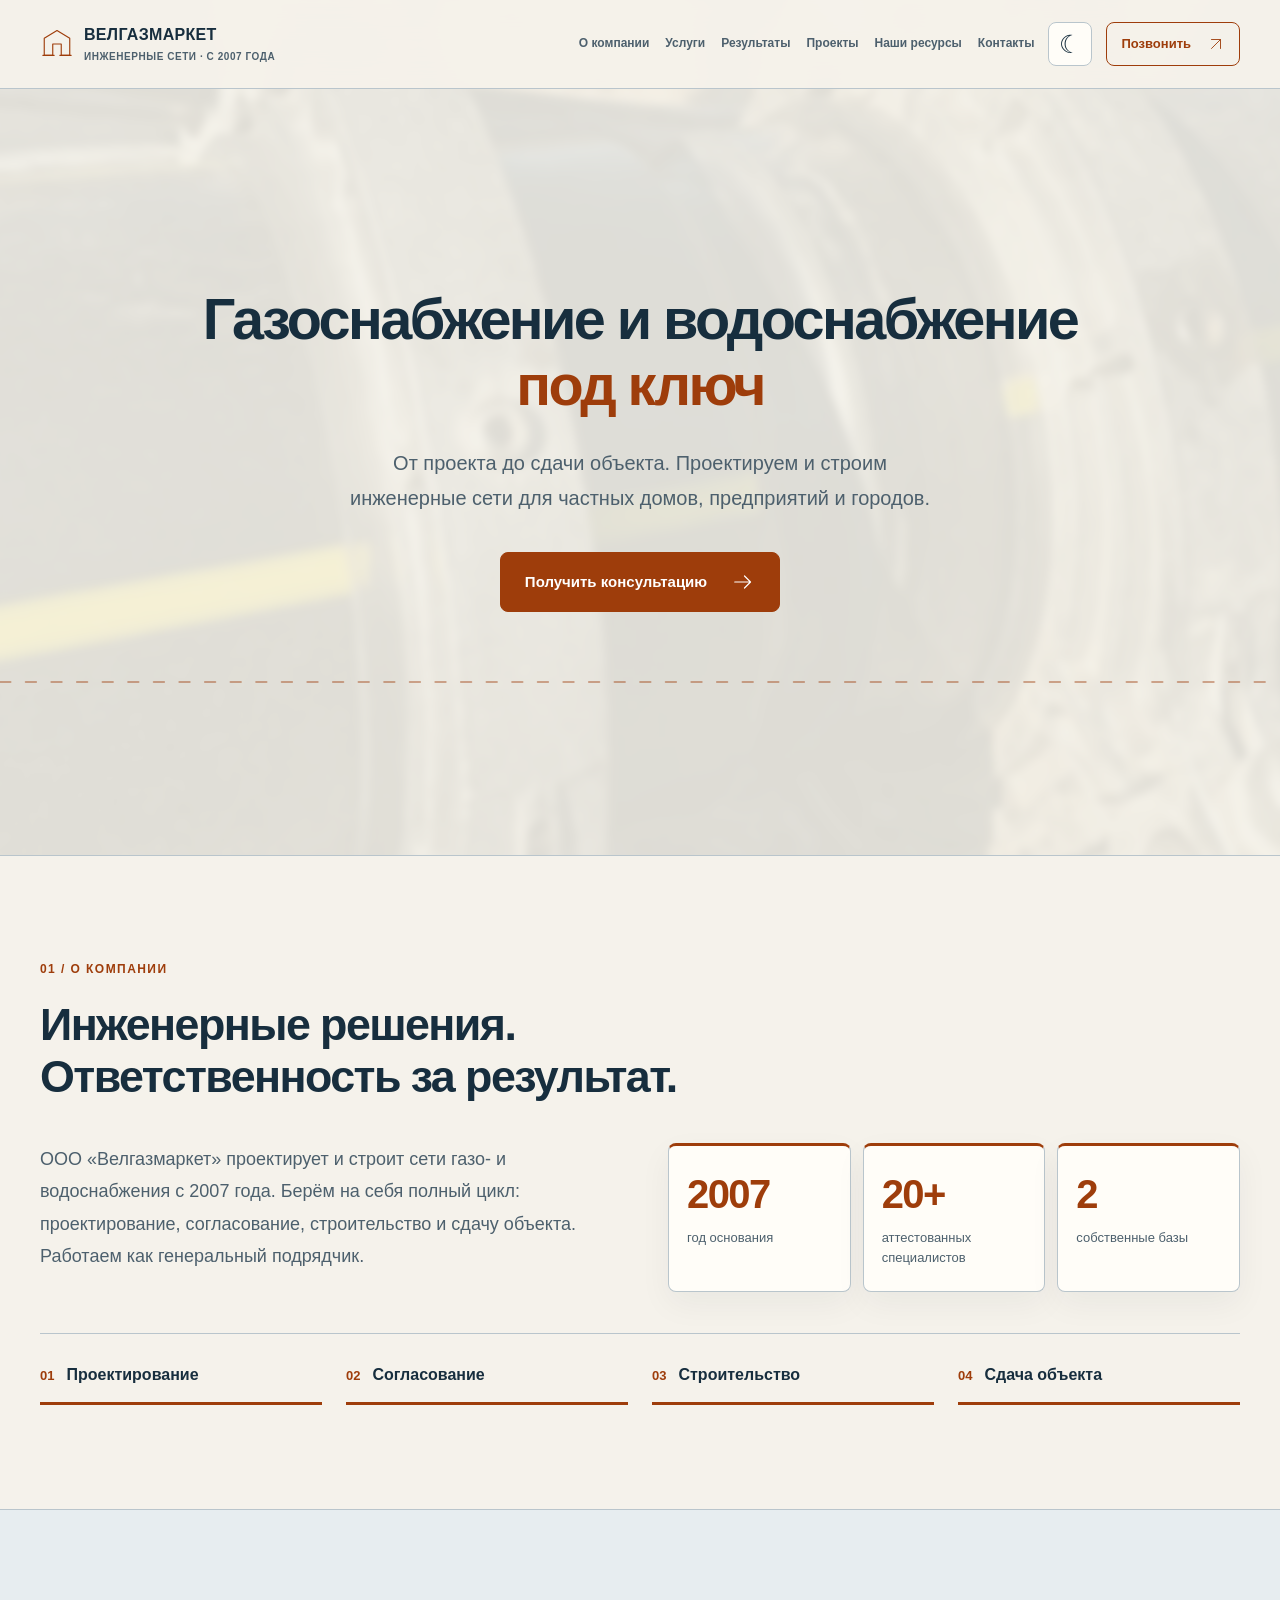
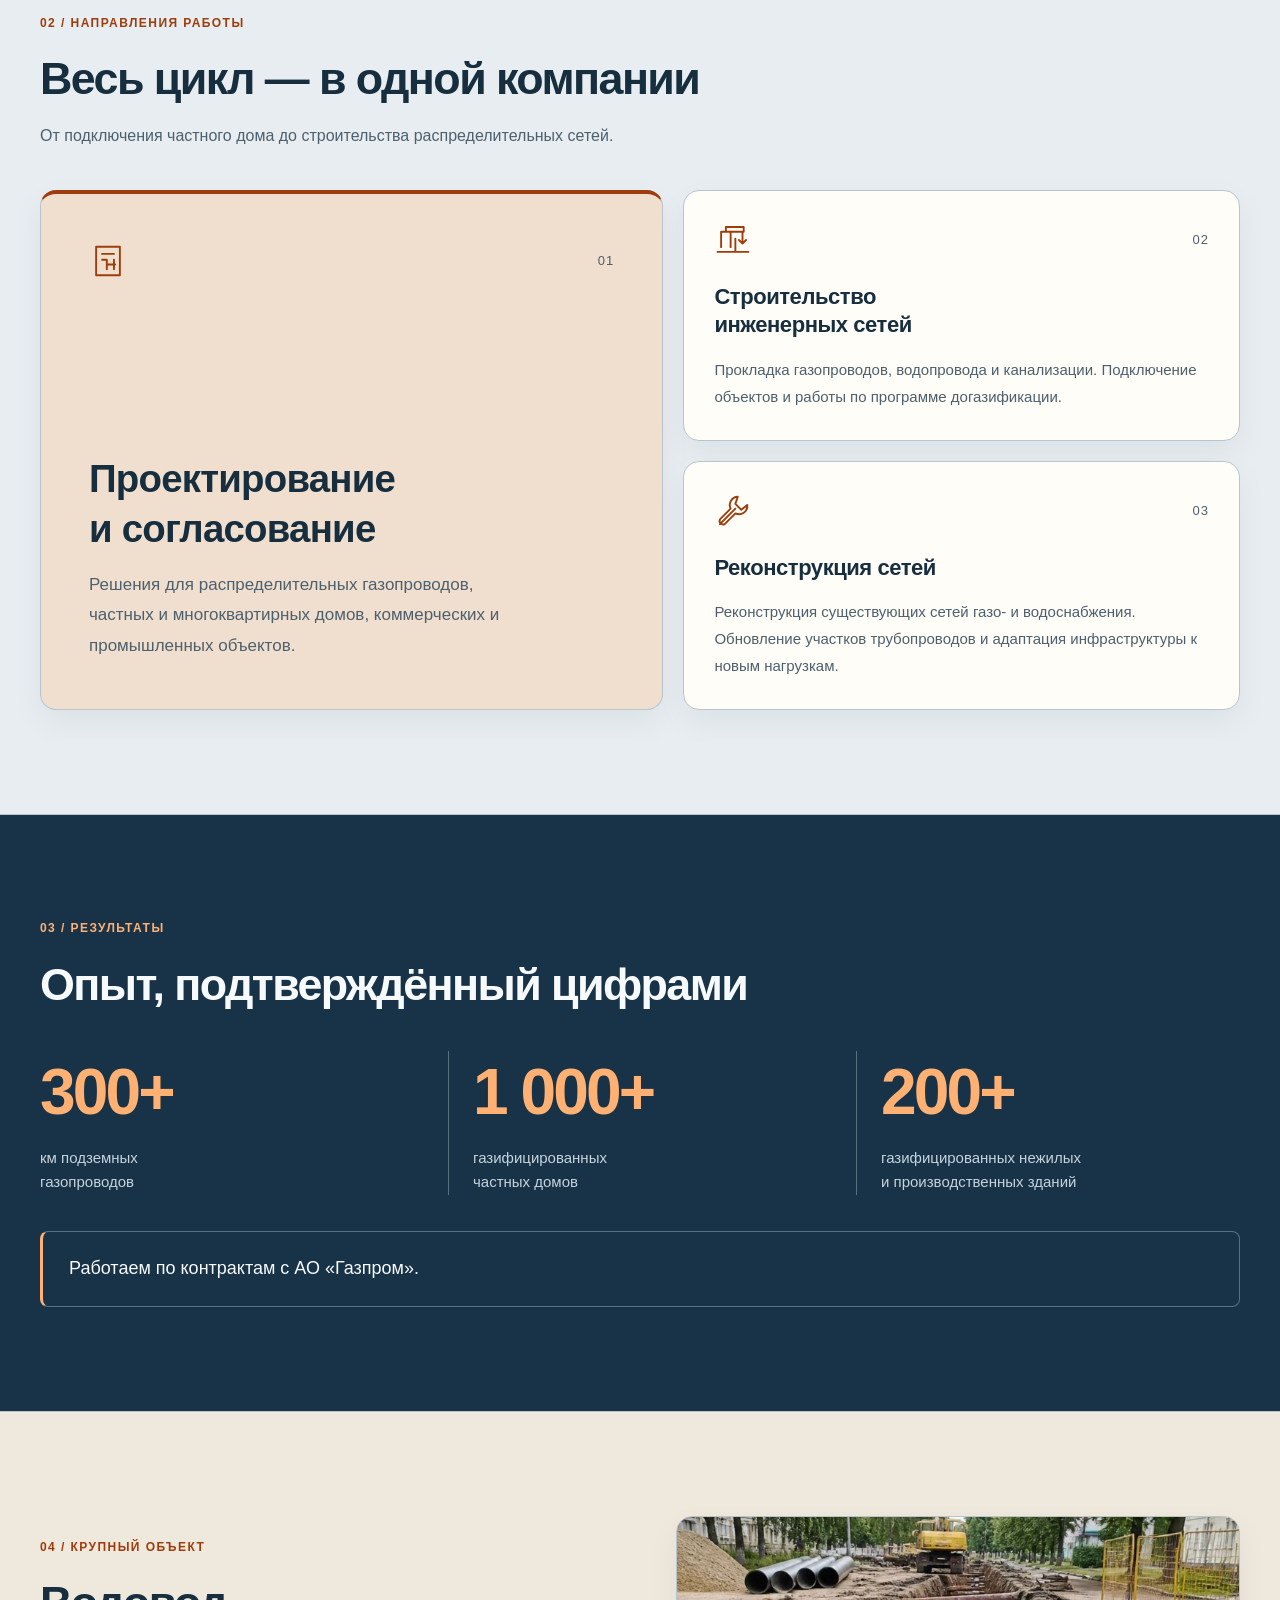
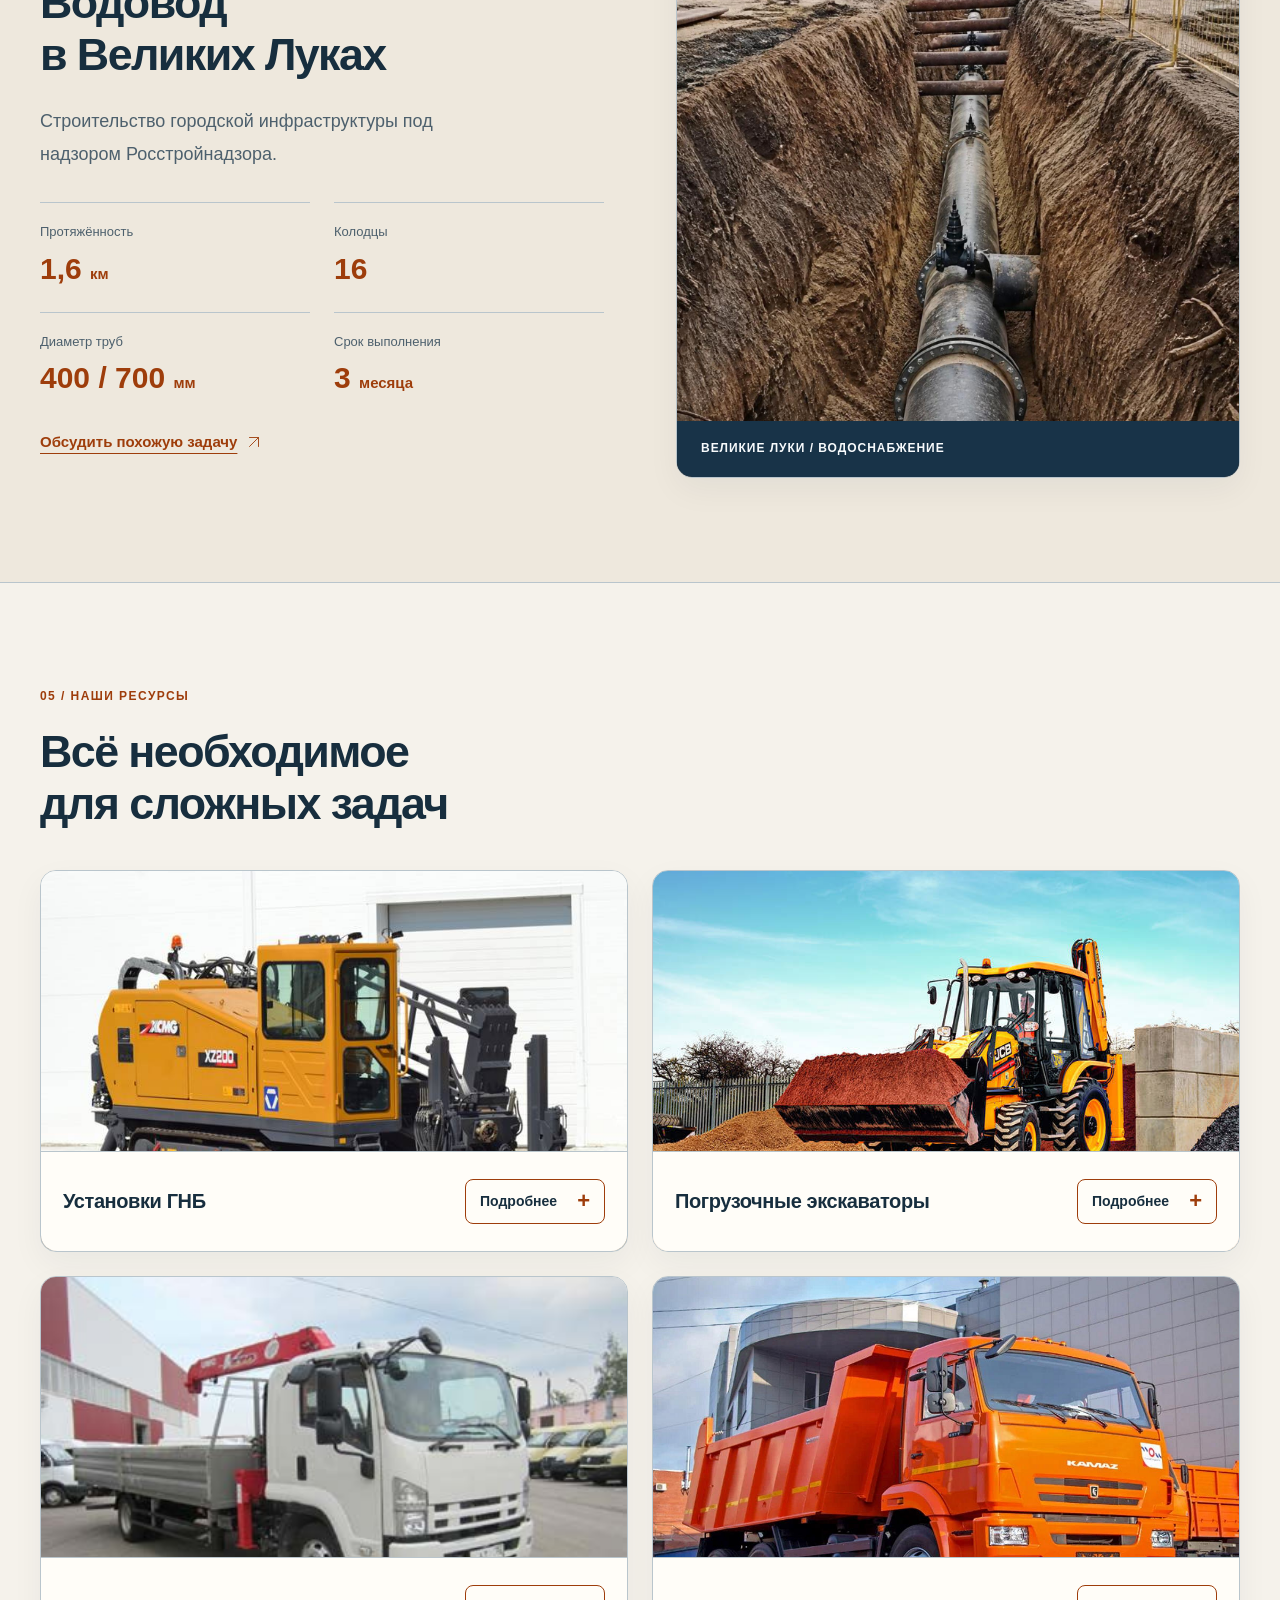
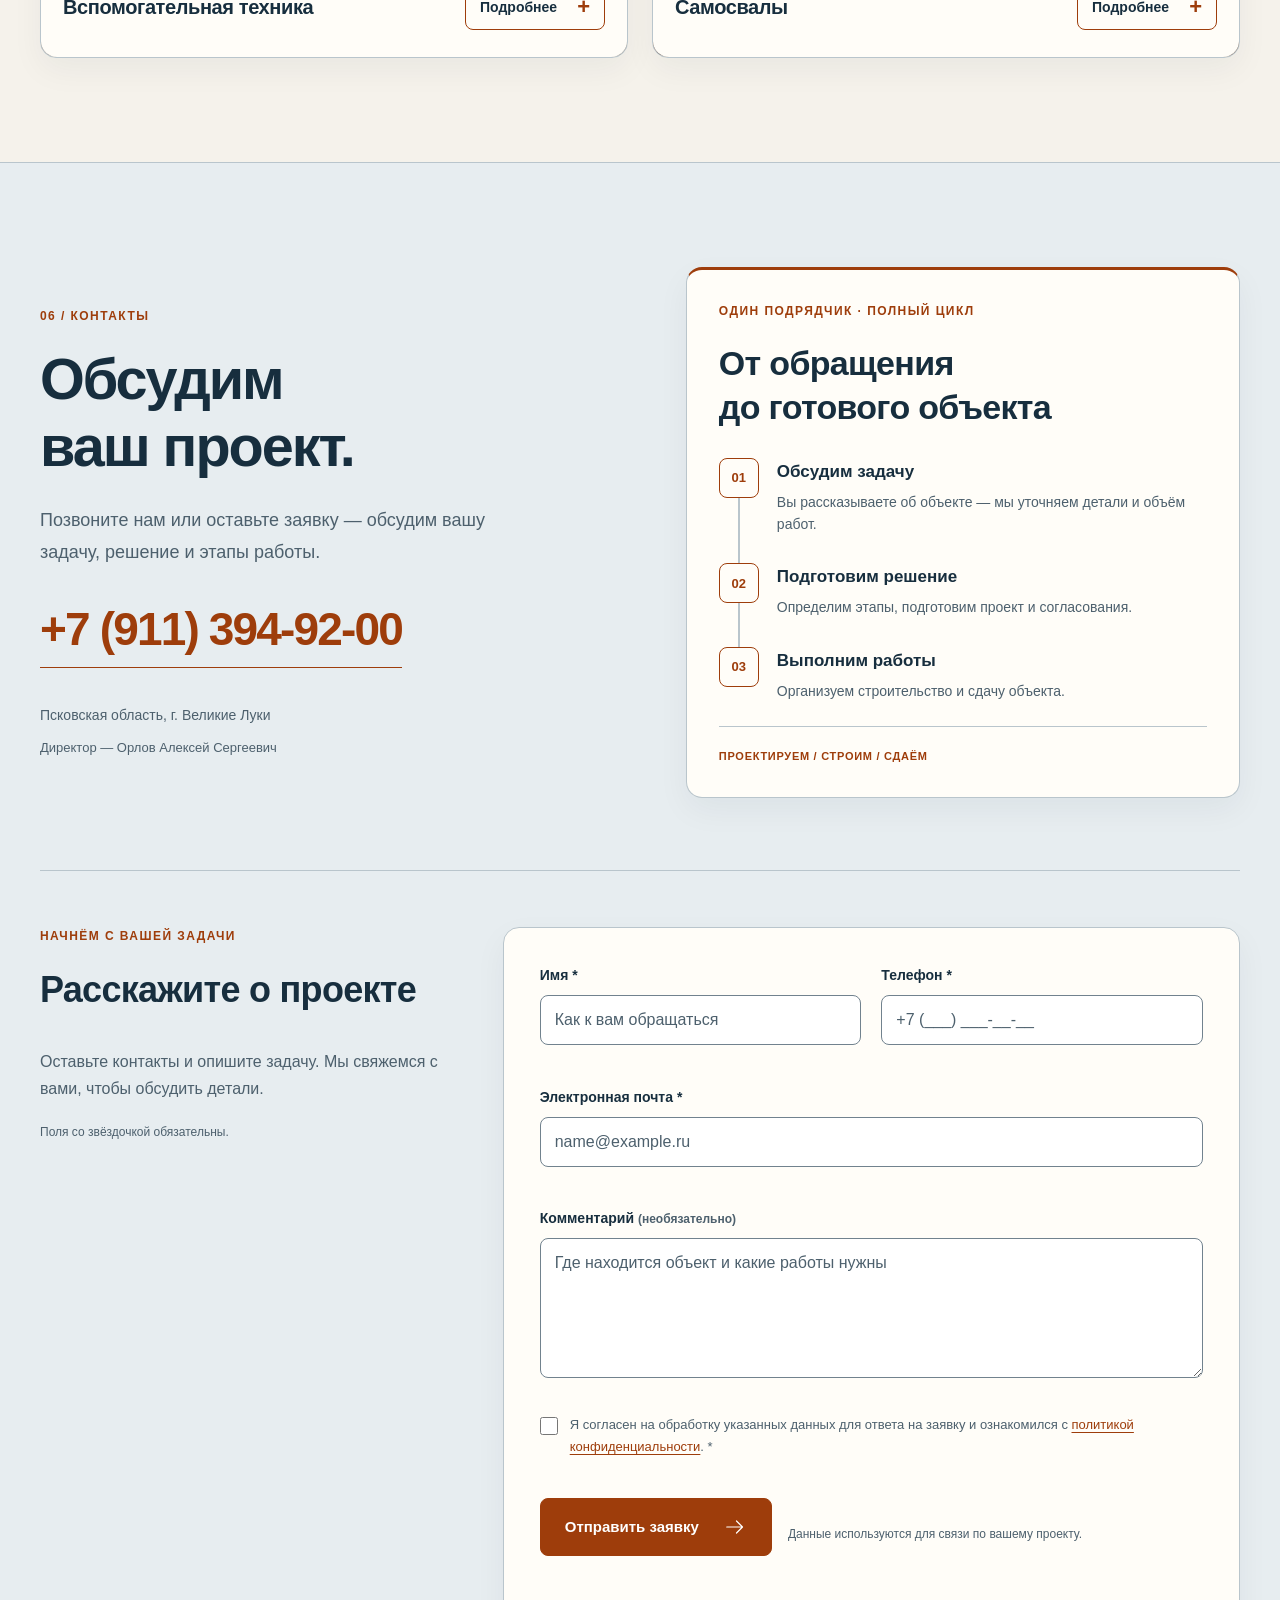
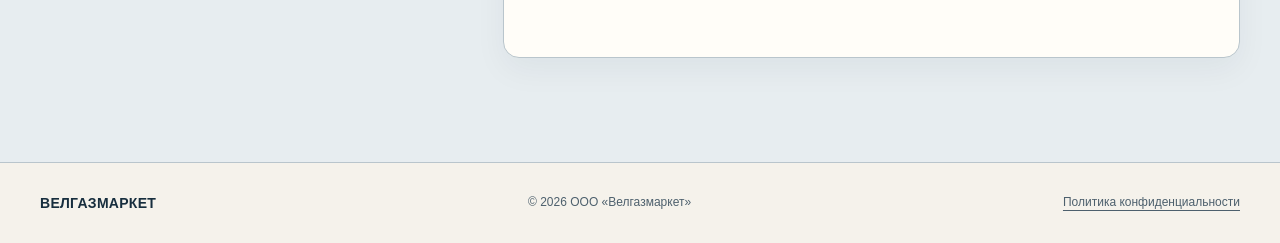
==== index.html @ ab724a36 "Add updated Velgazmarket static site" ====
<!doctype html>
<html lang="ru">
<head><meta charset="UTF-8"><meta name="viewport" content="width=device-width,initial-scale=1"><meta name="theme-color" content="#f5f2eb"><meta name="description" content="ООО «Велгазмаркет»: проектирование и строительство сетей газо- и водоснабжения в Великих Луках. Работаем с 2007 года."><title>Велгазмаркет — газоснабжение и водоснабжение под ключ</title><link rel="icon" href="assets/favicon.svg" type="image/svg+xml"><script src="theme.js"></script><link rel="stylesheet" href="style.css"><script src="script.js" defer></script></head>
<body>
<div class="scroll-progress" aria-hidden="true"></div>
<a class="skip" href="#main">Перейти к содержанию</a>
<svg class="svg-library" xmlns="http://www.w3.org/2000/svg" aria-hidden="true"><defs>
<symbol id="pipe" viewBox="0 0 48 48"><path d="M6 40V16L24 5l18 11v24H30V24H18v16z"/><path d="M4 40h16m8 0h16"/></symbol>
<symbol id="plan" viewBox="0 0 32 32"><path d="M6 4h20v24H6zM11 10h10M11 15h4v8m0-4h7M21 15v8"/></symbol>
<symbol id="build" viewBox="0 0 32 32"><path d="M3 26h26M6 22V9h8v13M10 9V5h15v4H10m14 0v10m-3-3 3 3 3-3M18 26V15"/></symbol>
<symbol id="repair" viewBox="0 0 32 32"><path d="m5 27 13-13M20 4a7 7 0 0 0-6 10l-9 9a3 3 0 0 0 4 4l9-9a7 7 0 0 0 10-7l-5 4-5-5z"/></symbol>
<symbol id="base" viewBox="0 0 32 32"><path d="M3 27V12L16 4l13 8v15zM11 27V16h10v11M3 12h26"/></symbol>
<symbol id="arrow" viewBox="0 0 32 32"><path d="M5 16h21M18 8l8 8-8 8"/></symbol>
</defs></svg>
<header class="header" id="header"><div class="container header-inner"><a class="brand" href="#home" aria-label="Велгазмаркет — на главную"><svg aria-hidden="true"><use href="#pipe"/></svg><span>ВЕЛГАЗМАРКЕТ<small>ИНЖЕНЕРНЫЕ СЕТИ · С 2007 ГОДА</small></span></a><button class="theme-toggle" type="button" aria-label="Включить светлую тему" title="Включить светлую тему"><span aria-hidden="true">☀</span></button><button class="menu-toggle" type="button" aria-expanded="false" aria-controls="navigation" aria-label="Открыть меню"><span></span><span></span></button><nav id="navigation" aria-label="Главная навигация"><a href="#about">О компании</a><a href="#services">Услуги</a><a href="#results">Результаты</a><a href="#project">Проекты</a><a href="#advantages">Наши ресурсы</a><a href="#contacts">Контакты</a><a class="nav-phone" href="tel:+79113949200">Позвонить: +7 (911) 394-92-00</a></nav><a class="header-call" href="tel:+79113949200">Позвонить <svg class="link-arrow" viewBox="0 0 32 32" aria-hidden="true"><path d="M8 24 24 8M8 8h16v16"/></svg></a></div></header>
<main id="main">
<section class="hero" id="home"><img class="hero-image" src="assets/hero.jpg" alt="Монтаж трубопровода при строительстве газопровода" fetchpriority="high"><div class="container hero-content"><h1>Газоснабжение и водоснабжение<br><em>под ключ</em></h1><p class="hero-description">От проекта до сдачи объекта. Проектируем и строим <br class="hero-description-break">инженерные сети для частных домов, предприятий и городов.</p><a class="button hero-consult" href="#contacts">Получить консультацию <svg aria-hidden="true"><use href="#arrow"/></svg></a></div><svg class="hero-flow" viewBox="0 0 1200 12" preserveAspectRatio="none" aria-hidden="true"><path d="M0 6H1200"/></svg></section>
<section class="section" id="about"><div class="container"><div class="section-heading reveal"><p class="eyebrow">01 / О КОМПАНИИ</p><h2>Инженерные решения.<br>Ответственность за результат.</h2></div><div class="about-grid"><p class="lead reveal">ООО «Велгазмаркет» проектирует и строит сети газо- и водоснабжения с 2007 года. Берём на себя полный цикл: проектирование, согласование, строительство и сдачу объекта. Работаем как генеральный подрядчик.</p><div class="about-stats reveal"><div><strong>2007</strong><span>год основания</span></div><div><strong>20+</strong><span>аттестованных специалистов</span></div><div><strong>2</strong><span>собственные базы</span></div></div></div><ol class="steps reveal"><li><span>01</span>Проектирование<span class="step-bar" aria-hidden="true"><i></i></span></li><li><span>02</span>Согласование<span class="step-bar" aria-hidden="true"><i></i></span></li><li><span>03</span>Строительство<span class="step-bar" aria-hidden="true"><i></i></span></li><li><span>04</span>Сдача объекта<span class="step-bar" aria-hidden="true"><i></i></span></li></ol></div></section>
<section class="section services" id="services"><div class="container"><div class="section-heading reveal"><p class="eyebrow">02 / НАПРАВЛЕНИЯ РАБОТЫ</p><h2>Весь цикл — в одной компании</h2><p>От подключения частного дома до строительства распределительных сетей.</p></div><div class="service-grid">
<article class="service-card reveal"><div class="card-top"><svg aria-hidden="true"><use href="#plan"/></svg><span>01</span></div><h3>Проектирование<br>и согласование</h3><p>Решения для распределительных газопроводов, частных и многоквартирных домов, коммерческих и промышленных объектов.</p></article>
<article class="service-card reveal"><div class="card-top"><svg aria-hidden="true"><use href="#build"/></svg><span>02</span></div><h3>Строительство<br>инженерных сетей</h3><p>Прокладка газопроводов, водопровода и канализации. Подключение объектов и работы по программе догазификации.</p></article>
<article class="service-card reveal"><div class="card-top"><svg aria-hidden="true"><use href="#repair"/></svg><span>03</span></div><h3>Реконструкция сетей</h3><p>Реконструкция существующих сетей газо- и водоснабжения. Обновление участков трубопроводов и адаптация инфраструктуры к новым нагрузкам.</p></article>
</div></div></section>
<section class="section results" id="results"><div class="container"><div class="section-heading reveal"><p class="eyebrow">03 / РЕЗУЛЬТАТЫ</p><h2>Опыт, подтверждённый цифрами</h2></div><div class="results-grid"><div><strong><span data-count="300">300</span>+</strong><p>км подземных<br>газопроводов</p></div><div><strong><span data-count="1000">1 000</span>+</strong><p>газифицированных<br>частных домов</p></div><div><strong><span data-count="200">200</span>+</strong><p>газифицированных нежилых<br>и производственных зданий</p></div></div><p class="contract reveal">Работаем по контрактам с АО «Газпром».</p></div></section>
<section class="section project" id="project"><div class="container project-grid"><div class="project-copy reveal"><p class="eyebrow">04 / КРУПНЫЙ ОБЪЕКТ</p><h2>Водовод<br>в Великих Луках</h2><p class="lead">Строительство городской инфраструктуры под надзором Росстройнадзора.</p><dl class="project-specs"><div><dt>Протяжённость</dt><dd>1,6 <small>км</small></dd></div><div><dt>Колодцы</dt><dd>16</dd></div><div><dt>Диаметр труб</dt><dd>400 / 700 <small>мм</small></dd></div><div><dt>Срок выполнения</dt><dd>3 <small>месяца</small></dd></div></dl><a class="text-link" href="tel:+79113949200">Обсудить похожую задачу <svg class="link-arrow" viewBox="0 0 32 32" aria-hidden="true"><path d="M8 24 24 8M8 8h16v16"/></svg></a></div><figure class="project-photo reveal"><img src="assets/project.jpg" alt="Монтаж трубопровода городского водовода" loading="lazy" width="900" height="1200"><figcaption>ВЕЛИКИЕ ЛУКИ / ВОДОСНАБЖЕНИЕ</figcaption></figure></div></section>
<section class="section" id="advantages"><div class="container"><div class="section-heading reveal"><p class="eyebrow">05 / НАШИ РЕСУРСЫ</p><h2>Всё необходимое<br>для сложных задач</h2></div><div class="advantages-grid"><div class="equipment-catalog">
<article class="machine-card reveal"><img src="assets/drilling.jpg" alt="Установка горизонтально-направленного бурения (ГНБ)" loading="lazy" width="900" height="650"><div class="machine-heading"><h3>Установки ГНБ</h3><button class="machine-toggle" type="button" aria-expanded="false" aria-controls="drilling-details">Подробнее <span aria-hidden="true">+</span></button></div><div class="machine-details" id="drilling-details" inert><div class="machine-overflow"><div class="machine-copy"><p class="eyebrow">ТЕХНИКА В ПАРКЕ КОМПАНИИ</p><ul><li>Установка горизонтально-направленного бурения (ГНБ) — 3 ед.</li></ul><p>Установки горизонтально-направленного бурения для прокладки инженерных сетей.</p></div></div></div></article>
<article class="machine-card reveal"><img src="assets/equipment.jpg" alt="Погрузочные экскаваторы: экскаватор-погрузчик" loading="lazy" width="900" height="650"><div class="machine-heading"><h3>Погрузочные экскаваторы</h3><button class="machine-toggle" type="button" aria-expanded="false" aria-controls="excavator-details">Подробнее <span aria-hidden="true">+</span></button></div><div class="machine-details" id="excavator-details" inert><div class="machine-overflow"><div class="machine-copy"><p class="eyebrow">ТЕХНИКА В ПАРКЕ КОМПАНИИ</p><ul><li>Экскаватор-погрузчик — 4 ед.</li><li>Мини-экскаватор — 1 ед.</li></ul><p>Погрузочные экскаваторы для земляных и погрузочных работ при строительстве и реконструкции сетей.</p></div></div></div></article>
<article class="machine-card reveal"><img src="assets/isuzu.jpg" alt="Кран-манипулятор на шасси" loading="lazy" width="900" height="650"><div class="machine-heading"><h3>Вспомогательная техника</h3><button class="machine-toggle" type="button" aria-expanded="false" aria-controls="transport-details">Подробнее <span aria-hidden="true">+</span></button></div><div class="machine-details" id="transport-details" inert><div class="machine-overflow"><div class="machine-copy"><p class="eyebrow">ТЕХНИКА В ПАРКЕ КОМПАНИИ</p><ul><li>Кран-манипулятор на шасси</li><li>Илосос</li><li>Фургон</li><li>Трал</li></ul><p>Транспорт и спецтехника для доставки оборудования и обеспечения строительных работ.</p></div></div></div></article><article class="machine-card reveal"><img src="assets/kamaz.jpg" alt="Самосвал для перевозки строительных материалов" loading="lazy" width="900" height="650"><div class="machine-heading"><h3>Самосвалы</h3><button class="machine-toggle" type="button" aria-expanded="false" aria-controls="truck-details">Подробнее <span aria-hidden="true">+</span></button></div><div class="machine-details" id="truck-details" inert><div class="machine-overflow"><div class="machine-copy"><p class="eyebrow">ТЕХНИКА В ПАРКЕ КОМПАНИИ</p><ul><li>Самосвал</li></ul><p>Грузовая техника для перевозки материалов и обеспечения строительных работ.</p></div></div></div></article></div></div></div></section>
<section class="section contacts" id="contacts"><div class="container contact-phone-only"><div class="reveal"><p class="eyebrow">06 / КОНТАКТЫ</p><h2>Обсудим<br>ваш проект.</h2><p class="lead">Позвоните нам или оставьте заявку — обсудим вашу задачу, решение и этапы работы.</p><a class="contact-phone" href="tel:+79113949200">+7 (911) 394-92-00</a><address>Псковская область, г. Великие Луки<br><span>Директор — Орлов Алексей Сергеевич</span></address></div><aside class="contact-route reveal" aria-labelledby="route-title"><p class="eyebrow">ОДИН ПОДРЯДЧИК · ПОЛНЫЙ ЦИКЛ</p><h3 id="route-title">От обращения<br>до готового объекта</h3><ol><li><span class="route-number" aria-hidden="true">01</span><div><strong>Обсудим задачу</strong><p>Вы рассказываете об объекте — мы уточняем детали и объём работ.</p></div></li><li><span class="route-number" aria-hidden="true">02</span><div><strong>Подготовим решение</strong><p>Определим этапы, подготовим проект и согласования.</p></div></li><li><span class="route-number" aria-hidden="true">03</span><div><strong>Выполним работы</strong><p>Организуем строительство и сдачу объекта.</p></div></li></ol><p class="route-footer">ПРОЕКТИРУЕМ / СТРОИМ / СДАЁМ</p></aside></div>
<div class="container contact-form-layout">
  <div class="contact-form-intro reveal">
    <p class="eyebrow">НАЧНЁМ С ВАШЕЙ ЗАДАЧИ</p>
    <h3 id="contact-form-title">Расскажите о проекте</h3>
    <p id="contact-form-description">Оставьте контакты и опишите задачу. Мы свяжемся с вами, чтобы обсудить детали.</p>
    <p class="form-note">Поля со звёздочкой обязательны.</p>
  </div>
  <form id="contact-form" class="contact-form reveal" method="post" data-state="idle" aria-labelledby="contact-form-title" aria-describedby="contact-form-description">
    <div class="form-grid">
      <div class="form-field">
        <label for="contact-name">Имя <span aria-hidden="true">*</span></label>
        <input id="contact-name" name="name" type="text" autocomplete="name" maxlength="100" required aria-describedby="name-error" placeholder="Как к вам обращаться">
        <small id="name-error" class="field-error"></small>
      </div>
      <div class="form-field">
        <label for="contact-phone">Телефон <span aria-hidden="true">*</span></label>
        <input id="contact-phone" name="phone" type="tel" autocomplete="tel" inputmode="tel" maxlength="40" required aria-describedby="phone-error" placeholder="+7 (___) ___-__-__">
        <small id="phone-error" class="field-error"></small>
      </div>
      <div class="form-field form-field--full">
        <label for="contact-email">Электронная почта <span aria-hidden="true">*</span></label>
        <input id="contact-email" name="email" type="email" autocomplete="email" maxlength="254" required aria-describedby="email-error" placeholder="name@example.ru">
        <small id="email-error" class="field-error"></small>
      </div>
      <div class="form-field form-field--full">
        <label for="contact-comment">Комментарий <span class="form-note">(необязательно)</span></label>
        <textarea id="contact-comment" name="message" rows="4" maxlength="3000" aria-describedby="comment-error" placeholder="Где находится объект и какие работы нужны"></textarea>
        <small id="comment-error" class="field-error"></small>
      </div>
    </div>
    <div class="form-honeypot" aria-hidden="true">
      <label for="contact-website">Оставьте это поле пустым</label>
      <input id="contact-website" name="_gotcha" type="text" autocomplete="off" tabindex="-1">
    </div>
    <div class="form-consent">
      <input id="contact-consent" name="consent" type="checkbox" required aria-describedby="consent-error">
      <label for="contact-consent">Я согласен на обработку указанных данных для ответа на заявку и ознакомился с <a href="privacy.html">политикой конфиденциальности</a>. <span aria-hidden="true">*</span></label>
    </div>
    <small id="consent-error" class="field-error"></small>
    <div class="form-actions">
      <button class="button form-submit" type="submit" disabled><span class="submit-label">Отправить заявку</span><svg aria-hidden="true"><use href="#arrow"/></svg></button>
      <p class="form-note">Данные используются для связи по вашему проекту.</p>
    </div>
    <p id="form-status" class="form-status" role="status" aria-live="polite" aria-atomic="true"></p>
    <noscript><p>Для отправки формы включите JavaScript или позвоните: <a href="tel:+79113949200">+7 (911) 394-92-00</a>.</p></noscript>
  </form>
</div>
</section>
</main><footer><div class="container footer-inner"><a class="brand" href="#home">ВЕЛГАЗМАРКЕТ</a><span>© <span id="year">2026</span> ООО «Велгазмаркет»</span><a href="privacy.html">Политика конфиденциальности</a></div></footer><button class="back-top" type="button" aria-label="Наверх" hidden>↑</button>
</body></html>
---- style.css ----
/* Shared design tokens. Light is the fallback before theme.js selects a preference. */
:root {
  color-scheme: light;
  --bg: #f5f2eb;
  --card: #fffdf8;
  --surface: #e7edf0;
  --surface-soft: #eee8dd;
  --feature: #f0dfcf;
  --text: #172e3e;
  --muted: #4d606d;
  --accent: #9e3d0b;
  --accent-hover: #7e2f07;
  --button-text: #ffffff;
  --line: #b9c5cc;
  --field-line: #71828e;
  --input-bg: #ffffff;
  --header-bg: #f5f2ebf5;
  --hero-overlay: #f5f2ebe8;
  --strong-bg: #183348;
  --strong-text: #f7fafc;
  --strong-muted: #c5d3dd;
  --strong-accent: #ffb174;
  --strong-line: #577082;
  --error: #ac2424;
  --success: #17633c;
  --shadow: 0 12px 32px #172e3e0d;
  --shadow-raised: 0 18px 42px #172e3e1f;
  --radius: 16px;
  --radius-small: 8px;
  --max: 1200px;
  --ease: cubic-bezier(.22, .61, .36, 1);
}
[data-theme="dark"] {
  color-scheme: dark;
  --bg: #101c2b;
  --card: #1c2c3e;
  --surface: #152437;
  --surface-soft: #192b3e;
  --feature: #2b3543;
  --text: #f4f7fa;
  --muted: #bac8d4;
  --accent: #ffb174;
  --accent-hover: #ffc998;
  --button-text: #142536;
  --line: #465b6e;
  --field-line: #8396a7;
  --input-bg: #142336;
  --header-bg: #101c2bf5;
  --hero-overlay: #101c2be8;
  --strong-bg: #142b40;
  --strong-text: #f7fafc;
  --strong-muted: #c5d3dd;
  --strong-accent: #ffb174;
  --strong-line: #577082;
  --error: #ffabab;
  --success: #8ed9ab;
  --shadow: 0 12px 32px #0000001f;
  --shadow-raised: 0 18px 42px #00000040;
}
* { box-sizing: border-box; }
html { scroll-behavior: smooth; scroll-padding-top: 110px; }
body { margin: 0; background: var(--bg); color: var(--text); font-family: Inter, Arial, Helvetica, sans-serif; line-height: 1.65; }
a { color: inherit; text-decoration: none; }
button, input, textarea { font: inherit; }
button { cursor: pointer; }
button, a, input, textarea { -webkit-tap-highlight-color: transparent; }
:where(a, button, input, textarea):focus-visible { outline: 3px solid var(--accent); outline-offset: 4px; }
:where(button, input, textarea):disabled { cursor: not-allowed; }
button:disabled { opacity: .65; }
[hidden] { display: none !important; }
img { display: block; width: auto; max-width: 100%; object-fit: cover; }
svg { width: 32px; height: 32px; fill: none; stroke: currentColor; stroke-width: 1.6; stroke-linecap: round; stroke-linejoin: round; flex-shrink: 0; }
.svg-library { position: absolute; width: 0; height: 0; overflow: hidden; }
.container { width: min(var(--max), calc(100% - 48px)); margin-inline: auto; }
h1, h2, h3, p { margin-top: 0; }
h1, h2, h3 { text-wrap: balance; }
h1 { font-size: clamp(32px, 4.5vw, 64px); font-weight: 750; line-height: 1.13; letter-spacing: -.045em; }
h2 { margin-bottom: 24px; font-size: clamp(29px, 3.5vw, 46px); line-height: 1.16; letter-spacing: -.035em; }
h3 { font-size: 22px; line-height: 1.3; letter-spacing: -.02em; }
p { margin-bottom: 20px; }
.section { padding: 88px 0; border-top: 1px solid var(--line); }
section[id] { scroll-margin-top: 16px; }
.section-heading { max-width: 840px; margin-bottom: 40px; }
.section-heading h2 { margin-bottom: 18px; }
.section-heading > p:last-child:not(.eyebrow), .lead { color: var(--muted); }
.lead { font-size: 18px; line-height: 1.8; }
.eyebrow { margin: 0 0 20px; color: var(--accent); font-size: 12px; font-weight: 800; line-height: 1.6; letter-spacing: .12em; }
.skip { position: fixed; top: 12px; left: 16px; z-index: 100; transform: translateY(-180%); background: var(--accent); color: var(--button-text); padding: 12px 18px; border-radius: var(--radius-small); }
.skip:focus { transform: none; }
.scroll-progress { position: fixed; inset: 0 0 auto; z-index: 50; height: 3px; background: var(--accent); transform: scaleX(0); transform-origin: left; pointer-events: none; }

/* Navigation and shared controls. */
.header { position: fixed; inset: 0 0 auto; z-index: 30; background: var(--header-bg); border-bottom: 1px solid var(--line); backdrop-filter: blur(16px); transition: box-shadow .25s; }
.header.scrolled { box-shadow: var(--shadow); }
.header-inner { display: flex; align-items: center; gap: 16px; min-height: 84px; }
.brand { display: flex; align-items: center; gap: 10px; font-size: 16px; font-weight: 800; line-height: 1.3; letter-spacing: .02em; }
.brand svg { width: 34px; height: 42px; color: var(--accent); }
.brand small { display: block; margin-top: 4px; color: var(--muted); font-size: 10px; letter-spacing: .055em; white-space: nowrap; }
.header nav { display: none; }
.header nav.open { display: flex; position: absolute; top: 100%; left: 0; right: 0; flex-direction: column; max-height: calc(100svh - 84px); overflow-y: auto; padding: 20px 28px; background: var(--card); border-bottom: 1px solid var(--line); box-shadow: var(--shadow-raised); }
nav a { position: relative; padding: 10px 0; color: var(--muted); font-size: 14px; font-weight: 600; transition: color .2s; }
#navigation a::after { content: ""; position: absolute; inset: auto 0 3px; height: 2px; background: var(--accent); transform: scaleX(0); transform-origin: left; transition: transform .25s; }
#navigation a.active { color: var(--accent); }
#navigation a.active::after, #navigation a:focus-visible::after { transform: scaleX(1); }
.nav-phone { margin-top: 10px; border-top: 1px solid var(--line); color: var(--accent); }
.theme-toggle, .menu-toggle { display: grid; place-content: center; flex: 0 0 44px; width: 44px; height: 44px; padding: 0; border: 1px solid var(--line); border-radius: var(--radius-small); background: var(--card); color: var(--text); transition: background .2s, border-color .2s, transform .2s; }
.theme-toggle { margin-left: auto; font-size: 25px; }
.theme-toggle span { display: block; line-height: 1; transition: transform .3s var(--ease); }
.menu-toggle { gap: 6px; border-color: transparent; background: transparent; }
.menu-toggle span { display: block; width: 22px; height: 2px; background: currentColor; transition: transform .2s; }
.menu-toggle[aria-expanded="true"] span:first-child { transform: translateY(4px) rotate(45deg); }
.menu-toggle[aria-expanded="true"] span:last-child { transform: translateY(-4px) rotate(-45deg); }
.header-call { display: inline-flex; align-items: center; gap: 16px; min-height: 44px; padding: 9px 16px; border: 1px solid var(--accent); border-radius: var(--radius-small); color: var(--accent); font-size: 13px; font-weight: 700; white-space: nowrap; transition: color .2s, background .2s; }
.button { display: inline-flex; align-items: center; justify-content: center; gap: 24px; min-height: 56px; padding: 16px 24px; border: 1px solid var(--accent); border-radius: var(--radius-small); background: var(--accent); color: var(--button-text); font-size: 15px; font-weight: 800; line-height: 1.4; transition: background .2s, border-color .2s, transform .25s var(--ease), box-shadow .25s; }
.link-arrow { width: 18px; height: 18px; }
.button svg { width: 24px; height: 24px; transition: transform .25s var(--ease); }
.button:active:not(:disabled), .theme-toggle:active, .menu-toggle:active { transform: scale(.98); }
.text-link { display: inline-flex; align-items: center; gap: 8px; color: var(--accent); font-size: 15px; font-weight: 700; text-decoration: underline; text-underline-offset: 6px; }

/* Quiet photo treatment keeps text contrast predictable in both themes. */
.hero { position: relative; display: flex; flex-direction: column; justify-content: center; min-height: min(860px, 95svh); padding: 160px 0 72px; overflow: hidden; isolation: isolate; }
.hero-image { position: absolute; inset: 0; z-index: -2; width: 100%; height: 100%; filter: blur(4px); transform: scale(1.04); object-position: center; }
.hero::after { content: ""; position: absolute; inset: 0; z-index: -1; background: var(--hero-overlay); }
.hero-content { padding: 32px 0; text-align: center; }
.hero h1 { margin-bottom: 28px; }
.hero h1 em { color: var(--accent); font-style: normal; }
.hero-description { max-width: 900px; margin: 0 auto 36px; color: var(--muted); font-size: clamp(16px, 1.6vw, 20px); line-height: 1.75; text-wrap: balance; }
.hero-consult { min-height: 60px; }
.hero-flow { width: 100%; height: 12px; margin-top: 32px; color: var(--accent); opacity: .55; }
.hero-flow path { stroke-dasharray: 10 14; }

.about-grid { display: grid; align-items: start; gap: 32px; }
.about-stats { display: grid; grid-template-columns: repeat(3, minmax(0, 1fr)); gap: 12px; }
.about-stats > div { min-width: 0; padding: 24px 18px; background: var(--card); border: 1px solid var(--line); border-top: 3px solid var(--accent); border-radius: var(--radius-small); box-shadow: var(--shadow); }
.about-stats strong { display: block; color: var(--accent); font-size: clamp(28px, 3.4vw, 40px); font-weight: 700; line-height: 1.2; letter-spacing: -.04em; }
.about-stats span { display: block; margin-top: 10px; color: var(--muted); font-size: 13px; line-height: 1.5; }
.steps { display: grid; grid-template-columns: repeat(2, minmax(0, 1fr)); gap: 24px; margin: 40px 0 0; padding: 28px 0 0; border-top: 1px solid var(--line); list-style: none; }
.steps li { display: flex; flex-wrap: wrap; align-items: baseline; gap: 8px 12px; font-size: 16px; font-weight: 600; }
.steps li > span { color: var(--accent); font-size: 13px; font-weight: 800; }
.steps .step-bar { display: block; flex-basis: 100%; height: 3px; margin-top: 6px; background: var(--line); overflow: hidden; }
.step-bar i { display: block; width: 100%; height: 100%; background: var(--accent); transform-origin: left; }
.js-motion .step-bar i { transform: scaleX(0); transition: transform 1s var(--ease) var(--stage-delay, 0ms); }
.js-motion .stage-visible .step-bar i { transform: scaleX(1); }

/* One primary offer and two compact supporting offers. */
.services { background: var(--surface); }
.service-grid { display: grid; grid-template-columns: minmax(0, 1fr); gap: 20px; }
.service-card { position: relative; display: flex; flex-direction: column; min-width: 0; padding: 30px; overflow: hidden; background: var(--card); border: 1px solid var(--line); border-radius: var(--radius); box-shadow: var(--shadow); transition: transform .3s var(--ease), border-color .3s, box-shadow .3s; }
.service-card:first-child { padding: clamp(28px, 4vw, 48px); background: var(--feature); border-top: 4px solid var(--accent); }
.service-card:first-child h3 { font-size: clamp(28px, 3vw, 40px); }
.service-card::after { content: ""; position: absolute; inset: auto 0 0; height: 3px; background: var(--accent); transform: scaleX(0); transform-origin: left; transition: transform .3s var(--ease); }
.card-top { display: flex; align-items: center; justify-content: space-between; margin-bottom: 24px; color: var(--accent); }
.card-top svg { width: 38px; height: 38px; transition: transform .3s var(--ease); }
.card-top span { color: var(--muted); font-size: 13px; letter-spacing: .08em; }
.service-card h3 { margin-bottom: 16px; }
.service-card p { margin-bottom: 0; color: var(--muted); font-size: 15px; line-height: 1.8; }
.service-card:first-child p { max-width: 420px; font-size: 17px; }

.results { background: var(--strong-bg); color: var(--strong-text); }
.results .eyebrow, .results-grid strong { color: var(--strong-accent); }
.results-grid { display: grid; grid-template-columns: minmax(0, 1fr); gap: 28px; }
.results-grid > div { min-width: 0; padding-bottom: 26px; border-bottom: 1px solid var(--strong-line); }
.results-grid strong { display: block; min-height: 1.3em; font-size: clamp(44px, 5vw, 66px); font-weight: 650; letter-spacing: -.045em; line-height: 1.3; font-variant-numeric: tabular-nums; }
.results-grid p { margin: 12px 0 0; color: var(--strong-muted); font-size: 15px; }
.contract { margin: 36px 0 0; padding: 22px 26px; color: var(--strong-text); border: 1px solid var(--strong-line); border-left: 3px solid var(--strong-accent); border-radius: var(--radius-small); font-size: 18px; }

.project { background: var(--surface-soft); }
.project-grid { display: grid; gap: 40px; align-items: center; }
.project-copy .lead { max-width: 430px; }
.project-specs { display: grid; grid-template-columns: repeat(2, minmax(0, 1fr)); gap: 24px; margin: 32px 0; }
.project-specs div { padding-top: 18px; border-top: 1px solid var(--line); }
.project-specs dt { color: var(--muted); font-size: 13px; }
.project-specs dd { margin: 6px 0 0; color: var(--accent); font-size: 30px; font-weight: 650; line-height: 1.3; }
.project-specs small { font-size: 15px; }
.project-photo { position: relative; margin: 0; overflow: hidden; border: 1px solid var(--line); border-radius: var(--radius); box-shadow: var(--shadow); }
.project-photo img { width: 100%; height: 500px; object-position: center; }
.project-photo figcaption { position: absolute; inset: auto 0 0; padding: 18px 24px; background: var(--strong-bg); color: var(--strong-text); font-size: 12px; font-weight: 700; letter-spacing: .08em; }

/* Details float over the following row; opening does not change grid geometry. */
.equipment-catalog { position: relative; display: grid; grid-template-columns: minmax(0, 1fr); gap: 24px; align-items: start; isolation: isolate; }
.machine-card { position: relative; z-index: 1; display: grid; grid-template-columns: minmax(0, 1fr); grid-template-rows: 1fr auto; min-width: 0; background: var(--card); border: 1px solid var(--line); border-radius: var(--radius); box-shadow: var(--shadow); transition: transform .3s var(--ease), border-color .3s, box-shadow .3s; }
.machine-card.details-open { z-index: 10; }
.machine-card > img { grid-area: 1 / 1 / 3 / 2; width: 100%; height: 360px; min-height: 100%; border-radius: calc(var(--radius) - 1px); }
.machine-heading { position: relative; display: flex; flex-wrap: wrap; align-items: center; justify-content: space-between; grid-area: 2 / 1; gap: 14px; min-height: 100px; padding: 22px; background: var(--card); border-top: 1px solid var(--line); border-radius: 0 0 var(--radius) var(--radius); }
.machine-heading h3 { flex: 1 1 180px; margin: 0; font-size: 20px; }
.machine-toggle { display: inline-flex; align-items: center; justify-content: space-between; flex-shrink: 0; gap: 20px; min-height: 44px; padding: 10px 14px; background: transparent; color: var(--text); border: 1px solid var(--accent); border-radius: var(--radius-small); font-size: 14px; font-weight: 700; transition: background .2s, transform .25s, box-shadow .25s; }
.machine-toggle span { color: var(--accent); font-size: 22px; line-height: 1; transition: transform .3s var(--ease); }
.machine-toggle[aria-expanded="true"] span { transform: rotate(45deg); }
.machine-toggle:active { transform: scale(.98); }
.machine-details { position: absolute; inset: 100% -1px auto; z-index: 2; visibility: hidden; opacity: 0; transform: translateY(-10px); pointer-events: none; background: var(--card); border: 1px solid var(--line); border-radius: 0 0 var(--radius) var(--radius); box-shadow: var(--shadow-raised); transition: opacity .3s var(--ease), transform .3s var(--ease), visibility 0s linear .3s; }
.machine-details.is-open { visibility: visible; opacity: 1; transform: none; pointer-events: auto; transition-delay: 0s; }
.machine-copy { max-height: min(65svh, 480px); padding: 26px; overflow-y: auto; overscroll-behavior: contain; }
.machine-copy .eyebrow { margin-bottom: 16px; font-size: 12px; }
.machine-copy ul { margin: 0 0 18px; padding-left: 20px; font-size: 16px; font-weight: 650; line-height: 1.65; }
.machine-copy li + li { margin-top: 9px; }
.machine-copy li::marker { color: var(--accent); }
.machine-copy > p:last-child { margin-bottom: 0; color: var(--muted); font-size: 14px; }

.contacts { background: var(--surface); }
.contact-phone-only { display: grid; gap: 40px; align-items: center; }
.contact-phone-only > * { min-width: 0; }
.contact-phone-only h2 { font-size: clamp(38px, 4.5vw, 60px); }
.contact-phone-only .lead { max-width: 500px; }
.contact-phone { display: inline-block; margin: 12px 0; padding-bottom: 7px; color: var(--accent); border-bottom: 1px solid var(--accent); font-size: clamp(27px, 3.6vw, 46px); font-weight: 700; line-height: 1.3; letter-spacing: -.04em; white-space: nowrap; }
address { margin-top: 24px; color: var(--muted); font-size: 14px; font-style: normal; }
address span { display: block; margin-top: 10px; font-size: 13px; }
.contact-route { position: relative; padding: 32px; overflow: hidden; background: var(--card); border: 1px solid var(--line); border-top: 3px solid var(--accent); border-radius: var(--radius); box-shadow: var(--shadow); }
.contact-route h3 { margin-bottom: 28px; font-size: clamp(27px, 3vw, 34px); }
.contact-route ol { margin: 0; padding: 0; list-style: none; }
.contact-route li { position: relative; display: grid; grid-template-columns: 40px minmax(0, 1fr); gap: 18px; padding-bottom: 28px; }
.contact-route li:last-child { padding-bottom: 0; }
.contact-route li:not(:last-child)::before { content: ""; position: absolute; top: 40px; bottom: 0; left: 19px; width: 2px; background: var(--line); transform-origin: top; }
.route-number { position: relative; display: grid; place-items: center; width: 40px; height: 40px; border: 1px solid var(--accent); border-radius: var(--radius-small); background: var(--card); color: var(--accent); font-size: 13px; font-weight: 800; }
.contact-route strong { display: block; margin-bottom: 5px; font-size: 17px; }
.contact-route li p { margin: 0; color: var(--muted); font-size: 14px; line-height: 1.6; }
.route-footer { margin: 24px 0 0; padding-top: 20px; color: var(--accent); border-top: 1px solid var(--line); font-size: 11px; font-weight: 800; letter-spacing: .065em; }

/* Application form: visible labels, reserved feedback space and accessible states. */
.contact-form-layout { display: grid; gap: 32px; align-items: start; margin-top: 72px; padding-top: 56px; border-top: 1px solid var(--line); }
.contact-form-intro h3, .contact-form-intro h2 { font-size: clamp(28px, 3vw, 36px); }
.contact-form-intro p:not(.eyebrow) { color: var(--muted); }
.contact-form { min-width: 0; padding: clamp(22px, 3vw, 36px); background: var(--card); border: 1px solid var(--line); border-radius: var(--radius); box-shadow: var(--shadow); }
.form-grid { display: grid; grid-template-columns: minmax(0, 1fr); gap: 16px 20px; }
.form-field { min-width: 0; }
.form-field label { display: block; margin-bottom: 8px; font-size: 14px; font-weight: 700; }
.form-field input, .form-field textarea { display: block; width: 100%; min-height: 48px; padding: 12px 14px; background: var(--input-bg); color: var(--text); border: 1px solid var(--field-line); border-radius: var(--radius-small); font-size: 16px; line-height: 1.5; transition: border-color .2s, box-shadow .2s, background .2s; }
.form-field textarea { min-height: 140px; resize: vertical; }
.form-field :is(input, textarea)::placeholder { color: var(--muted); opacity: 1; }
.form-field :is(input, textarea):focus { border-color: var(--accent); }
.form-field [aria-invalid="true"] { border-color: var(--error); }
.field-error { display: block; min-height: 1.6em; margin-top: 5px; color: var(--error); font-size: 12px; line-height: 1.6; }
.form-honeypot { position: absolute; width: 1px; height: 1px; padding: 0; overflow: hidden; clip-path: inset(50%); white-space: nowrap; }
.form-consent { display: flex; align-items: flex-start; gap: 12px; margin: 12px 0 20px; color: var(--muted); font-size: 13px; line-height: 1.7; }
.form-consent input { flex: 0 0 18px; width: 18px; height: 18px; margin: 3px 0 0; accent-color: var(--accent); }
.form-consent label { cursor: pointer; }
.form-consent a, .form-note a { color: var(--accent); text-decoration: underline; text-underline-offset: 3px; }
.form-actions { display: flex; flex-wrap: wrap; align-items: center; gap: 16px; }
.form-submit { min-width: 220px; }
.form-status { min-height: 3.4em; margin: 18px 0 0; color: var(--muted); font-size: 14px; line-height: 1.7; }
.contact-form[data-state="success"] .form-status { color: var(--success); }
.contact-form[data-state="error"] .form-status { color: var(--error); }
.contact-form[data-state="loading"] .form-submit svg { animation: sending 1s ease-in-out infinite; }
.form-note { margin: 16px 0 0; color: var(--muted); font-size: 12px; line-height: 1.7; }
@keyframes sending { 0%, 100% { transform: translateX(0); opacity: 1; } 50% { transform: translateX(5px); opacity: .5; } }

footer { padding: 30px 0; border-top: 1px solid var(--line); background: var(--bg); }
.footer-inner { display: flex; flex-wrap: wrap; align-items: center; justify-content: space-between; gap: 20px 28px; color: var(--muted); font-size: 12px; }
.footer-inner .brand { color: var(--text); font-size: 14px; }
.footer-inner a:last-child { text-decoration: underline; text-underline-offset: 4px; }
.back-top { position: fixed; right: 22px; bottom: 22px; z-index: 20; width: 46px; height: 46px; border: 1px solid var(--accent); border-radius: var(--radius-small); background: var(--accent); color: var(--button-text); font-size: 24px; box-shadow: var(--shadow); opacity: 0; visibility: hidden; transform: translateY(12px); pointer-events: none; transition: opacity .3s, transform .3s, visibility .3s, background .2s; }
.back-top.show { opacity: 1; visibility: visible; transform: none; pointer-events: auto; }
.policy { max-width: 820px; min-height: 85svh; padding-top: 140px; padding-bottom: 72px; }
.policy h1 { font-size: clamp(30px, 5vw, 48px); }
.policy h2 { margin-top: 36px; font-size: 26px; }
.policy p, .policy li { color: var(--muted); }
.policy a:not(.button) { color: var(--accent); text-decoration: underline; text-underline-offset: 4px; }
.policy .button { margin-top: 16px; }

/* Reveals progressively enhance visible HTML; no JS means all content stays visible. */
.js-motion .reveal { opacity: 0; transform: translateY(24px); transition: opacity .65s var(--ease), transform .65s var(--ease), border-color .3s, box-shadow .3s; }
.js-motion .reveal.visible { opacity: 1; transform: none; }
.js-motion .reveal.reveal-entering { transition-delay: var(--reveal-delay, 0ms); }
@media (hover: hover) {
  nav a:hover, .text-link:hover, footer a:hover { color: var(--accent); }
  #navigation a:hover::after { transform: scaleX(1); }
  .header-call:hover { background: var(--accent); color: var(--button-text); }
  .theme-toggle:hover, .menu-toggle:hover { border-color: var(--accent); background: var(--surface-soft); }
  .theme-toggle:hover span { transform: rotate(25deg); }
  .button:hover:not(:disabled) { background: var(--accent-hover); border-color: var(--accent-hover); transform: translateY(-2px); box-shadow: var(--shadow-raised); }
  .button:hover:not(:disabled) svg { transform: translateX(4px); }
  .service-card:hover, .js-motion .service-card.visible:hover { transform: translateY(-5px); border-color: var(--accent); box-shadow: var(--shadow-raised); }
  .service-card:hover::after { transform: scaleX(1); }
  .service-card:hover .card-top svg { transform: translateY(-3px) rotate(-4deg); }
  .machine-card:hover, .js-motion .machine-card.visible:hover { transform: translateY(-3px); border-color: var(--accent); box-shadow: var(--shadow-raised); }
  .machine-toggle:hover { background: var(--surface-soft); }
  .machine-toggle:hover span { transform: rotate(90deg); }
  .machine-toggle[aria-expanded="true"]:hover span { transform: rotate(135deg); }
  .form-field :is(input, textarea):hover { border-color: var(--accent); }
  .back-top:hover { background: var(--accent-hover); }
}
.machine-card:focus-within { border-color: var(--accent); }

@media (min-width: 640px) {
  .container { width: min(var(--max), calc(100% - 64px)); }
  .steps { grid-template-columns: repeat(4, minmax(0, 1fr)); }
  .results-grid { grid-template-columns: repeat(3, minmax(0, 1fr)); gap: 24px; }
  .results-grid > div { padding: 0 0 0 24px; border-bottom: 0; border-left: 1px solid var(--strong-line); }
  .results-grid > div:first-child { padding-left: 0; border-left: 0; }
  .results-grid strong { font-size: clamp(36px, 5vw, 66px); }
  .equipment-catalog { grid-template-columns: repeat(2, minmax(0, 1fr)); }
  .form-grid { grid-template-columns: repeat(2, minmax(0, 1fr)); }
  .form-field--full { grid-column: 1 / -1; }
}
@media (min-width: 800px) {
  .service-grid { grid-template-columns: 1.12fr 1fr; }
  .service-card:first-child { grid-row: span 2; }
  .service-card:first-child .card-top { margin-bottom: auto; padding-bottom: 64px; }
  .service-card:first-child h3 { margin-top: 32px; }
  .contact-form-layout { grid-template-columns: .72fr 1.28fr; gap: 48px; }
}
@media (min-width: 1100px) {
  .header-inner { gap: 14px; height: 88px; }
  .header nav { display: flex; gap: 16px; margin-left: auto; }
  nav a { font-size: 12px; }
  .header nav .nav-phone, .menu-toggle { display: none; }
  .theme-toggle { order: 2; margin-left: 0; }
  .header-call { order: 3; padding-inline: 14px; }
  .section { padding: 104px 0; }
  .about-grid { grid-template-columns: 1fr 1fr; gap: 56px; }
  .project-grid { grid-template-columns: 1fr 1fr; gap: 72px; }
  .project-photo img { height: 560px; }
  .machine-card > img { height: 380px; }
  .contact-phone-only { grid-template-columns: 1.05fr 1fr; gap: 64px; }
}
@media (max-width: 639px) {
  .section { padding: 64px 0; }
  .header-inner { min-height: 76px; gap: 8px; }
  .brand { gap: 8px; font-size: 13px; }
  .brand svg { width: 28px; }
  .brand small { max-width: 180px; font-size: 10px; white-space: normal; }
  .header-call { display: none; }
  .hero { min-height: 85svh; padding: 118px 0 50px; }
  .hero h1 { font-size: clamp(28px, 6.8vw, 42px); }
  .hero-description-break { display: none; }
  .hero-consult { gap: 16px; min-height: 56px; padding: 15px 18px; font-size: 14px; }
  .hero-flow { margin-top: 14px; }
  .about-stats { gap: 8px; }
  .about-stats > div { padding: 18px 10px; }
  .about-stats strong { font-size: 28px; }
  .about-stats span { font-size: 12px; overflow-wrap: anywhere; }
  .steps { gap: 24px 14px; }
  .steps li { font-size: 14px; }
  .service-card { padding: 24px; }
  .project-photo img { height: 400px; }
  .machine-card > img { height: 330px; }
  .machine-heading { padding: 18px; }
  .machine-heading h3 { font-size: 19px; }
  .machine-copy { padding: 22px; }
  .contact-route { padding: 24px; }
  .contact-route li { gap: 14px; }
  .contact-form-layout { margin-top: 48px; padding-top: 40px; }
  .form-submit { width: 100%; min-width: 0; }
  .back-top { right: 14px; bottom: 14px; }
}
@media (max-width: 374px) {
  .container { width: calc(100% - 28px); }
  .header-inner { gap: 6px; }
  .brand { font-size: 12px; }
  .brand svg { width: 24px; }
  .theme-toggle, .menu-toggle { flex-basis: 40px; width: 40px; }
  .contact-phone { font-size: 25px; }
  .about-stats { grid-template-columns: minmax(0, 1fr); }
  .about-stats > div { display: flex; align-items: center; gap: 20px; padding: 16px; }
  .about-stats strong { flex: 0 0 80px; }
  .about-stats span { margin-top: 0; }
}
@media (prefers-reduced-motion: reduce) {
  html { scroll-behavior: auto; }
  *, *::before, *::after { animation: none !important; transition: none !important; }
  .js-motion .reveal, .js-motion .reveal.visible, .js-motion .service-card.visible:hover, .js-motion .machine-card.visible:hover { opacity: 1; transform: none; }
  .js-motion .step-bar i { transform: scaleX(1); }
  .button:hover:not(:disabled), .button:active:not(:disabled), .button:hover:not(:disabled) svg, .theme-toggle:hover span, .theme-toggle:active, .menu-toggle:active, .service-card:hover, .service-card:hover .card-top svg, .machine-card:hover, .machine-toggle:active, .machine-details { transform: none; }
}
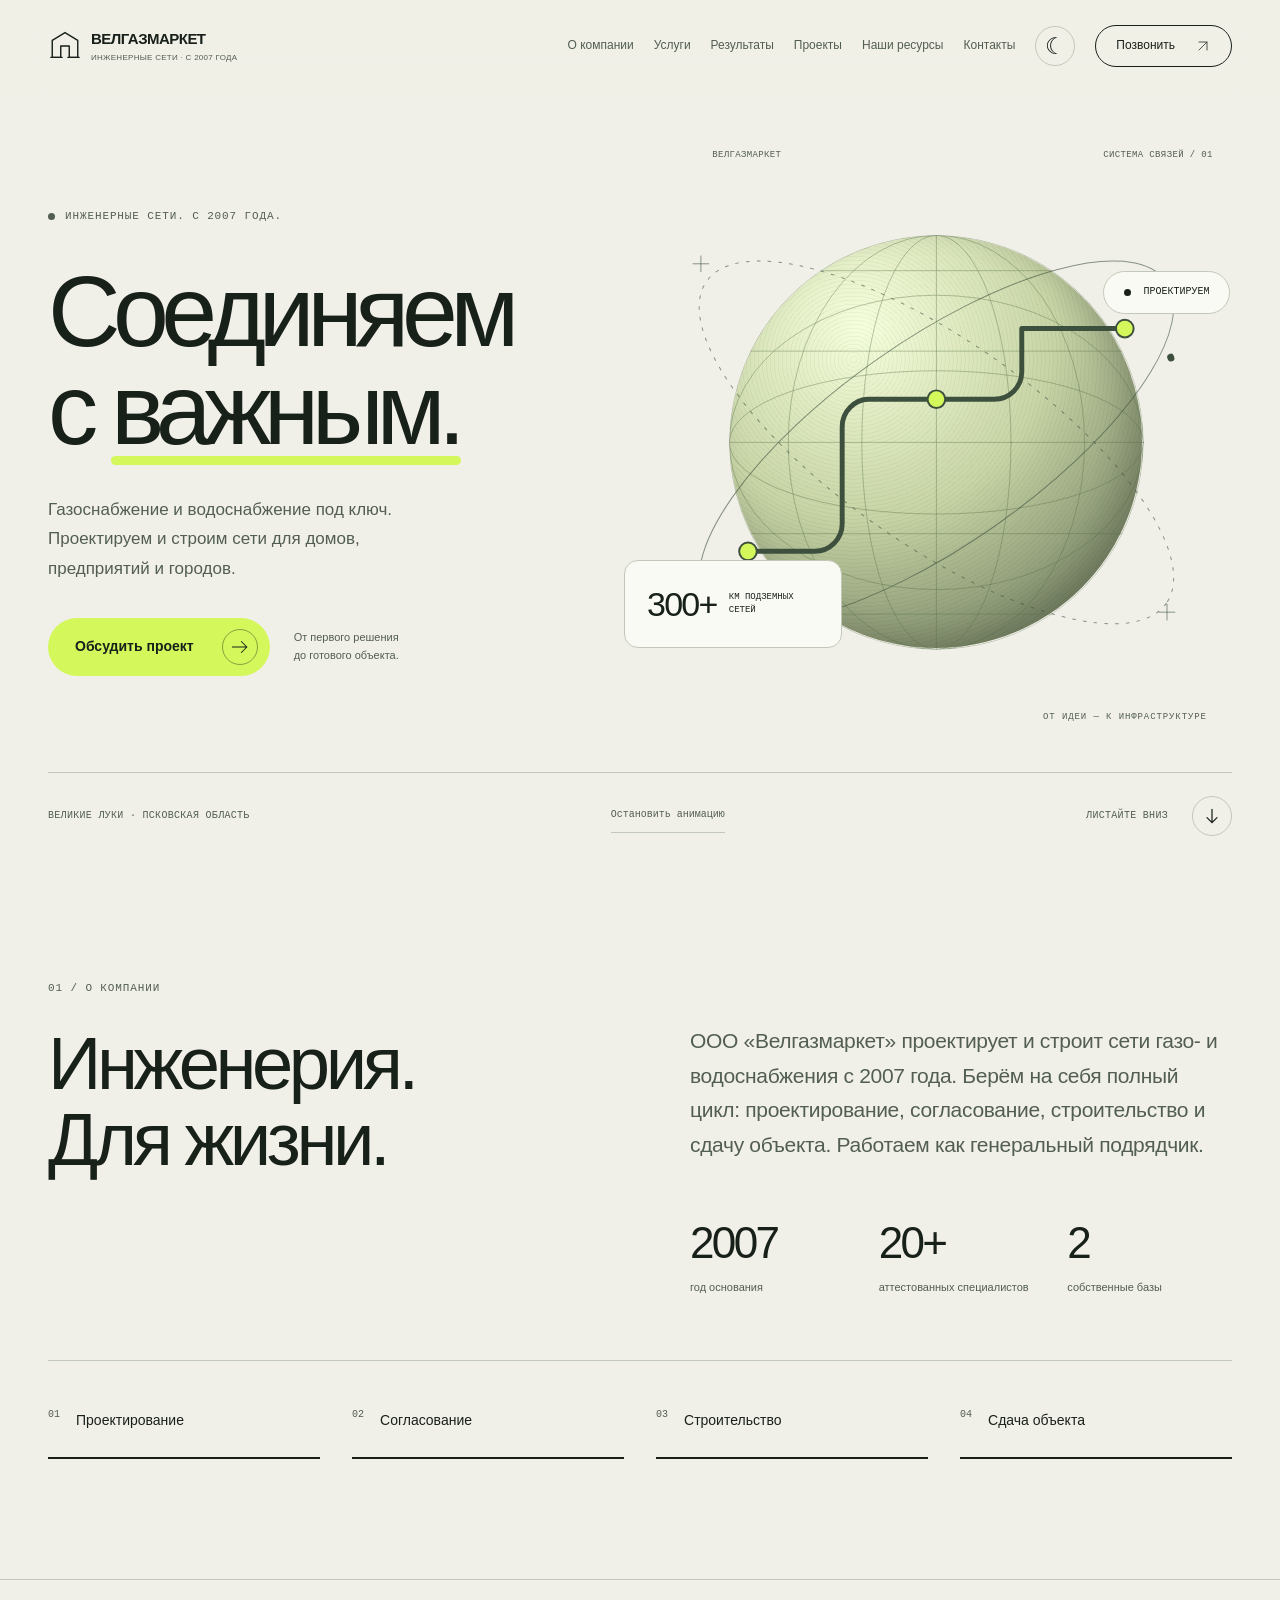
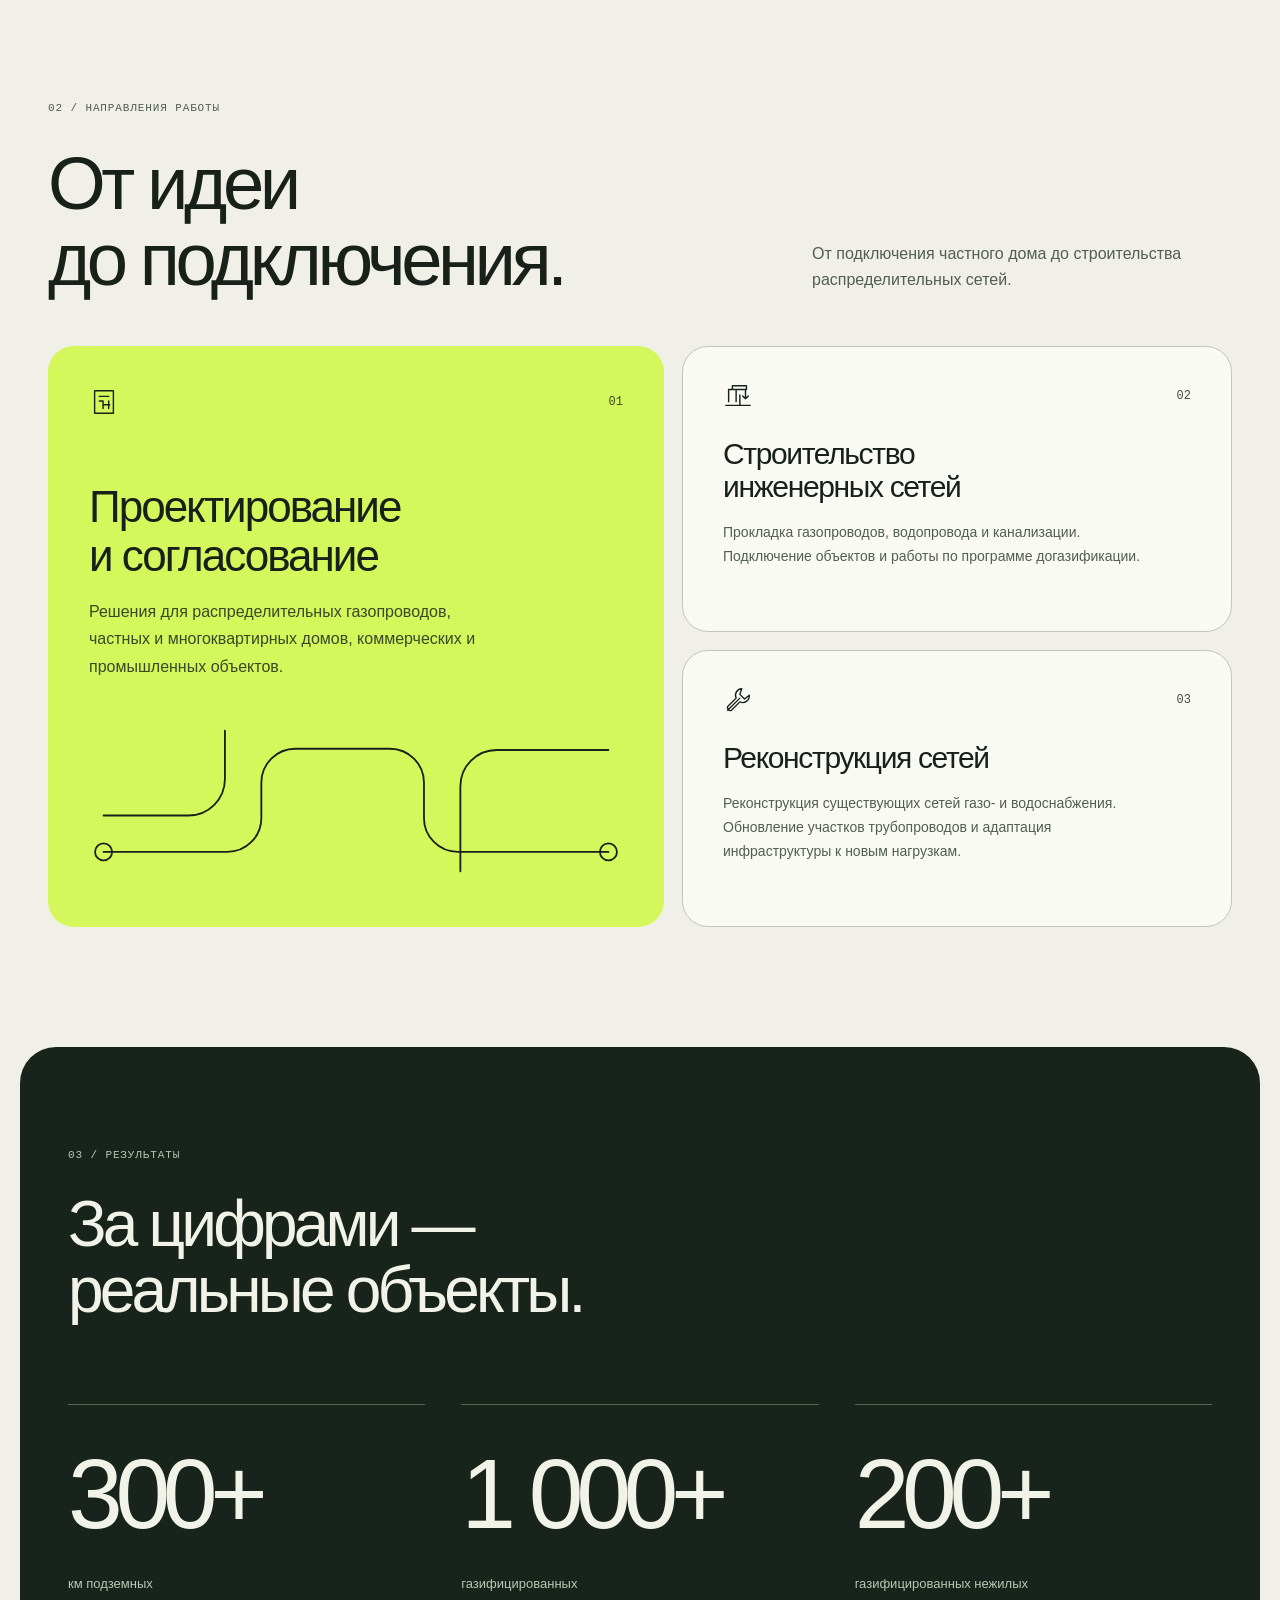
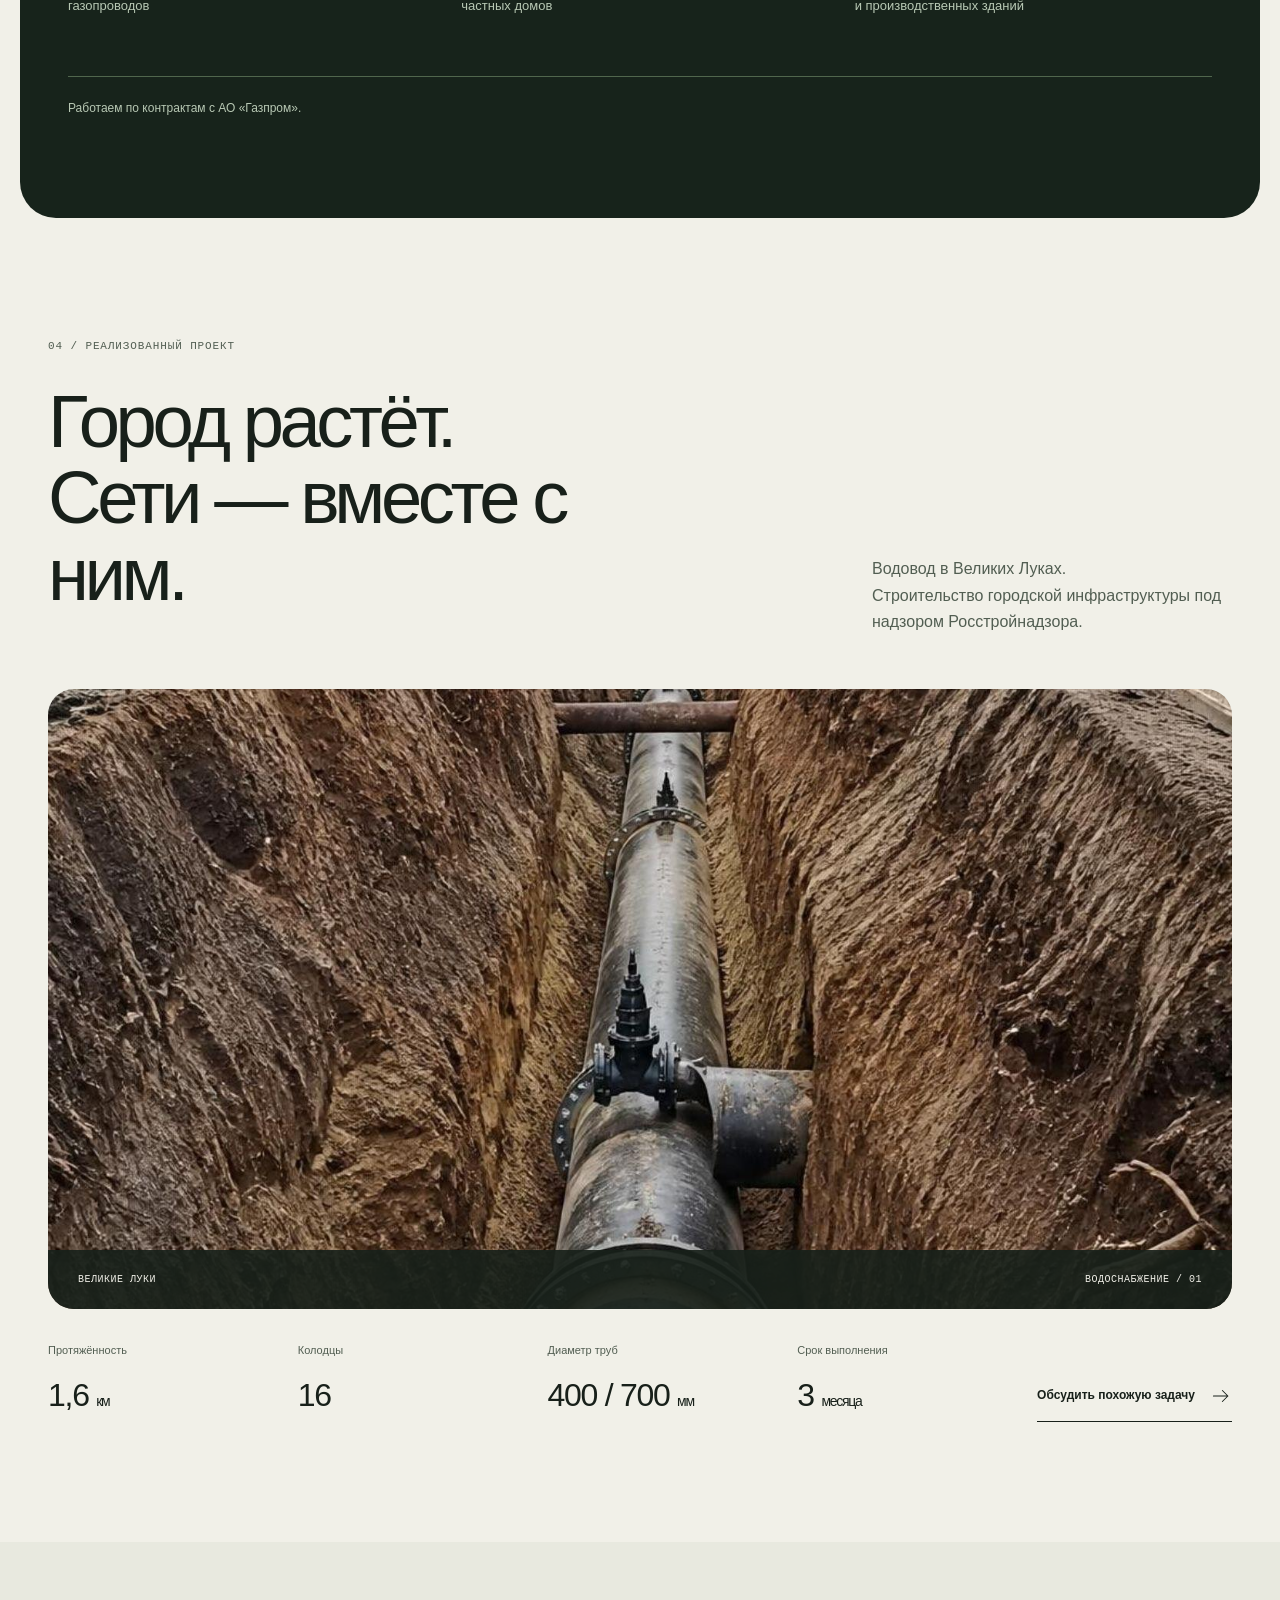
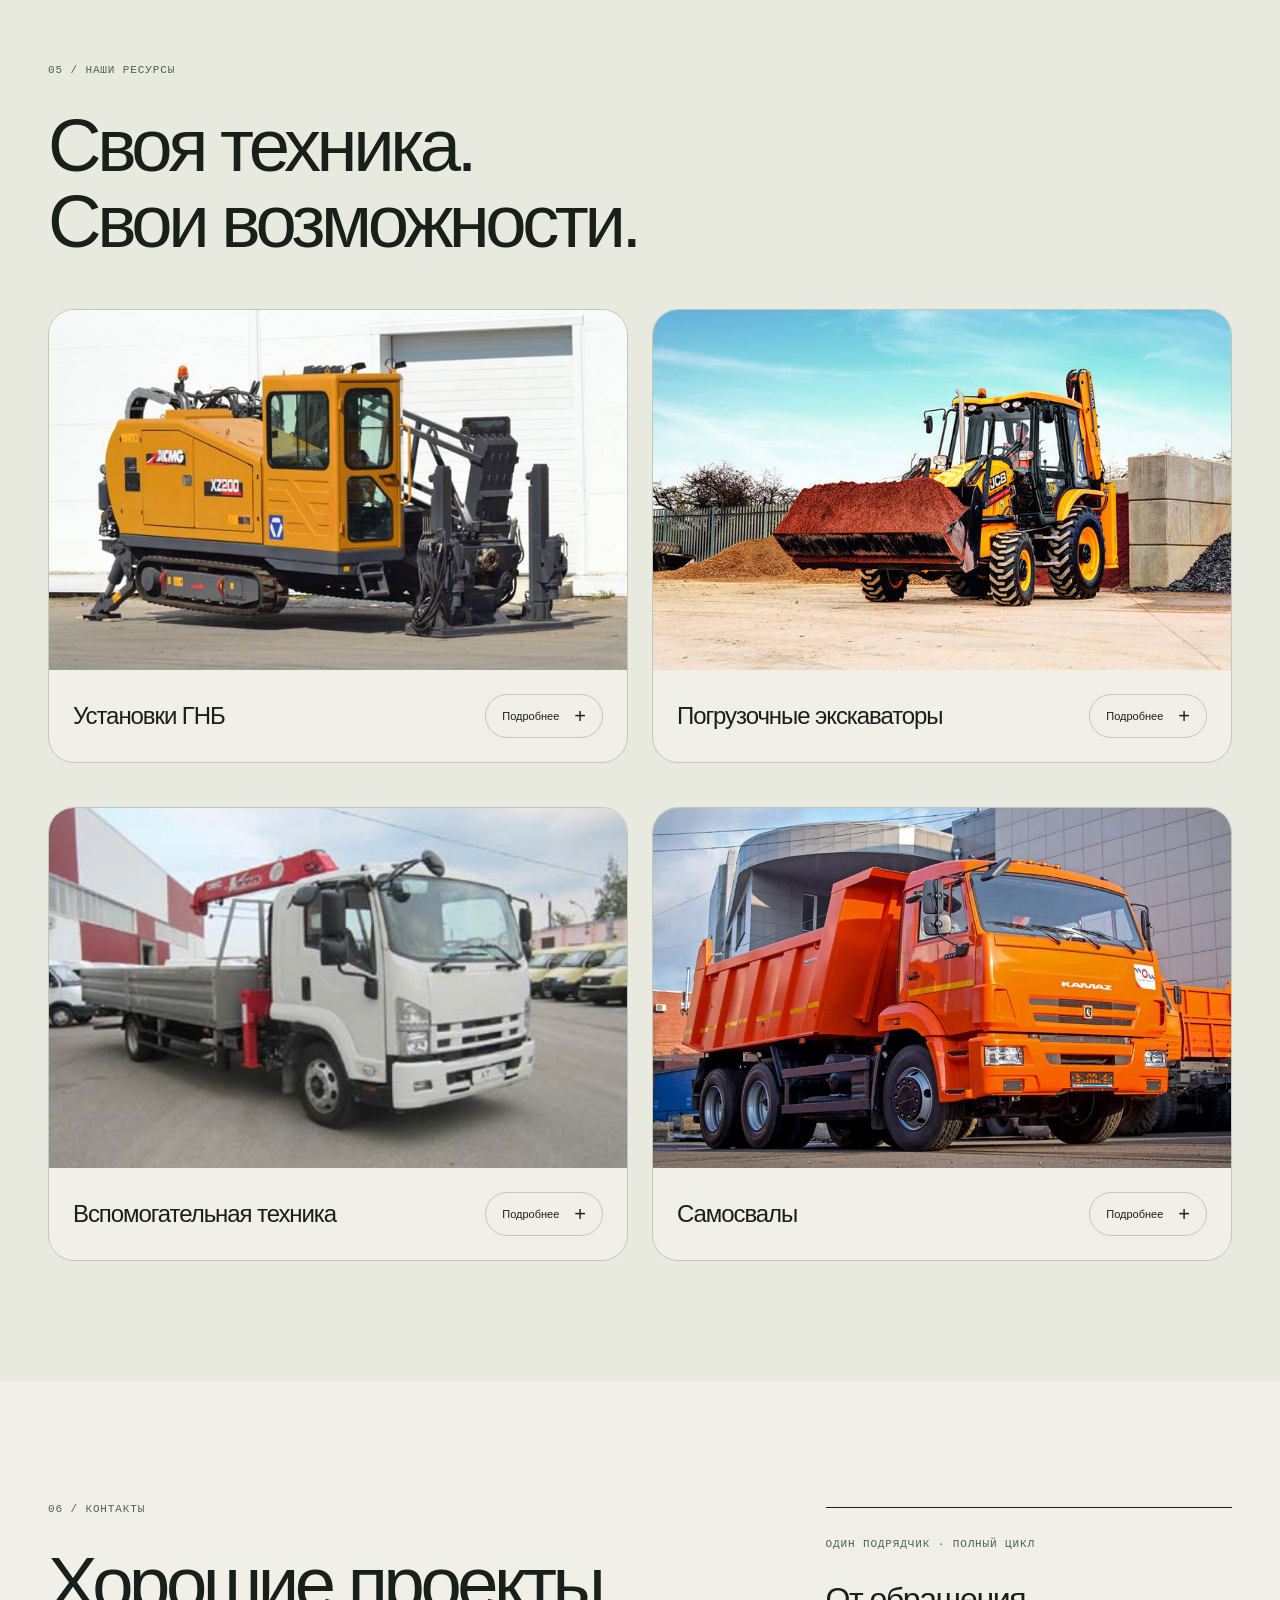
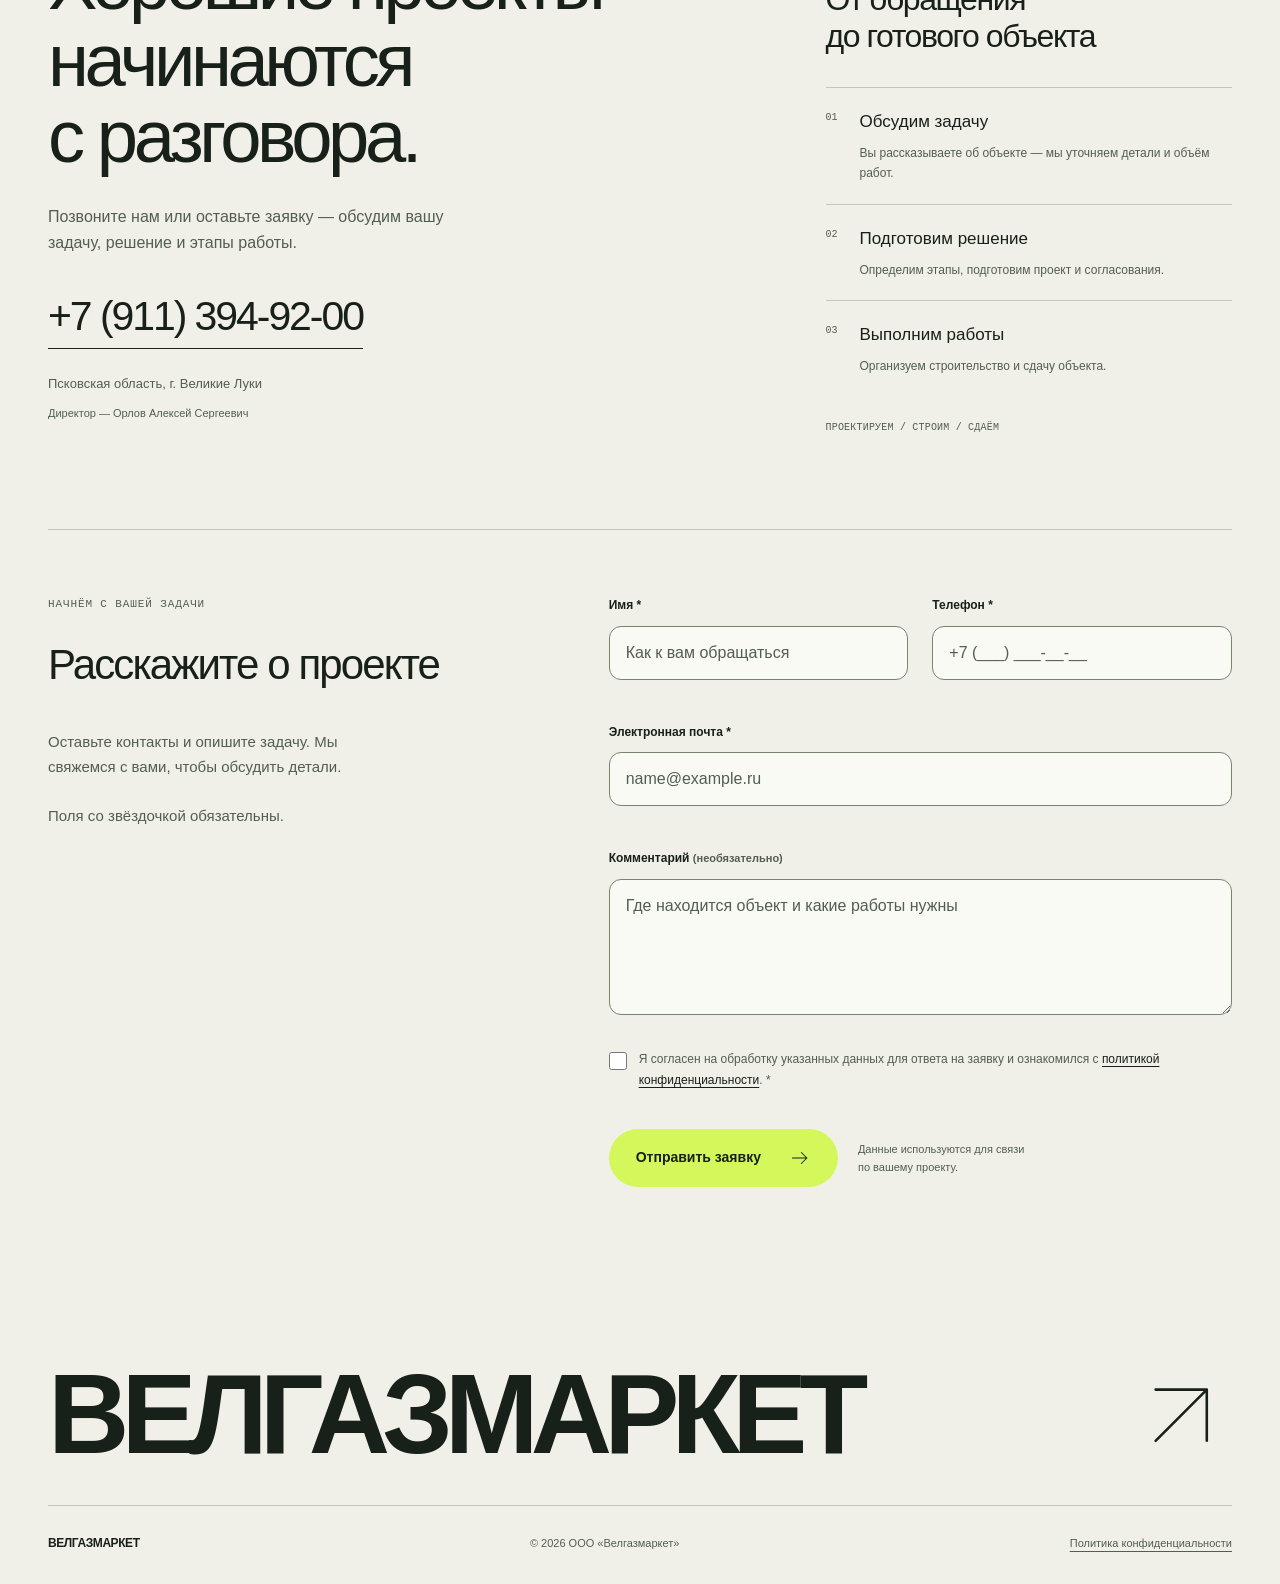
==== commit 0620eb53: "Redesign VGM with editorial layouts and animated network graphics" ====
--- a/index.html
+++ b/index.html
@@ -1,6 +1,6 @@
 <!doctype html>
 <html lang="ru">
-<head><meta charset="UTF-8"><meta name="viewport" content="width=device-width,initial-scale=1"><meta name="theme-color" content="#f5f2eb"><meta name="description" content="ООО «Велгазмаркет»: проектирование и строительство сетей газо- и водоснабжения в Великих Луках. Работаем с 2007 года."><title>Велгазмаркет — газоснабжение и водоснабжение под ключ</title><link rel="icon" href="assets/favicon.svg" type="image/svg+xml"><script src="theme.js"></script><link rel="stylesheet" href="style.css"><script src="script.js" defer></script></head>
+<head><meta charset="UTF-8"><meta name="viewport" content="width=device-width,initial-scale=1"><meta name="theme-color" content="#f1f0e8"><meta name="description" content="ООО «Велгазмаркет»: проектирование и строительство сетей газо- и водоснабжения в Великих Луках. Работаем с 2007 года."><title>Велгазмаркет — газоснабжение и водоснабжение под ключ</title><link rel="icon" href="assets/favicon.svg" type="image/svg+xml"><script src="theme.js"></script><link rel="stylesheet" href="style.css"><script src="script.js" defer></script></head>
 <body>
 <div class="scroll-progress" aria-hidden="true"></div>
 <a class="skip" href="#main">Перейти к содержанию</a>
@@ -14,20 +14,54 @@
 </defs></svg>
 <header class="header" id="header"><div class="container header-inner"><a class="brand" href="#home" aria-label="Велгазмаркет — на главную"><svg aria-hidden="true"><use href="#pipe"/></svg><span>ВЕЛГАЗМАРКЕТ<small>ИНЖЕНЕРНЫЕ СЕТИ · С 2007 ГОДА</small></span></a><button class="theme-toggle" type="button" aria-label="Включить светлую тему" title="Включить светлую тему"><span aria-hidden="true">☀</span></button><button class="menu-toggle" type="button" aria-expanded="false" aria-controls="navigation" aria-label="Открыть меню"><span></span><span></span></button><nav id="navigation" aria-label="Главная навигация"><a href="#about">О компании</a><a href="#services">Услуги</a><a href="#results">Результаты</a><a href="#project">Проекты</a><a href="#advantages">Наши ресурсы</a><a href="#contacts">Контакты</a><a class="nav-phone" href="tel:+79113949200">Позвонить: +7 (911) 394-92-00</a></nav><a class="header-call" href="tel:+79113949200">Позвонить <svg class="link-arrow" viewBox="0 0 32 32" aria-hidden="true"><path d="M8 24 24 8M8 8h16v16"/></svg></a></div></header>
 <main id="main">
-<section class="hero" id="home"><img class="hero-image" src="assets/hero.jpg" alt="Монтаж трубопровода при строительстве газопровода" fetchpriority="high"><div class="container hero-content"><h1>Газоснабжение и водоснабжение<br><em>под ключ</em></h1><p class="hero-description">От проекта до сдачи объекта. Проектируем и строим <br class="hero-description-break">инженерные сети для частных домов, предприятий и городов.</p><a class="button hero-consult" href="#contacts">Получить консультацию <svg aria-hidden="true"><use href="#arrow"/></svg></a></div><svg class="hero-flow" viewBox="0 0 1200 12" preserveAspectRatio="none" aria-hidden="true"><path d="M0 6H1200"/></svg></section>
-<section class="section" id="about"><div class="container"><div class="section-heading reveal"><p class="eyebrow">01 / О КОМПАНИИ</p><h2>Инженерные решения.<br>Ответственность за результат.</h2></div><div class="about-grid"><p class="lead reveal">ООО «Велгазмаркет» проектирует и строит сети газо- и водоснабжения с 2007 года. Берём на себя полный цикл: проектирование, согласование, строительство и сдачу объекта. Работаем как генеральный подрядчик.</p><div class="about-stats reveal"><div><strong>2007</strong><span>год основания</span></div><div><strong>20+</strong><span>аттестованных специалистов</span></div><div><strong>2</strong><span>собственные базы</span></div></div></div><ol class="steps reveal"><li><span>01</span>Проектирование<span class="step-bar" aria-hidden="true"><i></i></span></li><li><span>02</span>Согласование<span class="step-bar" aria-hidden="true"><i></i></span></li><li><span>03</span>Строительство<span class="step-bar" aria-hidden="true"><i></i></span></li><li><span>04</span>Сдача объекта<span class="step-bar" aria-hidden="true"><i></i></span></li></ol></div></section>
-<section class="section services" id="services"><div class="container"><div class="section-heading reveal"><p class="eyebrow">02 / НАПРАВЛЕНИЯ РАБОТЫ</p><h2>Весь цикл — в одной компании</h2><p>От подключения частного дома до строительства распределительных сетей.</p></div><div class="service-grid">
-<article class="service-card reveal"><div class="card-top"><svg aria-hidden="true"><use href="#plan"/></svg><span>01</span></div><h3>Проектирование<br>и согласование</h3><p>Решения для распределительных газопроводов, частных и многоквартирных домов, коммерческих и промышленных объектов.</p></article>
+<section class="hero" id="home">
+  <div class="container hero-layout">
+    <div class="hero-copy">
+      <p class="eyebrow reveal"><span class="status-dot" aria-hidden="true"></span> ИНЖЕНЕРНЫЕ СЕТИ. С 2007 ГОДА.</p>
+      <h1 class="reveal">Соединяем<br>с <em>важным.</em></h1>
+      <p class="hero-description reveal">Газоснабжение и водоснабжение под ключ.<br>Проектируем и строим сети для домов,<br class="desktop-break"> предприятий и городов.</p>
+      <div class="hero-actions reveal"><a class="button hero-consult" href="#contacts">Обсудить проект <span class="button-icon"><svg aria-hidden="true"><use href="#arrow"/></svg></span></a><span class="hero-note">От первого решения<br>до готового объекта.</span></div>
+    </div>
+    <div class="hero-art" aria-hidden="true">
+      <div class="orbit-caption"><span>ВЕЛГАЗМАРКЕТ</span><span>СИСТЕМА СВЯЗЕЙ / 01</span></div>
+      <div class="orb"><div class="orb-shade"></div></div>
+      <svg class="hero-schematic" viewBox="0 0 600 600" fill="none">
+        <defs><clipPath id="globe-clip"><circle cx="300" cy="300" r="211"/></clipPath></defs>
+        <g class="orb-grid" clip-path="url(#globe-clip)">
+          <circle cx="300" cy="300" r="211"/><ellipse cx="300" cy="300" rx="76" ry="211"/><ellipse cx="300" cy="300" rx="151" ry="211"/>
+          <ellipse cx="300" cy="300" rx="211" ry="73"/><ellipse cx="300" cy="300" rx="211" ry="150"/>
+          <path d="M89 300h422M300 89v422M111 207h378M111 393h378M180 125h240M180 475h240"/>
+        </g>
+        <g class="orbit-track"><ellipse cx="300" cy="300" rx="286" ry="104" transform="rotate(-35 300 300)"/><ellipse class="orbit-dash" cx="300" cy="300" rx="286" ry="104" transform="rotate(35 300 300)"/></g>
+        <g class="network-line"><path d="M108 411h68a28 28 0 0 0 28-28v-99a28 28 0 0 1 28-28h127a28 28 0 0 0 28-28v-44h105"/></g>
+        <g class="network-nodes"><circle cx="108" cy="411" r="9"/><circle cx="300" cy="256" r="9"/><circle cx="492" cy="184" r="9"/></g>
+        <circle class="orbit-satellite" cx="300" cy="300" r="254"/>
+        <g class="orbit-cross"><path d="M52 118h16m-8-8v16M527 473h16m-8-8v16"/></g>
+      </svg>
+      <div class="orbit-label orbit-label-top"><span class="status-dot"></span> ПРОЕКТИРУЕМ</div>
+      <div class="orbit-label orbit-label-bottom"><span>300+</span><small>КМ ПОДЗЕМНЫХ СЕТЕЙ</small></div>
+      <div class="orbit-footnote">ОТ ИДЕИ — К ИНФРАСТРУКТУРЕ</div>
+    </div>
+    <div class="hero-bottom"><span>ВЕЛИКИЕ ЛУКИ · ПСКОВСКАЯ ОБЛАСТЬ</span><button class="motion-toggle" type="button" aria-pressed="false" hidden>Остановить анимацию</button><a class="scroll-cue" href="#about" aria-label="Перейти к разделу о компании"><span>ЛИСТАЙТЕ ВНИЗ</span><svg viewBox="0 0 24 24" aria-hidden="true"><path d="M12 4v16m-6-6 6 6 6-6"/></svg></a></div>
+  </div>
+</section>
+<section class="section" id="about"><div class="container"><div class="section-heading reveal"><p class="eyebrow">01 / О КОМПАНИИ</p><h2>Инженерия.<br>Для жизни.</h2></div><div class="about-grid"><p class="lead reveal">ООО «Велгазмаркет» проектирует и строит сети газо- и водоснабжения с 2007 года. Берём на себя полный цикл: проектирование, согласование, строительство и сдачу объекта. Работаем как генеральный подрядчик.</p><div class="about-stats reveal"><div><strong>2007</strong><span>год основания</span></div><div><strong>20+</strong><span>аттестованных специалистов</span></div><div><strong>2</strong><span>собственные базы</span></div></div></div><ol class="steps reveal"><li><span>01</span>Проектирование<span class="step-bar" aria-hidden="true"><i></i></span></li><li><span>02</span>Согласование<span class="step-bar" aria-hidden="true"><i></i></span></li><li><span>03</span>Строительство<span class="step-bar" aria-hidden="true"><i></i></span></li><li><span>04</span>Сдача объекта<span class="step-bar" aria-hidden="true"><i></i></span></li></ol></div></section>
+<section class="section services" id="services"><div class="container"><div class="section-heading reveal"><p class="eyebrow">02 / НАПРАВЛЕНИЯ РАБОТЫ</p><h2>От идеи<br>до подключения.</h2><p>От подключения частного дома до строительства распределительных сетей.</p></div><div class="service-grid">
+<article class="service-card reveal"><div class="card-top"><svg aria-hidden="true"><use href="#plan"/></svg><span>01</span></div><h3>Проектирование<br>и согласование</h3><p>Решения для распределительных газопроводов, частных и многоквартирных домов, коммерческих и промышленных объектов.</p><svg class="service-diagram" viewBox="0 0 440 140" aria-hidden="true"><path d="M12 112h102a28 28 0 0 0 28-28V55a28 28 0 0 1 28-28h78a28 28 0 0 1 28 28v29a28 28 0 0 0 28 28h124"/><path d="M12 82h70a30 30 0 0 0 30-30V12m194 116V58a30 30 0 0 1 30-30h92"/><circle cx="12" cy="112" r="7"/><circle cx="428" cy="112" r="7"/></svg></article>
 <article class="service-card reveal"><div class="card-top"><svg aria-hidden="true"><use href="#build"/></svg><span>02</span></div><h3>Строительство<br>инженерных сетей</h3><p>Прокладка газопроводов, водопровода и канализации. Подключение объектов и работы по программе догазификации.</p></article>
 <article class="service-card reveal"><div class="card-top"><svg aria-hidden="true"><use href="#repair"/></svg><span>03</span></div><h3>Реконструкция сетей</h3><p>Реконструкция существующих сетей газо- и водоснабжения. Обновление участков трубопроводов и адаптация инфраструктуры к новым нагрузкам.</p></article>
 </div></div></section>
-<section class="section results" id="results"><div class="container"><div class="section-heading reveal"><p class="eyebrow">03 / РЕЗУЛЬТАТЫ</p><h2>Опыт, подтверждённый цифрами</h2></div><div class="results-grid"><div><strong><span data-count="300">300</span>+</strong><p>км подземных<br>газопроводов</p></div><div><strong><span data-count="1000">1 000</span>+</strong><p>газифицированных<br>частных домов</p></div><div><strong><span data-count="200">200</span>+</strong><p>газифицированных нежилых<br>и производственных зданий</p></div></div><p class="contract reveal">Работаем по контрактам с АО «Газпром».</p></div></section>
-<section class="section project" id="project"><div class="container project-grid"><div class="project-copy reveal"><p class="eyebrow">04 / КРУПНЫЙ ОБЪЕКТ</p><h2>Водовод<br>в Великих Луках</h2><p class="lead">Строительство городской инфраструктуры под надзором Росстройнадзора.</p><dl class="project-specs"><div><dt>Протяжённость</dt><dd>1,6 <small>км</small></dd></div><div><dt>Колодцы</dt><dd>16</dd></div><div><dt>Диаметр труб</dt><dd>400 / 700 <small>мм</small></dd></div><div><dt>Срок выполнения</dt><dd>3 <small>месяца</small></dd></div></dl><a class="text-link" href="tel:+79113949200">Обсудить похожую задачу <svg class="link-arrow" viewBox="0 0 32 32" aria-hidden="true"><path d="M8 24 24 8M8 8h16v16"/></svg></a></div><figure class="project-photo reveal"><img src="assets/project.jpg" alt="Монтаж трубопровода городского водовода" loading="lazy" width="900" height="1200"><figcaption>ВЕЛИКИЕ ЛУКИ / ВОДОСНАБЖЕНИЕ</figcaption></figure></div></section>
-<section class="section" id="advantages"><div class="container"><div class="section-heading reveal"><p class="eyebrow">05 / НАШИ РЕСУРСЫ</p><h2>Всё необходимое<br>для сложных задач</h2></div><div class="advantages-grid"><div class="equipment-catalog">
+<section class="section results" id="results"><div class="container"><div class="section-heading reveal"><p class="eyebrow">03 / РЕЗУЛЬТАТЫ</p><h2>За цифрами —<br>реальные объекты.</h2></div><div class="results-grid"><div class="reveal"><strong><span data-count="300">300</span>+</strong><p>км подземных<br>газопроводов</p></div><div class="reveal"><strong><span data-count="1000">1 000</span>+</strong><p>газифицированных<br>частных домов</p></div><div class="reveal"><strong><span data-count="200">200</span>+</strong><p>газифицированных нежилых<br>и производственных зданий</p></div></div><p class="contract reveal">Работаем по контрактам с АО «Газпром».</p></div></section>
+<section class="section project" id="project"><div class="container">
+  <div class="project-heading"><div class="section-heading reveal"><p class="eyebrow">04 / РЕАЛИЗОВАННЫЙ ПРОЕКТ</p><h2>Город растёт.<br>Сети — вместе с ним.</h2></div><p class="lead reveal">Водовод в Великих Луках.<br>Строительство городской инфраструктуры под надзором Росстройнадзора.</p></div>
+  <figure class="project-photo reveal"><img src="assets/project.jpg" alt="Монтаж трубопровода городского водовода" loading="lazy" width="900" height="1200"><figcaption><span>ВЕЛИКИЕ ЛУКИ</span><span>ВОДОСНАБЖЕНИЕ / 01</span></figcaption></figure>
+  <div class="project-bottom reveal"><dl class="project-specs"><div><dt>Протяжённость</dt><dd>1,6 <small>км</small></dd></div><div><dt>Колодцы</dt><dd>16</dd></div><div><dt>Диаметр труб</dt><dd>400 / 700 <small>мм</small></dd></div><div><dt>Срок выполнения</dt><dd>3 <small>месяца</small></dd></div></dl><a class="text-link" href="#contacts">Обсудить похожую задачу <svg aria-hidden="true"><use href="#arrow"/></svg></a></div>
+</div></section>
+<section class="section" id="advantages"><div class="container"><div class="section-heading reveal"><p class="eyebrow">05 / НАШИ РЕСУРСЫ</p><h2>Своя техника.<br>Свои возможности.</h2></div><div class="advantages-grid"><div class="equipment-catalog">
 <article class="machine-card reveal"><img src="assets/drilling.jpg" alt="Установка горизонтально-направленного бурения (ГНБ)" loading="lazy" width="900" height="650"><div class="machine-heading"><h3>Установки ГНБ</h3><button class="machine-toggle" type="button" aria-expanded="false" aria-controls="drilling-details">Подробнее <span aria-hidden="true">+</span></button></div><div class="machine-details" id="drilling-details" inert><div class="machine-overflow"><div class="machine-copy"><p class="eyebrow">ТЕХНИКА В ПАРКЕ КОМПАНИИ</p><ul><li>Установка горизонтально-направленного бурения (ГНБ) — 3 ед.</li></ul><p>Установки горизонтально-направленного бурения для прокладки инженерных сетей.</p></div></div></div></article>
 <article class="machine-card reveal"><img src="assets/equipment.jpg" alt="Погрузочные экскаваторы: экскаватор-погрузчик" loading="lazy" width="900" height="650"><div class="machine-heading"><h3>Погрузочные экскаваторы</h3><button class="machine-toggle" type="button" aria-expanded="false" aria-controls="excavator-details">Подробнее <span aria-hidden="true">+</span></button></div><div class="machine-details" id="excavator-details" inert><div class="machine-overflow"><div class="machine-copy"><p class="eyebrow">ТЕХНИКА В ПАРКЕ КОМПАНИИ</p><ul><li>Экскаватор-погрузчик — 4 ед.</li><li>Мини-экскаватор — 1 ед.</li></ul><p>Погрузочные экскаваторы для земляных и погрузочных работ при строительстве и реконструкции сетей.</p></div></div></div></article>
 <article class="machine-card reveal"><img src="assets/isuzu.jpg" alt="Кран-манипулятор на шасси" loading="lazy" width="900" height="650"><div class="machine-heading"><h3>Вспомогательная техника</h3><button class="machine-toggle" type="button" aria-expanded="false" aria-controls="transport-details">Подробнее <span aria-hidden="true">+</span></button></div><div class="machine-details" id="transport-details" inert><div class="machine-overflow"><div class="machine-copy"><p class="eyebrow">ТЕХНИКА В ПАРКЕ КОМПАНИИ</p><ul><li>Кран-манипулятор на шасси</li><li>Илосос</li><li>Фургон</li><li>Трал</li></ul><p>Транспорт и спецтехника для доставки оборудования и обеспечения строительных работ.</p></div></div></div></article><article class="machine-card reveal"><img src="assets/kamaz.jpg" alt="Самосвал для перевозки строительных материалов" loading="lazy" width="900" height="650"><div class="machine-heading"><h3>Самосвалы</h3><button class="machine-toggle" type="button" aria-expanded="false" aria-controls="truck-details">Подробнее <span aria-hidden="true">+</span></button></div><div class="machine-details" id="truck-details" inert><div class="machine-overflow"><div class="machine-copy"><p class="eyebrow">ТЕХНИКА В ПАРКЕ КОМПАНИИ</p><ul><li>Самосвал</li></ul><p>Грузовая техника для перевозки материалов и обеспечения строительных работ.</p></div></div></div></article></div></div></div></section>
-<section class="section contacts" id="contacts"><div class="container contact-phone-only"><div class="reveal"><p class="eyebrow">06 / КОНТАКТЫ</p><h2>Обсудим<br>ваш проект.</h2><p class="lead">Позвоните нам или оставьте заявку — обсудим вашу задачу, решение и этапы работы.</p><a class="contact-phone" href="tel:+79113949200">+7 (911) 394-92-00</a><address>Псковская область, г. Великие Луки<br><span>Директор — Орлов Алексей Сергеевич</span></address></div><aside class="contact-route reveal" aria-labelledby="route-title"><p class="eyebrow">ОДИН ПОДРЯДЧИК · ПОЛНЫЙ ЦИКЛ</p><h3 id="route-title">От обращения<br>до готового объекта</h3><ol><li><span class="route-number" aria-hidden="true">01</span><div><strong>Обсудим задачу</strong><p>Вы рассказываете об объекте — мы уточняем детали и объём работ.</p></div></li><li><span class="route-number" aria-hidden="true">02</span><div><strong>Подготовим решение</strong><p>Определим этапы, подготовим проект и согласования.</p></div></li><li><span class="route-number" aria-hidden="true">03</span><div><strong>Выполним работы</strong><p>Организуем строительство и сдачу объекта.</p></div></li></ol><p class="route-footer">ПРОЕКТИРУЕМ / СТРОИМ / СДАЁМ</p></aside></div>
+<section class="section contacts" id="contacts"><div class="container contact-phone-only"><div class="reveal"><p class="eyebrow">06 / КОНТАКТЫ</p><h2>Хорошие проекты<br>начинаются<br>с разговора.</h2><p class="lead">Позвоните нам или оставьте заявку — обсудим вашу задачу, решение и этапы работы.</p><a class="contact-phone" href="tel:+79113949200">+7 (911) 394-92-00</a><address>Псковская область, г. Великие Луки<br><span>Директор — Орлов Алексей Сергеевич</span></address></div><aside class="contact-route reveal" aria-labelledby="route-title"><p class="eyebrow">ОДИН ПОДРЯДЧИК · ПОЛНЫЙ ЦИКЛ</p><h3 id="route-title">От обращения<br>до готового объекта</h3><ol><li><span class="route-number" aria-hidden="true">01</span><div><strong>Обсудим задачу</strong><p>Вы рассказываете об объекте — мы уточняем детали и объём работ.</p></div></li><li><span class="route-number" aria-hidden="true">02</span><div><strong>Подготовим решение</strong><p>Определим этапы, подготовим проект и согласования.</p></div></li><li><span class="route-number" aria-hidden="true">03</span><div><strong>Выполним работы</strong><p>Организуем строительство и сдачу объекта.</p></div></li></ol><p class="route-footer">ПРОЕКТИРУЕМ / СТРОИМ / СДАЁМ</p></aside></div>
 <div class="container contact-form-layout">
   <div class="contact-form-intro reveal">
     <p class="eyebrow">НАЧНЁМ С ВАШЕЙ ЗАДАЧИ</p>
@@ -76,5 +110,5 @@
   </form>
 </div>
 </section>
-</main><footer><div class="container footer-inner"><a class="brand" href="#home">ВЕЛГАЗМАРКЕТ</a><span>© <span id="year">2026</span> ООО «Велгазмаркет»</span><a href="privacy.html">Политика конфиденциальности</a></div></footer><button class="back-top" type="button" aria-label="Наверх" hidden>↑</button>
+</main><footer><div class="container footer-wordmark" aria-hidden="true">ВЕЛГАЗМАРКЕТ<svg viewBox="0 0 32 32" aria-hidden="true"><path d="M8 24 24 8M8 8h16v16"/></svg></div><div class="container footer-inner"><a class="brand" href="#home">ВЕЛГАЗМАРКЕТ</a><span>© <span id="year">2026</span> ООО «Велгазмаркет»</span><a href="privacy.html">Политика конфиденциальности</a></div></footer><button class="back-top" type="button" aria-label="Наверх" hidden>↑</button>
 </body></html>
--- a/style.css
+++ b/style.css
@@ -1,363 +1,116 @@
-/* Shared design tokens. Light is the fallback before theme.js selects a preference. */
+/* VGM / infrastructure in motion. All colour roles live in these two palettes. */
 :root {
   color-scheme: light;
-  --bg: #f5f2eb;
-  --card: #fffdf8;
-  --surface: #e7edf0;
-  --surface-soft: #eee8dd;
-  --feature: #f0dfcf;
-  --text: #172e3e;
-  --muted: #4d606d;
-  --accent: #9e3d0b;
-  --accent-hover: #7e2f07;
-  --button-text: #ffffff;
-  --line: #b9c5cc;
-  --field-line: #71828e;
-  --input-bg: #ffffff;
-  --header-bg: #f5f2ebf5;
-  --hero-overlay: #f5f2ebe8;
-  --strong-bg: #183348;
-  --strong-text: #f7fafc;
-  --strong-muted: #c5d3dd;
-  --strong-accent: #ffb174;
-  --strong-line: #577082;
-  --error: #ac2424;
-  --success: #17633c;
-  --shadow: 0 12px 32px #172e3e0d;
-  --shadow-raised: 0 18px 42px #172e3e1f;
-  --radius: 16px;
-  --radius-small: 8px;
-  --max: 1200px;
-  --ease: cubic-bezier(.22, .61, .36, 1);
+  --bg:#f1f0e8; --card:#fafaf5; --surface:#e8e9df; --text:#18201a;
+  --muted:#525e52; --line:#c1c8b9; --accent:#d4f75b; --accent-hover:#e2ff83;
+  --button-text:#18201a; --field:#fafaf5; --field-line:#788371;
+  --header-bg:#f1f0e8f5; --orb:#c7d4a5; --orb-light:#f6ffdc; --orb-dark:#69765a;
+  --art-line:#3d503e; --art-grid:#576d4966; --art-label:#fafaf5;
+  --strong-bg:#17231b; --strong-text:#f1f3e9; --strong-muted:#b8c8b4; --strong-line:#50664d;
+  --error:#a22323; --success:#225f38; --radius:26px; --max:1360px;
+  --ease:cubic-bezier(.22,.68,0,1.01);
 }
 [data-theme="dark"] {
-  color-scheme: dark;
-  --bg: #101c2b;
-  --card: #1c2c3e;
-  --surface: #152437;
-  --surface-soft: #192b3e;
-  --feature: #2b3543;
-  --text: #f4f7fa;
-  --muted: #bac8d4;
-  --accent: #ffb174;
-  --accent-hover: #ffc998;
-  --button-text: #142536;
-  --line: #465b6e;
-  --field-line: #8396a7;
-  --input-bg: #142336;
-  --header-bg: #101c2bf5;
-  --hero-overlay: #101c2be8;
-  --strong-bg: #142b40;
-  --strong-text: #f7fafc;
-  --strong-muted: #c5d3dd;
-  --strong-accent: #ffb174;
-  --strong-line: #577082;
-  --error: #ffabab;
-  --success: #8ed9ab;
-  --shadow: 0 12px 32px #0000001f;
-  --shadow-raised: 0 18px 42px #00000040;
+  color-scheme:dark;
+  --bg:#111613; --card:#1b241d; --surface:#202c21; --text:#f0f2e8;
+  --muted:#b8c2b4; --line:#43503e; --field:#172019; --field-line:#819279;
+  --header-bg:#111613f5; --orb:#6d8750; --orb-light:#c0e98a; --orb-dark:#253e29;
+  --art-line:#d4f75b; --art-grid:#c8e4ae66; --art-label:#1b241d;
+  --strong-bg:#d4f75b; --strong-text:#18201a; --strong-muted:#3f5032; --strong-line:#8fa83f;
+  --error:#ffaaaa; --success:#a4e6b7;
 }
-* { box-sizing: border-box; }
-html { scroll-behavior: smooth; scroll-padding-top: 110px; }
-body { margin: 0; background: var(--bg); color: var(--text); font-family: Inter, Arial, Helvetica, sans-serif; line-height: 1.65; }
-a { color: inherit; text-decoration: none; }
-button, input, textarea { font: inherit; }
-button { cursor: pointer; }
-button, a, input, textarea { -webkit-tap-highlight-color: transparent; }
-:where(a, button, input, textarea):focus-visible { outline: 3px solid var(--accent); outline-offset: 4px; }
-:where(button, input, textarea):disabled { cursor: not-allowed; }
-button:disabled { opacity: .65; }
-[hidden] { display: none !important; }
-img { display: block; width: auto; max-width: 100%; object-fit: cover; }
-svg { width: 32px; height: 32px; fill: none; stroke: currentColor; stroke-width: 1.6; stroke-linecap: round; stroke-linejoin: round; flex-shrink: 0; }
-.svg-library { position: absolute; width: 0; height: 0; overflow: hidden; }
-.container { width: min(var(--max), calc(100% - 48px)); margin-inline: auto; }
-h1, h2, h3, p { margin-top: 0; }
-h1, h2, h3 { text-wrap: balance; }
-h1 { font-size: clamp(32px, 4.5vw, 64px); font-weight: 750; line-height: 1.13; letter-spacing: -.045em; }
-h2 { margin-bottom: 24px; font-size: clamp(29px, 3.5vw, 46px); line-height: 1.16; letter-spacing: -.035em; }
-h3 { font-size: 22px; line-height: 1.3; letter-spacing: -.02em; }
-p { margin-bottom: 20px; }
-.section { padding: 88px 0; border-top: 1px solid var(--line); }
-section[id] { scroll-margin-top: 16px; }
-.section-heading { max-width: 840px; margin-bottom: 40px; }
-.section-heading h2 { margin-bottom: 18px; }
-.section-heading > p:last-child:not(.eyebrow), .lead { color: var(--muted); }
-.lead { font-size: 18px; line-height: 1.8; }
-.eyebrow { margin: 0 0 20px; color: var(--accent); font-size: 12px; font-weight: 800; line-height: 1.6; letter-spacing: .12em; }
-.skip { position: fixed; top: 12px; left: 16px; z-index: 100; transform: translateY(-180%); background: var(--accent); color: var(--button-text); padding: 12px 18px; border-radius: var(--radius-small); }
-.skip:focus { transform: none; }
-.scroll-progress { position: fixed; inset: 0 0 auto; z-index: 50; height: 3px; background: var(--accent); transform: scaleX(0); transform-origin: left; pointer-events: none; }
-
-/* Navigation and shared controls. */
-.header { position: fixed; inset: 0 0 auto; z-index: 30; background: var(--header-bg); border-bottom: 1px solid var(--line); backdrop-filter: blur(16px); transition: box-shadow .25s; }
-.header.scrolled { box-shadow: var(--shadow); }
-.header-inner { display: flex; align-items: center; gap: 16px; min-height: 84px; }
-.brand { display: flex; align-items: center; gap: 10px; font-size: 16px; font-weight: 800; line-height: 1.3; letter-spacing: .02em; }
-.brand svg { width: 34px; height: 42px; color: var(--accent); }
-.brand small { display: block; margin-top: 4px; color: var(--muted); font-size: 10px; letter-spacing: .055em; white-space: nowrap; }
-.header nav { display: none; }
-.header nav.open { display: flex; position: absolute; top: 100%; left: 0; right: 0; flex-direction: column; max-height: calc(100svh - 84px); overflow-y: auto; padding: 20px 28px; background: var(--card); border-bottom: 1px solid var(--line); box-shadow: var(--shadow-raised); }
-nav a { position: relative; padding: 10px 0; color: var(--muted); font-size: 14px; font-weight: 600; transition: color .2s; }
-#navigation a::after { content: ""; position: absolute; inset: auto 0 3px; height: 2px; background: var(--accent); transform: scaleX(0); transform-origin: left; transition: transform .25s; }
-#navigation a.active { color: var(--accent); }
-#navigation a.active::after, #navigation a:focus-visible::after { transform: scaleX(1); }
-.nav-phone { margin-top: 10px; border-top: 1px solid var(--line); color: var(--accent); }
-.theme-toggle, .menu-toggle { display: grid; place-content: center; flex: 0 0 44px; width: 44px; height: 44px; padding: 0; border: 1px solid var(--line); border-radius: var(--radius-small); background: var(--card); color: var(--text); transition: background .2s, border-color .2s, transform .2s; }
-.theme-toggle { margin-left: auto; font-size: 25px; }
-.theme-toggle span { display: block; line-height: 1; transition: transform .3s var(--ease); }
-.menu-toggle { gap: 6px; border-color: transparent; background: transparent; }
-.menu-toggle span { display: block; width: 22px; height: 2px; background: currentColor; transition: transform .2s; }
-.menu-toggle[aria-expanded="true"] span:first-child { transform: translateY(4px) rotate(45deg); }
-.menu-toggle[aria-expanded="true"] span:last-child { transform: translateY(-4px) rotate(-45deg); }
-.header-call { display: inline-flex; align-items: center; gap: 16px; min-height: 44px; padding: 9px 16px; border: 1px solid var(--accent); border-radius: var(--radius-small); color: var(--accent); font-size: 13px; font-weight: 700; white-space: nowrap; transition: color .2s, background .2s; }
-.button { display: inline-flex; align-items: center; justify-content: center; gap: 24px; min-height: 56px; padding: 16px 24px; border: 1px solid var(--accent); border-radius: var(--radius-small); background: var(--accent); color: var(--button-text); font-size: 15px; font-weight: 800; line-height: 1.4; transition: background .2s, border-color .2s, transform .25s var(--ease), box-shadow .25s; }
-.link-arrow { width: 18px; height: 18px; }
-.button svg { width: 24px; height: 24px; transition: transform .25s var(--ease); }
-.button:active:not(:disabled), .theme-toggle:active, .menu-toggle:active { transform: scale(.98); }
-.text-link { display: inline-flex; align-items: center; gap: 8px; color: var(--accent); font-size: 15px; font-weight: 700; text-decoration: underline; text-underline-offset: 6px; }
-
-/* Quiet photo treatment keeps text contrast predictable in both themes. */
-.hero { position: relative; display: flex; flex-direction: column; justify-content: center; min-height: min(860px, 95svh); padding: 160px 0 72px; overflow: hidden; isolation: isolate; }
-.hero-image { position: absolute; inset: 0; z-index: -2; width: 100%; height: 100%; filter: blur(4px); transform: scale(1.04); object-position: center; }
-.hero::after { content: ""; position: absolute; inset: 0; z-index: -1; background: var(--hero-overlay); }
-.hero-content { padding: 32px 0; text-align: center; }
-.hero h1 { margin-bottom: 28px; }
-.hero h1 em { color: var(--accent); font-style: normal; }
-.hero-description { max-width: 900px; margin: 0 auto 36px; color: var(--muted); font-size: clamp(16px, 1.6vw, 20px); line-height: 1.75; text-wrap: balance; }
-.hero-consult { min-height: 60px; }
-.hero-flow { width: 100%; height: 12px; margin-top: 32px; color: var(--accent); opacity: .55; }
-.hero-flow path { stroke-dasharray: 10 14; }
-
-.about-grid { display: grid; align-items: start; gap: 32px; }
-.about-stats { display: grid; grid-template-columns: repeat(3, minmax(0, 1fr)); gap: 12px; }
-.about-stats > div { min-width: 0; padding: 24px 18px; background: var(--card); border: 1px solid var(--line); border-top: 3px solid var(--accent); border-radius: var(--radius-small); box-shadow: var(--shadow); }
-.about-stats strong { display: block; color: var(--accent); font-size: clamp(28px, 3.4vw, 40px); font-weight: 700; line-height: 1.2; letter-spacing: -.04em; }
-.about-stats span { display: block; margin-top: 10px; color: var(--muted); font-size: 13px; line-height: 1.5; }
-.steps { display: grid; grid-template-columns: repeat(2, minmax(0, 1fr)); gap: 24px; margin: 40px 0 0; padding: 28px 0 0; border-top: 1px solid var(--line); list-style: none; }
-.steps li { display: flex; flex-wrap: wrap; align-items: baseline; gap: 8px 12px; font-size: 16px; font-weight: 600; }
-.steps li > span { color: var(--accent); font-size: 13px; font-weight: 800; }
-.steps .step-bar { display: block; flex-basis: 100%; height: 3px; margin-top: 6px; background: var(--line); overflow: hidden; }
-.step-bar i { display: block; width: 100%; height: 100%; background: var(--accent); transform-origin: left; }
-.js-motion .step-bar i { transform: scaleX(0); transition: transform 1s var(--ease) var(--stage-delay, 0ms); }
-.js-motion .stage-visible .step-bar i { transform: scaleX(1); }
-
-/* One primary offer and two compact supporting offers. */
-.services { background: var(--surface); }
-.service-grid { display: grid; grid-template-columns: minmax(0, 1fr); gap: 20px; }
-.service-card { position: relative; display: flex; flex-direction: column; min-width: 0; padding: 30px; overflow: hidden; background: var(--card); border: 1px solid var(--line); border-radius: var(--radius); box-shadow: var(--shadow); transition: transform .3s var(--ease), border-color .3s, box-shadow .3s; }
-.service-card:first-child { padding: clamp(28px, 4vw, 48px); background: var(--feature); border-top: 4px solid var(--accent); }
-.service-card:first-child h3 { font-size: clamp(28px, 3vw, 40px); }
-.service-card::after { content: ""; position: absolute; inset: auto 0 0; height: 3px; background: var(--accent); transform: scaleX(0); transform-origin: left; transition: transform .3s var(--ease); }
-.card-top { display: flex; align-items: center; justify-content: space-between; margin-bottom: 24px; color: var(--accent); }
-.card-top svg { width: 38px; height: 38px; transition: transform .3s var(--ease); }
-.card-top span { color: var(--muted); font-size: 13px; letter-spacing: .08em; }
-.service-card h3 { margin-bottom: 16px; }
-.service-card p { margin-bottom: 0; color: var(--muted); font-size: 15px; line-height: 1.8; }
-.service-card:first-child p { max-width: 420px; font-size: 17px; }
-
-.results { background: var(--strong-bg); color: var(--strong-text); }
-.results .eyebrow, .results-grid strong { color: var(--strong-accent); }
-.results-grid { display: grid; grid-template-columns: minmax(0, 1fr); gap: 28px; }
-.results-grid > div { min-width: 0; padding-bottom: 26px; border-bottom: 1px solid var(--strong-line); }
-.results-grid strong { display: block; min-height: 1.3em; font-size: clamp(44px, 5vw, 66px); font-weight: 650; letter-spacing: -.045em; line-height: 1.3; font-variant-numeric: tabular-nums; }
-.results-grid p { margin: 12px 0 0; color: var(--strong-muted); font-size: 15px; }
-.contract { margin: 36px 0 0; padding: 22px 26px; color: var(--strong-text); border: 1px solid var(--strong-line); border-left: 3px solid var(--strong-accent); border-radius: var(--radius-small); font-size: 18px; }
-
-.project { background: var(--surface-soft); }
-.project-grid { display: grid; gap: 40px; align-items: center; }
-.project-copy .lead { max-width: 430px; }
-.project-specs { display: grid; grid-template-columns: repeat(2, minmax(0, 1fr)); gap: 24px; margin: 32px 0; }
-.project-specs div { padding-top: 18px; border-top: 1px solid var(--line); }
-.project-specs dt { color: var(--muted); font-size: 13px; }
-.project-specs dd { margin: 6px 0 0; color: var(--accent); font-size: 30px; font-weight: 650; line-height: 1.3; }
-.project-specs small { font-size: 15px; }
-.project-photo { position: relative; margin: 0; overflow: hidden; border: 1px solid var(--line); border-radius: var(--radius); box-shadow: var(--shadow); }
-.project-photo img { width: 100%; height: 500px; object-position: center; }
-.project-photo figcaption { position: absolute; inset: auto 0 0; padding: 18px 24px; background: var(--strong-bg); color: var(--strong-text); font-size: 12px; font-weight: 700; letter-spacing: .08em; }
-
-/* Details float over the following row; opening does not change grid geometry. */
-.equipment-catalog { position: relative; display: grid; grid-template-columns: minmax(0, 1fr); gap: 24px; align-items: start; isolation: isolate; }
-.machine-card { position: relative; z-index: 1; display: grid; grid-template-columns: minmax(0, 1fr); grid-template-rows: 1fr auto; min-width: 0; background: var(--card); border: 1px solid var(--line); border-radius: var(--radius); box-shadow: var(--shadow); transition: transform .3s var(--ease), border-color .3s, box-shadow .3s; }
-.machine-card.details-open { z-index: 10; }
-.machine-card > img { grid-area: 1 / 1 / 3 / 2; width: 100%; height: 360px; min-height: 100%; border-radius: calc(var(--radius) - 1px); }
-.machine-heading { position: relative; display: flex; flex-wrap: wrap; align-items: center; justify-content: space-between; grid-area: 2 / 1; gap: 14px; min-height: 100px; padding: 22px; background: var(--card); border-top: 1px solid var(--line); border-radius: 0 0 var(--radius) var(--radius); }
-.machine-heading h3 { flex: 1 1 180px; margin: 0; font-size: 20px; }
-.machine-toggle { display: inline-flex; align-items: center; justify-content: space-between; flex-shrink: 0; gap: 20px; min-height: 44px; padding: 10px 14px; background: transparent; color: var(--text); border: 1px solid var(--accent); border-radius: var(--radius-small); font-size: 14px; font-weight: 700; transition: background .2s, transform .25s, box-shadow .25s; }
-.machine-toggle span { color: var(--accent); font-size: 22px; line-height: 1; transition: transform .3s var(--ease); }
-.machine-toggle[aria-expanded="true"] span { transform: rotate(45deg); }
-.machine-toggle:active { transform: scale(.98); }
-.machine-details { position: absolute; inset: 100% -1px auto; z-index: 2; visibility: hidden; opacity: 0; transform: translateY(-10px); pointer-events: none; background: var(--card); border: 1px solid var(--line); border-radius: 0 0 var(--radius) var(--radius); box-shadow: var(--shadow-raised); transition: opacity .3s var(--ease), transform .3s var(--ease), visibility 0s linear .3s; }
-.machine-details.is-open { visibility: visible; opacity: 1; transform: none; pointer-events: auto; transition-delay: 0s; }
-.machine-copy { max-height: min(65svh, 480px); padding: 26px; overflow-y: auto; overscroll-behavior: contain; }
-.machine-copy .eyebrow { margin-bottom: 16px; font-size: 12px; }
-.machine-copy ul { margin: 0 0 18px; padding-left: 20px; font-size: 16px; font-weight: 650; line-height: 1.65; }
-.machine-copy li + li { margin-top: 9px; }
-.machine-copy li::marker { color: var(--accent); }
-.machine-copy > p:last-child { margin-bottom: 0; color: var(--muted); font-size: 14px; }
-
-.contacts { background: var(--surface); }
-.contact-phone-only { display: grid; gap: 40px; align-items: center; }
-.contact-phone-only > * { min-width: 0; }
-.contact-phone-only h2 { font-size: clamp(38px, 4.5vw, 60px); }
-.contact-phone-only .lead { max-width: 500px; }
-.contact-phone { display: inline-block; margin: 12px 0; padding-bottom: 7px; color: var(--accent); border-bottom: 1px solid var(--accent); font-size: clamp(27px, 3.6vw, 46px); font-weight: 700; line-height: 1.3; letter-spacing: -.04em; white-space: nowrap; }
-address { margin-top: 24px; color: var(--muted); font-size: 14px; font-style: normal; }
-address span { display: block; margin-top: 10px; font-size: 13px; }
-.contact-route { position: relative; padding: 32px; overflow: hidden; background: var(--card); border: 1px solid var(--line); border-top: 3px solid var(--accent); border-radius: var(--radius); box-shadow: var(--shadow); }
-.contact-route h3 { margin-bottom: 28px; font-size: clamp(27px, 3vw, 34px); }
-.contact-route ol { margin: 0; padding: 0; list-style: none; }
-.contact-route li { position: relative; display: grid; grid-template-columns: 40px minmax(0, 1fr); gap: 18px; padding-bottom: 28px; }
-.contact-route li:last-child { padding-bottom: 0; }
-.contact-route li:not(:last-child)::before { content: ""; position: absolute; top: 40px; bottom: 0; left: 19px; width: 2px; background: var(--line); transform-origin: top; }
-.route-number { position: relative; display: grid; place-items: center; width: 40px; height: 40px; border: 1px solid var(--accent); border-radius: var(--radius-small); background: var(--card); color: var(--accent); font-size: 13px; font-weight: 800; }
-.contact-route strong { display: block; margin-bottom: 5px; font-size: 17px; }
-.contact-route li p { margin: 0; color: var(--muted); font-size: 14px; line-height: 1.6; }
-.route-footer { margin: 24px 0 0; padding-top: 20px; color: var(--accent); border-top: 1px solid var(--line); font-size: 11px; font-weight: 800; letter-spacing: .065em; }
-
-/* Application form: visible labels, reserved feedback space and accessible states. */
-.contact-form-layout { display: grid; gap: 32px; align-items: start; margin-top: 72px; padding-top: 56px; border-top: 1px solid var(--line); }
-.contact-form-intro h3, .contact-form-intro h2 { font-size: clamp(28px, 3vw, 36px); }
-.contact-form-intro p:not(.eyebrow) { color: var(--muted); }
-.contact-form { min-width: 0; padding: clamp(22px, 3vw, 36px); background: var(--card); border: 1px solid var(--line); border-radius: var(--radius); box-shadow: var(--shadow); }
-.form-grid { display: grid; grid-template-columns: minmax(0, 1fr); gap: 16px 20px; }
-.form-field { min-width: 0; }
-.form-field label { display: block; margin-bottom: 8px; font-size: 14px; font-weight: 700; }
-.form-field input, .form-field textarea { display: block; width: 100%; min-height: 48px; padding: 12px 14px; background: var(--input-bg); color: var(--text); border: 1px solid var(--field-line); border-radius: var(--radius-small); font-size: 16px; line-height: 1.5; transition: border-color .2s, box-shadow .2s, background .2s; }
-.form-field textarea { min-height: 140px; resize: vertical; }
-.form-field :is(input, textarea)::placeholder { color: var(--muted); opacity: 1; }
-.form-field :is(input, textarea):focus { border-color: var(--accent); }
-.form-field [aria-invalid="true"] { border-color: var(--error); }
-.field-error { display: block; min-height: 1.6em; margin-top: 5px; color: var(--error); font-size: 12px; line-height: 1.6; }
-.form-honeypot { position: absolute; width: 1px; height: 1px; padding: 0; overflow: hidden; clip-path: inset(50%); white-space: nowrap; }
-.form-consent { display: flex; align-items: flex-start; gap: 12px; margin: 12px 0 20px; color: var(--muted); font-size: 13px; line-height: 1.7; }
-.form-consent input { flex: 0 0 18px; width: 18px; height: 18px; margin: 3px 0 0; accent-color: var(--accent); }
-.form-consent label { cursor: pointer; }
-.form-consent a, .form-note a { color: var(--accent); text-decoration: underline; text-underline-offset: 3px; }
-.form-actions { display: flex; flex-wrap: wrap; align-items: center; gap: 16px; }
-.form-submit { min-width: 220px; }
-.form-status { min-height: 3.4em; margin: 18px 0 0; color: var(--muted); font-size: 14px; line-height: 1.7; }
-.contact-form[data-state="success"] .form-status { color: var(--success); }
-.contact-form[data-state="error"] .form-status { color: var(--error); }
-.contact-form[data-state="loading"] .form-submit svg { animation: sending 1s ease-in-out infinite; }
-.form-note { margin: 16px 0 0; color: var(--muted); font-size: 12px; line-height: 1.7; }
-@keyframes sending { 0%, 100% { transform: translateX(0); opacity: 1; } 50% { transform: translateX(5px); opacity: .5; } }
-
-footer { padding: 30px 0; border-top: 1px solid var(--line); background: var(--bg); }
-.footer-inner { display: flex; flex-wrap: wrap; align-items: center; justify-content: space-between; gap: 20px 28px; color: var(--muted); font-size: 12px; }
-.footer-inner .brand { color: var(--text); font-size: 14px; }
-.footer-inner a:last-child { text-decoration: underline; text-underline-offset: 4px; }
-.back-top { position: fixed; right: 22px; bottom: 22px; z-index: 20; width: 46px; height: 46px; border: 1px solid var(--accent); border-radius: var(--radius-small); background: var(--accent); color: var(--button-text); font-size: 24px; box-shadow: var(--shadow); opacity: 0; visibility: hidden; transform: translateY(12px); pointer-events: none; transition: opacity .3s, transform .3s, visibility .3s, background .2s; }
-.back-top.show { opacity: 1; visibility: visible; transform: none; pointer-events: auto; }
-.policy { max-width: 820px; min-height: 85svh; padding-top: 140px; padding-bottom: 72px; }
-.policy h1 { font-size: clamp(30px, 5vw, 48px); }
-.policy h2 { margin-top: 36px; font-size: 26px; }
-.policy p, .policy li { color: var(--muted); }
-.policy a:not(.button) { color: var(--accent); text-decoration: underline; text-underline-offset: 4px; }
-.policy .button { margin-top: 16px; }
-
-/* Reveals progressively enhance visible HTML; no JS means all content stays visible. */
-.js-motion .reveal { opacity: 0; transform: translateY(24px); transition: opacity .65s var(--ease), transform .65s var(--ease), border-color .3s, box-shadow .3s; }
-.js-motion .reveal.visible { opacity: 1; transform: none; }
-.js-motion .reveal.reveal-entering { transition-delay: var(--reveal-delay, 0ms); }
-@media (hover: hover) {
-  nav a:hover, .text-link:hover, footer a:hover { color: var(--accent); }
-  #navigation a:hover::after { transform: scaleX(1); }
-  .header-call:hover { background: var(--accent); color: var(--button-text); }
-  .theme-toggle:hover, .menu-toggle:hover { border-color: var(--accent); background: var(--surface-soft); }
-  .theme-toggle:hover span { transform: rotate(25deg); }
-  .button:hover:not(:disabled) { background: var(--accent-hover); border-color: var(--accent-hover); transform: translateY(-2px); box-shadow: var(--shadow-raised); }
-  .button:hover:not(:disabled) svg { transform: translateX(4px); }
-  .service-card:hover, .js-motion .service-card.visible:hover { transform: translateY(-5px); border-color: var(--accent); box-shadow: var(--shadow-raised); }
-  .service-card:hover::after { transform: scaleX(1); }
-  .service-card:hover .card-top svg { transform: translateY(-3px) rotate(-4deg); }
-  .machine-card:hover, .js-motion .machine-card.visible:hover { transform: translateY(-3px); border-color: var(--accent); box-shadow: var(--shadow-raised); }
-  .machine-toggle:hover { background: var(--surface-soft); }
-  .machine-toggle:hover span { transform: rotate(90deg); }
-  .machine-toggle[aria-expanded="true"]:hover span { transform: rotate(135deg); }
-  .form-field :is(input, textarea):hover { border-color: var(--accent); }
-  .back-top:hover { background: var(--accent-hover); }
-}
-.machine-card:focus-within { border-color: var(--accent); }
-
-@media (min-width: 640px) {
-  .container { width: min(var(--max), calc(100% - 64px)); }
-  .steps { grid-template-columns: repeat(4, minmax(0, 1fr)); }
-  .results-grid { grid-template-columns: repeat(3, minmax(0, 1fr)); gap: 24px; }
-  .results-grid > div { padding: 0 0 0 24px; border-bottom: 0; border-left: 1px solid var(--strong-line); }
-  .results-grid > div:first-child { padding-left: 0; border-left: 0; }
-  .results-grid strong { font-size: clamp(36px, 5vw, 66px); }
-  .equipment-catalog { grid-template-columns: repeat(2, minmax(0, 1fr)); }
-  .form-grid { grid-template-columns: repeat(2, minmax(0, 1fr)); }
-  .form-field--full { grid-column: 1 / -1; }
-}
-@media (min-width: 800px) {
-  .service-grid { grid-template-columns: 1.12fr 1fr; }
-  .service-card:first-child { grid-row: span 2; }
-  .service-card:first-child .card-top { margin-bottom: auto; padding-bottom: 64px; }
-  .service-card:first-child h3 { margin-top: 32px; }
-  .contact-form-layout { grid-template-columns: .72fr 1.28fr; gap: 48px; }
-}
-@media (min-width: 1100px) {
-  .header-inner { gap: 14px; height: 88px; }
-  .header nav { display: flex; gap: 16px; margin-left: auto; }
-  nav a { font-size: 12px; }
-  .header nav .nav-phone, .menu-toggle { display: none; }
-  .theme-toggle { order: 2; margin-left: 0; }
-  .header-call { order: 3; padding-inline: 14px; }
-  .section { padding: 104px 0; }
-  .about-grid { grid-template-columns: 1fr 1fr; gap: 56px; }
-  .project-grid { grid-template-columns: 1fr 1fr; gap: 72px; }
-  .project-photo img { height: 560px; }
-  .machine-card > img { height: 380px; }
-  .contact-phone-only { grid-template-columns: 1.05fr 1fr; gap: 64px; }
-}
-@media (max-width: 639px) {
-  .section { padding: 64px 0; }
-  .header-inner { min-height: 76px; gap: 8px; }
-  .brand { gap: 8px; font-size: 13px; }
-  .brand svg { width: 28px; }
-  .brand small { max-width: 180px; font-size: 10px; white-space: normal; }
-  .header-call { display: none; }
-  .hero { min-height: 85svh; padding: 118px 0 50px; }
-  .hero h1 { font-size: clamp(28px, 6.8vw, 42px); }
-  .hero-description-break { display: none; }
-  .hero-consult { gap: 16px; min-height: 56px; padding: 15px 18px; font-size: 14px; }
-  .hero-flow { margin-top: 14px; }
-  .about-stats { gap: 8px; }
-  .about-stats > div { padding: 18px 10px; }
-  .about-stats strong { font-size: 28px; }
-  .about-stats span { font-size: 12px; overflow-wrap: anywhere; }
-  .steps { gap: 24px 14px; }
-  .steps li { font-size: 14px; }
-  .service-card { padding: 24px; }
-  .project-photo img { height: 400px; }
-  .machine-card > img { height: 330px; }
-  .machine-heading { padding: 18px; }
-  .machine-heading h3 { font-size: 19px; }
-  .machine-copy { padding: 22px; }
-  .contact-route { padding: 24px; }
-  .contact-route li { gap: 14px; }
-  .contact-form-layout { margin-top: 48px; padding-top: 40px; }
-  .form-submit { width: 100%; min-width: 0; }
-  .back-top { right: 14px; bottom: 14px; }
-}
-@media (max-width: 374px) {
-  .container { width: calc(100% - 28px); }
-  .header-inner { gap: 6px; }
-  .brand { font-size: 12px; }
-  .brand svg { width: 24px; }
-  .theme-toggle, .menu-toggle { flex-basis: 40px; width: 40px; }
-  .contact-phone { font-size: 25px; }
-  .about-stats { grid-template-columns: minmax(0, 1fr); }
-  .about-stats > div { display: flex; align-items: center; gap: 20px; padding: 16px; }
-  .about-stats strong { flex: 0 0 80px; }
-  .about-stats span { margin-top: 0; }
-}
-@media (prefers-reduced-motion: reduce) {
-  html { scroll-behavior: auto; }
-  *, *::before, *::after { animation: none !important; transition: none !important; }
-  .js-motion .reveal, .js-motion .reveal.visible, .js-motion .service-card.visible:hover, .js-motion .machine-card.visible:hover { opacity: 1; transform: none; }
-  .js-motion .step-bar i { transform: scaleX(1); }
-  .button:hover:not(:disabled), .button:active:not(:disabled), .button:hover:not(:disabled) svg, .theme-toggle:hover span, .theme-toggle:active, .menu-toggle:active, .service-card:hover, .service-card:hover .card-top svg, .machine-card:hover, .machine-toggle:active, .machine-details { transform: none; }
-}
+*{box-sizing:border-box}
+html{scroll-behavior:smooth;scroll-padding-top:108px}
+body{margin:0;background:var(--bg);color:var(--text);font-family:Arial,Helvetica,sans-serif;line-height:1.65;-webkit-font-smoothing:antialiased}
+a{color:inherit;text-decoration:none}button,input,textarea{font:inherit}button{cursor:pointer}
+button:disabled{cursor:not-allowed}button:disabled{opacity:.65}
+[hidden]{display:none!important}
+:where(a,button,input,textarea):focus-visible{outline:3px solid var(--text);outline-offset:5px}
+img{display:block;max-width:100%;object-fit:cover}svg{width:28px;height:28px;fill:none;stroke:currentColor;stroke-width:1.5;stroke-linecap:round;stroke-linejoin:round;flex-shrink:0}
+.svg-library{position:absolute;width:0;height:0;overflow:hidden}
+.container{width:min(var(--max),calc(100% - 96px));margin-inline:auto}
+h1,h2,h3,p{margin-top:0}h1,h2,h3{font-weight:500;line-height:1.03;letter-spacing:-.06em}h1,h2{text-wrap:balance}
+h2{font-size:clamp(42px,5.8vw,82px);margin-bottom:28px}h3{font-size:30px;letter-spacing:-.045em}p{margin-bottom:24px}
+.section{padding:120px 0}.section-heading{margin-bottom:48px}.section-heading>p:last-child:not(.eyebrow){max-width:420px;color:var(--muted)}
+.eyebrow{font-family:monospace;font-size:11px;line-height:1.6;letter-spacing:.08em;font-weight:500;margin-bottom:28px;color:var(--muted)}
+.lead{font-size:19px;line-height:1.65;color:var(--muted)}
+.skip{position:fixed;top:12px;left:12px;z-index:100;transform:translateY(-180%);background:var(--accent);color:var(--button-text);padding:10px 20px;border-radius:30px}.skip:focus{transform:none}
+.scroll-progress{position:fixed;inset:0 0 auto;height:2px;background:var(--text);z-index:60;transform:scaleX(0);transform-origin:left;pointer-events:none}
+.header{position:fixed;inset:0 0 auto;z-index:50;background:var(--header-bg);backdrop-filter:blur(20px);border-bottom:1px solid transparent;transition:border-color .3s}
+.header.scrolled{border-color:var(--line)}.header-inner{min-height:92px;display:flex;align-items:center;gap:22px}
+.brand{display:flex;align-items:center;gap:9px;font-size:15px;font-weight:800;line-height:1.2;letter-spacing:-.035em;white-space:nowrap}
+.brand svg{width:34px;height:38px;stroke-width:2}.brand small{display:block;font-size:8px;font-weight:500;letter-spacing:.035em;color:var(--muted);margin-top:5px}
+.header nav{display:none}nav a{font-size:12px;color:var(--muted);position:relative;padding:10px 0;white-space:nowrap;transition:color .2s}
+nav a:after{content:"";position:absolute;bottom:3px;left:0;right:0;height:1px;background:currentColor;transform:scaleX(0);transform-origin:left;transition:transform .3s}
+nav a.active,nav a:hover{color:var(--text)}nav a.active:after,nav a:hover:after{transform:scaleX(1)}
+.header nav.open{display:flex;position:absolute;top:100%;left:0;right:0;flex-direction:column;padding:25px 32px;background:var(--bg);border-bottom:1px solid var(--line);max-height:calc(100svh - 92px);overflow:auto}
+.header nav.open a{font-size:18px;padding:12px 0}.nav-phone{border-top:1px solid var(--line);margin-top:12px}
+.theme-toggle,.menu-toggle{display:grid;place-content:center;flex:0 0 40px;width:40px;height:40px;padding:0;color:var(--text);border:1px solid var(--line);border-radius:50%;background:none;transition:transform .3s,background .3s}
+.theme-toggle{margin-left:auto;font-size:23px}.theme-toggle span{line-height:1}.menu-toggle{gap:5px;border-color:transparent}.menu-toggle span{width:19px;height:1px;background:currentColor;transition:transform .3s}
+.menu-toggle[aria-expanded=true] span:first-child{transform:translateY(3px) rotate(45deg)}.menu-toggle[aria-expanded=true] span:last-child{transform:translateY(-3px) rotate(-45deg)}
+.header-call{display:flex;align-items:center;justify-content:center;gap:20px;font-size:12px;border:1px solid var(--text);padding:10px 20px;border-radius:30px;min-height:42px;white-space:nowrap;transition:background .25s,color .25s}
+.link-arrow{width:16px;height:16px}.button{display:inline-flex;justify-content:center;align-items:center;gap:28px;min-height:58px;padding:16px 26px;background:var(--accent);color:var(--button-text);border:1px solid transparent;border-radius:40px;font-size:14px;font-weight:600;line-height:1.4;transition:transform .3s var(--ease),background .3s}
+.button svg{width:22px;height:22px;transition:transform .3s}.button-icon{display:grid;place-items:center;border-radius:50%;width:36px;height:36px;border:1px solid #18201a66}.hero-consult{padding:10px 11px 10px 26px}
+.button:active:not(:disabled),.theme-toggle:active,.machine-toggle:active{transform:scale(.97)}
+.text-link{display:inline-flex;align-items:center;gap:30px;padding:14px 0;border-bottom:1px solid currentColor;font-size:14px;font-weight:600}.text-link svg{width:22px;height:22px}
+/* An editorial first screen, with an original vector network rather than a stock banner. */
+.hero{overflow:clip;position:relative;min-height:860px;padding-top:92px}
+.hero-layout{position:relative;min-height:768px;display:grid;grid-template-columns:1fr 1fr;align-items:center;padding-top:42px;padding-bottom:110px}
+.hero-copy{position:relative;z-index:2}.hero-copy .eyebrow{display:flex;gap:10px;align-items:center;margin-bottom:36px}
+.status-dot{display:inline-block;width:7px;height:7px;border-radius:50%;background:currentColor;flex-shrink:0}
+.hero h1{font-size:clamp(70px,7.85vw,118px);line-height:.98;margin-bottom:36px;letter-spacing:-.075em}.hero h1 em{font-style:normal;position:relative;white-space:nowrap}
+.hero h1 em:after{content:"";position:absolute;height:9px;left:0;right:-3px;bottom:0;background:var(--accent);z-index:-1;border-radius:6px}
+.hero-description{max-width:490px;color:var(--muted);font-size:17px;line-height:1.75;margin-bottom:34px}.hero-actions{display:flex;align-items:center;gap:24px}.hero-note{font-size:11px;line-height:1.6;color:var(--muted)}
+.hero-art{position:relative;justify-self:center;width:min(46vw,640px);aspect-ratio:1;transform:translate3d(var(--pointer-x,0px),calc(var(--pointer-y,0px) + var(--scroll-shift,0px)),0);color:var(--art-line)}
+.orb{position:absolute;inset:15%;border-radius:50%;background:radial-gradient(circle at 32% 22%,var(--orb-light),var(--orb) 45%,var(--orb-dark) 90%);box-shadow:inset -14px -10px 30px #00000026;overflow:hidden}
+.orb-shade{position:absolute;inset:0;border-radius:50%;background:repeating-radial-gradient(circle at 30% 30%,transparent 0 3px,#18201a0a 3px 4px);mix-blend-mode:multiply}
+.hero-schematic{position:absolute;inset:0;width:100%;height:100%;overflow:visible;stroke-width:1;stroke:var(--art-line)}
+.orb-grid{stroke:var(--art-grid);stroke-width:1}.orbit-track{opacity:.6}.orbit-dash{stroke-dasharray:3 8}.network-line{stroke:var(--art-line);stroke-width:5}.network-nodes{fill:var(--accent);stroke:var(--art-line);stroke-width:2}
+.orbit-satellite{stroke:var(--art-line);stroke-width:7;stroke-dasharray:1 1595;stroke-linecap:round;transform-origin:300px 300px;transform:rotate(-20deg)}
+.orbit-cross{stroke-width:1;opacity:.6}.orbit-caption{position:absolute;left:12%;right:3%;top:0;display:flex;justify-content:space-between;font-family:monospace;font-size:9px;letter-spacing:.04em;color:var(--muted)}
+.orbit-label{position:absolute;display:flex;align-items:center;gap:12px;background:var(--art-label);color:var(--text);border:1px solid var(--line);border-radius:40px;padding:12px 20px;font-family:monospace;font-size:10px}
+.orbit-label-top{top:21%;right:0}.orbit-label-bottom{bottom:15%;left:-3%;border-radius:14px;padding:15px 22px;align-items:center}.orbit-label-bottom span{font-family:Arial,sans-serif;font-size:34px;letter-spacing:-.05em}.orbit-label-bottom small{max-width:90px;font-size:9px;line-height:1.5}
+.orbit-footnote{position:absolute;bottom:2%;right:4%;font-family:monospace;font-size:9px;letter-spacing:.1em;color:var(--muted)}
+.motion-ready .hero-art .orbit-satellite{animation:orbit 24s linear infinite}.motion-ready .hero-art .orbit-dash{animation:route 24s linear infinite}
+.hero-art[data-motion=paused] *,.motion-paused .hero-art *{animation-play-state:paused!important}
+@keyframes orbit{to{transform:rotate(340deg)}}@keyframes route{to{stroke-dashoffset:-220}}
+.hero-bottom{position:absolute;bottom:24px;left:0;right:0;border-top:1px solid var(--line);padding-top:23px;display:flex;align-items:center;justify-content:space-between;gap:20px;font-family:monospace;font-size:10px;color:var(--muted);letter-spacing:.03em}
+.scroll-cue{display:flex;align-items:center;gap:24px}.scroll-cue svg{border:1px solid var(--line);border-radius:50%;padding:9px;width:40px;height:40px;color:var(--text)}
+.motion-toggle{background:none;border:0;border-bottom:1px solid var(--line);padding:8px 0;font-size:10px;letter-spacing:0;color:var(--muted)}
+/* Quiet company statement and an uninterrupted four-step timeline. */
+#about{border-bottom:1px solid var(--line)}#about>.container{display:grid;grid-template-columns:1fr 1fr;gap:0 100px}#about .section-heading{margin:0}
+.about-grid{padding-top:44px}.about-grid .lead{font-size:21px;letter-spacing:-.015em}.about-stats{display:grid;grid-template-columns:repeat(3,minmax(0,1fr));gap:24px;padding-top:30px}
+.about-stats strong{display:block;font-size:44px;font-weight:500;letter-spacing:-.06em;line-height:1.2}.about-stats span{display:block;margin-top:10px;font-size:11px;line-height:1.5;color:var(--muted)}
+.steps{grid-column:1/-1;display:grid;grid-template-columns:repeat(4,minmax(0,1fr));list-style:none;padding:48px 0 0;margin:64px 0 0;border-top:1px solid var(--line);gap:32px}
+.steps li{display:flex;flex-wrap:wrap;gap:16px;font-size:14px}.steps li>span{color:var(--muted);font:10px monospace}.steps .step-bar{flex-basis:100%;height:2px;background:var(--line);margin-top:9px;overflow:hidden}.step-bar i{display:block;width:100%;height:100%;background:var(--text);transform-origin:left}
+.js-motion .step-bar i{transform:scaleX(0);transition:transform 1.2s var(--ease) var(--stage-delay,0ms)}.js-motion .stage-visible .step-bar i{transform:scaleX(1)}
+.services .section-heading{display:grid;grid-template-columns:1.1fr 1fr;column-gap:70px;align-items:end}.services .eyebrow{grid-column:1/-1}.services h2{margin:0}.services .section-heading>p:last-child{justify-self:end;margin-bottom:5px}
+.service-grid{display:grid;grid-template-columns:1.12fr 1fr;gap:18px}
+.service-card{position:relative;min-width:0;display:flex;flex-direction:column;background:var(--card);border:1px solid var(--line);border-radius:var(--radius);padding:34px 40px;overflow:hidden;transition:transform .45s var(--ease),border-color .3s}
+.service-card:first-child{grid-row:span 2;background:var(--accent);color:var(--button-text);border-color:transparent;padding:40px}.card-top{display:flex;justify-content:space-between;align-items:center;margin-bottom:26px}.card-top span{font:12px monospace;opacity:.8}.card-top svg{width:30px;height:30px}
+.service-card h3{font-size:30px;margin-bottom:18px;line-height:1.1}.service-card p{font-size:14px;line-height:1.7;color:var(--muted);max-width:420px;margin-bottom:0}.service-card:first-child .card-top{margin-bottom:66px}.service-card:first-child h3{font-size:44px}.service-card:first-child p{color:#3a4826;font-size:16px}.service-diagram{margin-top:auto;padding-top:36px;min-height:140px;width:100%;height:auto;stroke-width:1.5}
+.results{background:var(--strong-bg);color:var(--strong-text);border-radius:36px;margin:0 20px;padding:100px 0}.results .eyebrow{color:var(--strong-muted)}.results h2{font-size:clamp(40px,5vw,68px)}.results-grid{display:grid;grid-template-columns:repeat(3,minmax(0,1fr));gap:36px;margin-top:80px}
+.results-grid>div{border-top:1px solid var(--strong-line);padding-top:30px}.results-grid strong{display:block;font-size:clamp(54px,7.7vw,112px);letter-spacing:-.075em;font-weight:400;line-height:1.2;white-space:nowrap;font-variant-numeric:tabular-nums}.results-grid p{color:var(--strong-muted);font-size:13px;line-height:1.7;margin:20px 0 0}.contract{margin:58px 0 0;border-top:1px solid var(--strong-line);padding-top:22px;font-size:12px;color:var(--strong-muted)}
+.project-heading{display:grid;grid-template-columns:1.1fr 1fr;align-items:end;gap:70px}.project-heading .lead{max-width:360px;justify-self:end;font-size:16px;margin-bottom:54px}.project-photo{position:relative;margin:0;border-radius:var(--radius);overflow:hidden;background:var(--surface)}.project-photo img{width:100%;height:620px;object-position:50% 55%;transition:transform 1s var(--ease)}
+.project-photo figcaption{position:absolute;inset:auto 0 0;background:#18201ae8;color:#f1f0e8;display:flex;justify-content:space-between;gap:20px;padding:24px 30px;font:10px monospace;letter-spacing:.05em}
+.project-bottom{display:flex;align-items:end;justify-content:space-between;gap:30px}.project-specs{display:grid;grid-template-columns:repeat(4,minmax(0,1fr));gap:40px;margin:32px 0 0;flex:1}.project-specs dt{font-size:11px;color:var(--muted);margin-bottom:10px}.project-specs dd{margin:0;font-size:32px;letter-spacing:-.04em;white-space:nowrap}.project-specs small{font-size:14px}.project-bottom .text-link{font-size:12px;gap:15px}
+#advantages{background:var(--surface)}.equipment-catalog{position:relative;display:grid;grid-template-columns:repeat(2,minmax(0,1fr));gap:44px 24px;isolation:isolate}.machine-card{position:relative;z-index:1;min-width:0;background:var(--bg);border:1px solid var(--line);border-radius:var(--radius);transition:transform .4s var(--ease),border-color .3s}.machine-card.details-open{z-index:10}
+.machine-card>img{width:100%;height:360px;border-radius:calc(var(--radius) - 1px) calc(var(--radius) - 1px) 0 0;object-position:center}.machine-heading{padding:24px;display:flex;align-items:center;justify-content:space-between;gap:16px}.machine-heading h3{font-size:24px;line-height:1.15;margin:0;max-width:280px}
+.machine-toggle{flex-shrink:0;display:inline-flex;align-items:center;gap:15px;min-height:44px;border:1px solid var(--line);border-radius:30px;padding:10px 16px;background:none;color:var(--text);font-size:11px;transition:background .3s,transform .3s}.machine-toggle span{font-size:20px;line-height:1;transition:transform .3s}.machine-toggle[aria-expanded=true] span{transform:rotate(45deg)}
+.machine-details{position:absolute;inset:100% -1px auto;visibility:hidden;opacity:0;transform:translateY(-10px);pointer-events:none;background:var(--card);border:1px solid var(--line);border-radius:0 0 var(--radius) var(--radius);transition:opacity .3s,transform .3s,visibility 0s .3s;box-shadow:0 20px 30px #00000014}.machine-details.is-open{visibility:visible;opacity:1;transform:none;pointer-events:auto;transition-delay:0s}.machine-copy{max-height:min(65svh,480px);padding:30px;overflow:auto;overscroll-behavior:contain}.machine-copy .eyebrow{margin-bottom:14px}.machine-copy ul{padding-left:20px;margin:0 0 20px;font-size:16px}.machine-copy li+li{margin-top:8px}.machine-copy>p:last-child{color:var(--muted);font-size:14px;margin:0}
+.contacts{padding-bottom:100px}.contact-phone-only{display:grid;grid-template-columns:1.25fr .75fr;gap:100px;align-items:start}.contact-phone-only h2{font-size:clamp(44px,5.8vw,80px)}.contact-phone-only .lead{font-size:16px;max-width:400px}.contact-phone{display:inline-block;font-size:clamp(25px,3.2vw,44px);letter-spacing:-.05em;border-bottom:1px solid currentColor;padding-bottom:4px;line-height:1.3;margin:10px 0 24px;white-space:nowrap}address{font-style:normal;font-size:13px;color:var(--muted)}address span{display:block;margin-top:10px;font-size:11px}
+.contact-route{margin-top:6px;padding-top:28px;border-top:1px solid var(--text)}.contact-route h3{font-size:32px;line-height:1.15}.contact-route ol{list-style:none;margin:30px 0 0;padding:0}.contact-route li{display:flex;gap:22px;padding:20px 0;border-top:1px solid var(--line)}.route-number{font:10px monospace;padding-top:4px;color:var(--muted)}.contact-route strong{font-weight:500;font-size:17px}.contact-route li p{font-size:12px;color:var(--muted);margin:8px 0 0}.route-footer{margin:25px 0 0;font:10px monospace;letter-spacing:.02em;color:var(--muted)}
+.contact-form-layout{display:grid;grid-template-columns:.85fr 1.15fr;align-items:start;gap:100px;border-top:1px solid var(--line);margin-top:96px;padding-top:66px}.contact-form-intro h3{font-size:42px;line-height:1.1}.contact-form-intro p:not(.eyebrow){color:var(--muted);font-size:15px;max-width:300px}.contact-form{min-width:0}.form-grid{display:grid;grid-template-columns:1fr 1fr;gap:20px 24px}.form-field{min-width:0}.form-field--full{grid-column:1/-1}.form-field label{display:block;margin:0 0 10px;font-size:12px;font-weight:600}.form-field input,.form-field textarea{display:block;width:100%;min-height:52px;padding:14px 16px;border:1px solid var(--field-line);border-radius:12px;background:var(--field);color:var(--text);font-size:16px;line-height:1.5;transition:border-color .25s,background .25s}.form-field textarea{resize:vertical;min-height:136px}.form-field :is(input,textarea)::placeholder{color:var(--muted);opacity:1}.form-field [aria-invalid=true]{border-color:var(--error)}
+.field-error{display:block;min-height:1.6em;font-size:11px;line-height:1.6;color:var(--error);margin-top:5px}.form-honeypot{position:absolute;width:1px;height:1px;overflow:hidden;clip-path:inset(50%);white-space:nowrap}.form-consent{display:flex;gap:12px;font-size:12px;color:var(--muted);line-height:1.7;margin-top:12px}.form-consent input{width:18px;height:18px;flex-shrink:0;margin:3px 0 0;accent-color:var(--text)}.form-consent a{color:var(--text);text-decoration:underline;text-underline-offset:3px}.form-note{font-size:11px;line-height:1.65;color:var(--muted);margin:0}.form-actions{display:flex;align-items:center;gap:20px;margin-top:16px}.form-submit{flex-shrink:0;min-width:220px}.form-actions .form-note{max-width:180px}.form-status{min-height:3.4em;margin:22px 0 0;font-size:13px;color:var(--muted)}.contact-form[data-state=error] .form-status{color:var(--error)}.contact-form[data-state=success] .form-status{color:var(--success)}
+footer{padding:0 0 32px;overflow:hidden}.footer-wordmark{display:flex;align-items:center;justify-content:space-between;border-bottom:1px solid var(--line);padding-bottom:28px;margin-bottom:28px;font-size:clamp(28px,8.8vw,140px);font-weight:600;letter-spacing:-.07em;line-height:1.1}.footer-wordmark svg{width:8vw;height:8vw;max-width:110px;max-height:110px;stroke-width:.8}.footer-inner{display:flex;justify-content:space-between;align-items:center;gap:20px;font-size:11px;color:var(--muted)}.footer-inner .brand{font-size:12px;color:var(--text)}.footer-inner>a:last-child{text-decoration:underline;text-underline-offset:4px}
+.back-top{position:fixed;right:22px;bottom:22px;z-index:30;display:grid;place-items:center;width:44px;height:44px;border:1px solid var(--line);border-radius:50%;background:var(--card);color:var(--text);font-size:21px;opacity:0;visibility:hidden;transform:translateY(10px);pointer-events:none;transition:opacity .3s,transform .3s,visibility .3s}.back-top.show{opacity:1;visibility:visible;transform:none;pointer-events:auto}
+.policy{padding-top:160px;padding-bottom:80px;max-width:800px;min-height:85svh}.policy h1{font-size:clamp(30px,5vw,56px);overflow-wrap:anywhere}.policy h2{font-size:30px;letter-spacing:-.04em;margin-top:40px}.policy p{color:var(--muted)}.policy a:not(.button){color:var(--text);text-decoration:underline;text-underline-offset:4px}
+.js-motion .reveal{opacity:0;transform:translateY(32px);transition:opacity .85s var(--ease),transform .85s var(--ease),border-color .3s}.js-motion .reveal.visible{opacity:1;transform:none}.js-motion .reveal.reveal-entering{transition-delay:var(--reveal-delay,0ms)}
+@media(hover:hover){.button:hover:not(:disabled){background:var(--accent-hover);transform:translateY(-3px)}.button:hover:not(:disabled) svg,.text-link:hover svg{transform:translateX(3px)}.theme-toggle:hover{background:var(--surface);transform:rotate(15deg)}.header-call:hover{background:var(--text);color:var(--bg)}.service-card:hover,.js-motion .service-card.visible:hover{transform:translateY(-5px);border-color:var(--text)}.machine-card:hover,.js-motion .machine-card.visible:hover{transform:translateY(-4px);border-color:var(--text)}.machine-toggle:hover{background:var(--surface)}.project-photo:hover img{transform:scale(1.025)}.form-field :is(input,textarea):hover{border-color:var(--text)}}
+@media(min-width:1200px){.header nav{display:flex;gap:20px;margin-left:auto}.header nav .nav-phone,.menu-toggle{display:none}.theme-toggle{order:2;margin:0}.header-call{order:3}.header-inner{gap:20px}}
+@media(max-width:1199px){.container{width:calc(100% - 64px)}.hero{min-height:780px}.hero-layout{min-height:688px}.hero h1{font-size:8vw}.hero-note{display:none}.hero-art{width:46vw}.hero-description{font-size:15px}.section{padding:90px 0}#about>.container{gap:0 60px}.about-grid .lead{font-size:18px}.about-stats{gap:15px}.about-stats strong{font-size:36px}.service-card{padding:30px}.service-card:first-child{padding:32px}.service-card:first-child h3{font-size:38px}.project-specs{gap:22px}.project-bottom{display:block}.project-bottom .text-link{margin-top:20px}.contact-phone-only,.contact-form-layout{gap:55px}.form-actions{flex-wrap:wrap}.form-actions .form-note{max-width:none}.machine-heading{flex-wrap:wrap}.machine-heading h3{font-size:24px;max-width:none}.machine-card>img{height:300px}.steps{gap:20px}.hero-bottom{font-size:9px}.hero-bottom>span{max-width:220px}}
+@media(max-width:799px){.container{width:calc(100% - 40px)}.header-inner{min-height:78px;gap:12px}.header-call{display:none}.header nav.open{max-height:calc(100svh - 78px)}.brand{font-size:14px}.brand small{font-size:7px}.hero{min-height:0;padding-top:78px}.hero-layout{min-height:0;display:flex;flex-direction:column;align-items:stretch;padding-top:55px;padding-bottom:100px}.hero-copy .eyebrow{font-size:10px;margin-bottom:28px}.hero h1{font-size:clamp(64px,12vw,94px);margin-bottom:25px}.hero-description{font-size:16px;max-width:440px}.hero-note{display:block}.hero-art{width:min(80vw,500px);align-self:center;margin-top:45px;margin-bottom:20px}.hero-bottom{bottom:12px;padding-top:16px;gap:15px;flex-wrap:wrap}.hero-bottom>span{max-width:none;font-size:8px}.scroll-cue{margin-left:auto;gap:8px}.scroll-cue span{display:none}.motion-toggle{font-size:9px}.section{padding:76px 0}h2{font-size:clamp(40px,7.5vw,58px)}#about>.container{display:block}.about-grid{padding-top:10px}.about-grid .lead{max-width:570px;font-size:18px}.about-stats{gap:25px;padding-top:15px}.about-stats strong{font-size:42px}.steps{margin-top:40px;padding-top:28px;gap:20px 14px;grid-template-columns:repeat(2,minmax(0,1fr))}.steps li{font-size:13px;gap:10px}.services .section-heading{display:block}.services h2{margin-bottom:24px}.services .section-heading>p:last-child{justify-self:start;max-width:340px}.service-grid{grid-template-columns:1fr;gap:16px}.service-card:first-child{grid-row:auto}.service-card:first-child .card-top{margin-bottom:40px}.service-card:first-child h3{font-size:38px}.service-diagram{height:145px;min-height:0;padding-top:24px}.service-card h3{font-size:28px}.service-card p{max-width:none}.results{margin:0 10px;border-radius:26px;padding:64px 0}.results>.container{width:calc(100% - 40px)}.results-grid{gap:20px;margin-top:45px}.results-grid strong{font-size:clamp(30px,7.5vw,56px);letter-spacing:-.07em}.results-grid p{font-size:11px}.results-grid>div{padding-top:20px}.contract{font-size:11px;margin-top:35px}.project-heading{display:block}.project-heading .lead{justify-self:start;max-width:400px;margin-bottom:28px}.project-photo img{height:470px}.project-photo figcaption{padding:20px;font-size:9px}.project-specs{grid-template-columns:repeat(2,minmax(0,1fr));gap:24px}.project-specs dd{font-size:30px}.equipment-catalog{gap:20px}.machine-card>img{height:240px}.machine-heading{padding:20px;gap:20px}.machine-heading h3{font-size:22px}.machine-copy{padding:24px}.machine-copy ul{font-size:15px}.contact-phone-only{grid-template-columns:1fr;gap:50px}.contact-phone-only h2{font-size:clamp(42px,7.5vw,62px)}.contact-phone{font-size:36px}.contact-route{max-width:500px}.contact-form-layout{grid-template-columns:1fr;gap:25px;margin-top:60px;padding-top:40px}.contact-form-intro h3{font-size:36px}.contact-form-intro p:not(.eyebrow){max-width:430px}.form-actions{flex-wrap:nowrap}.footer-inner{flex-wrap:wrap;gap:18px}.footer-wordmark{font-size:8.8vw;padding-bottom:20px}.policy{padding-top:120px}}
+@media(max-width:479px){.header-inner{gap:6px}.brand{font-size:12px;gap:7px}.brand svg{width:29px;height:32px}.theme-toggle,.menu-toggle{width:38px;height:38px;flex-basis:38px}.hero-layout{padding-top:40px;padding-bottom:110px}.hero h1{font-size:clamp(55px,13.4vw,66px)}.hero-description{font-size:14px}.hero-actions{gap:15px}.hero-note{font-size:9px}.button{font-size:12px}.hero-consult{gap:16px;padding-left:20px}.hero-art{width:91vw;margin-top:48px;margin-bottom:20px}.orbit-caption{font-size:7px}.orbit-label{font-size:8px;padding:9px 12px}.orbit-label-top{right:3%}.orbit-label-bottom{left:2%;padding:10px 16px}.orbit-label-bottom span{font-size:28px}.orbit-label-bottom small{font-size:7px;max-width:70px}.orbit-footnote{font-size:7px}.hero-bottom{row-gap:8px}.hero-bottom>span{flex-basis:100%}.scroll-cue svg{width:32px;height:32px;padding:6px}.section{padding:62px 0}.eyebrow{font-size:10px;margin-bottom:23px}h2{font-size:41px}.about-stats{gap:12px}.about-stats strong{font-size:36px}.about-stats span{font-size:10px}.service-card,.service-card:first-child{padding:26px}.service-card:first-child h3{font-size:34px}.service-card p,.service-card:first-child p{font-size:14px}.results-grid{grid-template-columns:1fr;gap:24px}.results-grid>div{display:flex;align-items:center;justify-content:space-between;gap:16px}.results-grid strong{font-size:62px;flex:0 0 51%}.results-grid p{margin:0;font-size:11px;max-width:150px}.project-photo img{height:390px}.project-photo figcaption{font-size:8px;padding:16px}.project-specs dd{font-size:27px}.equipment-catalog{grid-template-columns:1fr;gap:26px}.machine-card>img{height:270px}.machine-heading{flex-wrap:nowrap;padding:22px}.machine-heading h3{font-size:22px}.machine-toggle{gap:10px;padding:10px 12px;font-size:10px}.contact-phone-only h2{font-size:42px}.contact-phone{font-size:31px}.contact-form-intro h3{font-size:34px}.form-grid{grid-template-columns:1fr;gap:14px}.form-actions{display:block}.form-submit{width:100%;min-width:0;font-size:14px}.form-actions .form-note{margin-top:14px}.footer-inner{font-size:10px}.footer-inner .brand{flex-basis:100%;font-size:11px}.back-top{right:12px;bottom:12px}.desktop-break{display:none}}
+@media(max-width:359px){.container{width:calc(100% - 32px)}.hero h1{font-size:52px}.brand small{font-size:6px}.hero-note{display:none}.hero-copy .eyebrow{font-size:9px}.hero-art{width:90vw}.about-stats strong{font-size:30px}.steps li{font-size:12px}h2{font-size:36px}.results-grid strong{font-size:54px}.machine-heading{flex-wrap:wrap}.contact-phone{font-size:27px}.contact-phone-only h2{font-size:36px}}
+html.motion-paused{scroll-behavior:auto}.motion-paused *,.motion-paused *:before,.motion-paused *:after{animation:none!important;transition:none!important}.motion-paused .hero-art{transform:none}.motion-paused .reveal{opacity:1;transform:none}
+@media(prefers-reduced-motion:reduce){html{scroll-behavior:auto}*,*:before,*:after{animation:none!important;transition:none!important}.hero-art,.js-motion .reveal,.js-motion .reveal.visible,.js-motion .service-card.visible:hover,.js-motion .machine-card.visible:hover{transform:none;opacity:1}.js-motion .step-bar i{transform:scaleX(1)}.button:hover:not(:disabled),.button:active:not(:disabled),.button:hover:not(:disabled) svg,.theme-toggle:hover,.theme-toggle:active,.service-card:hover,.machine-card:hover,.machine-toggle:active,.project-photo:hover img{transform:none}}
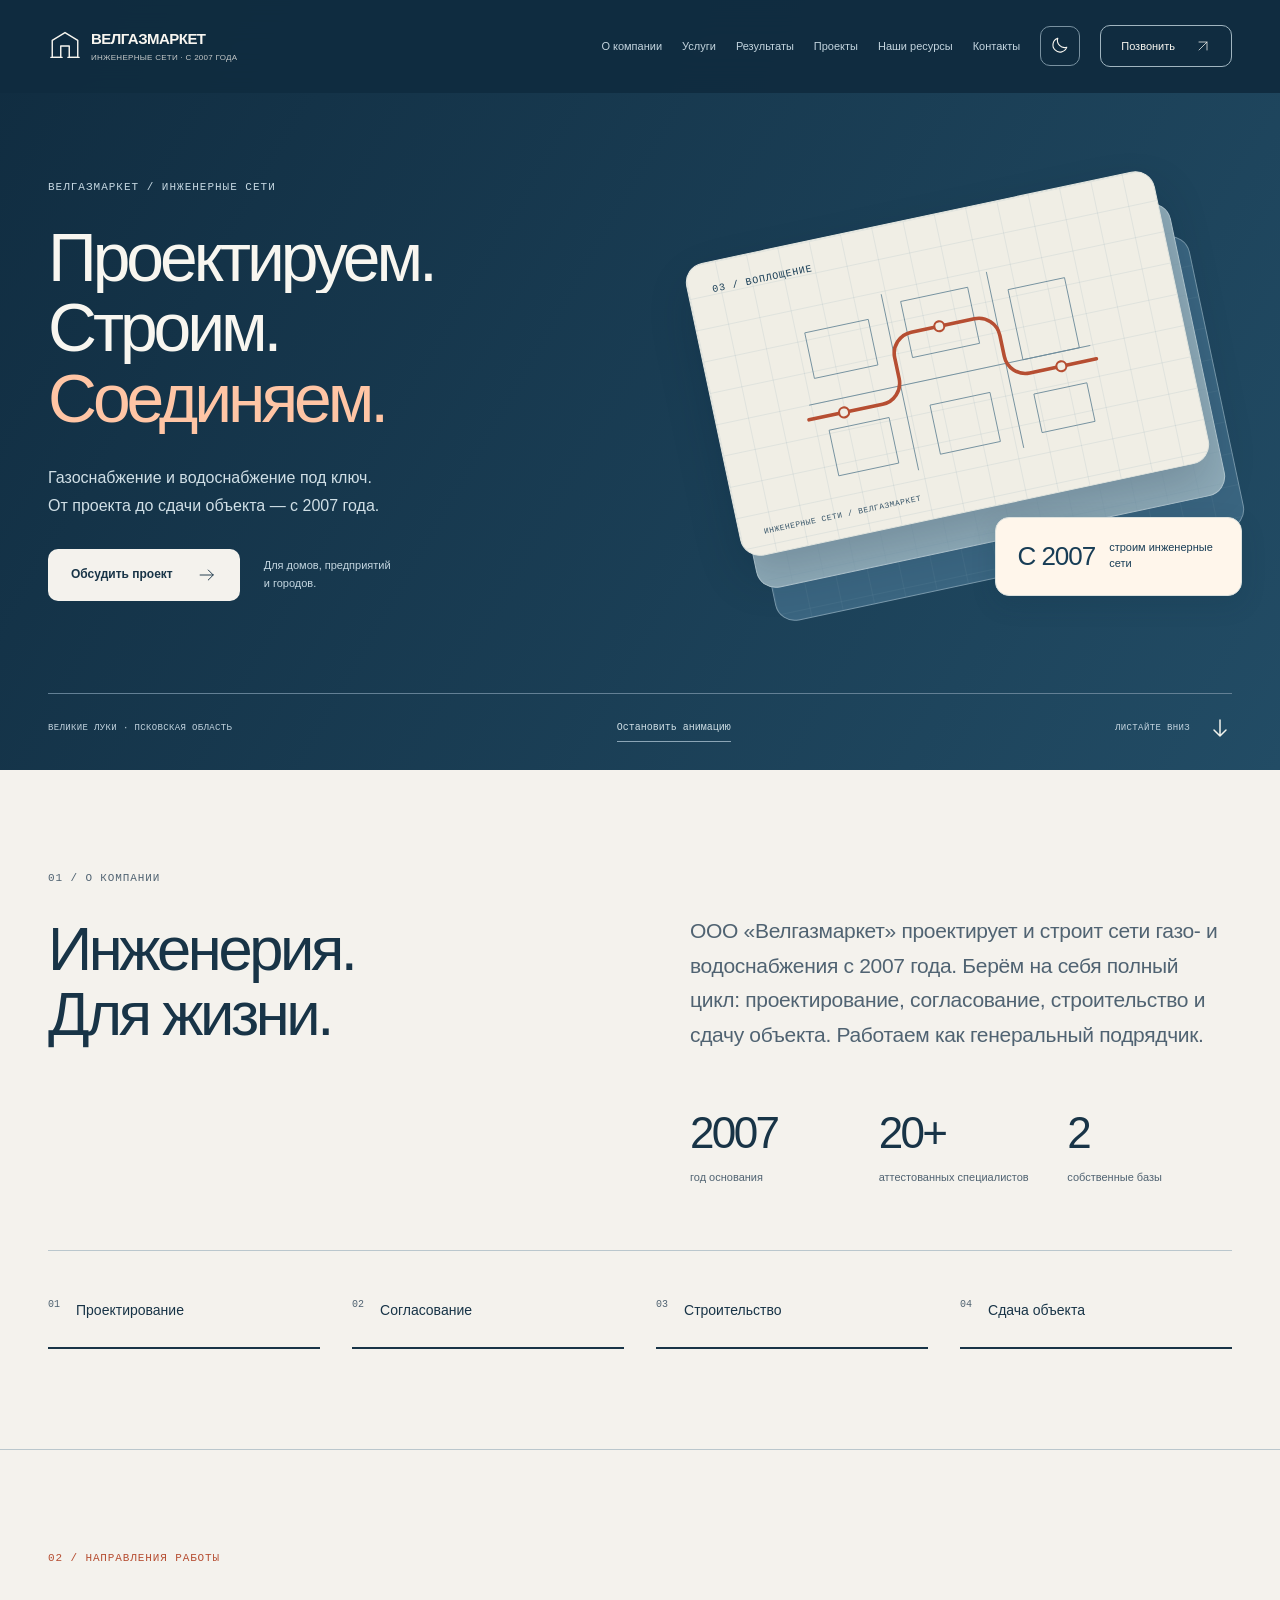
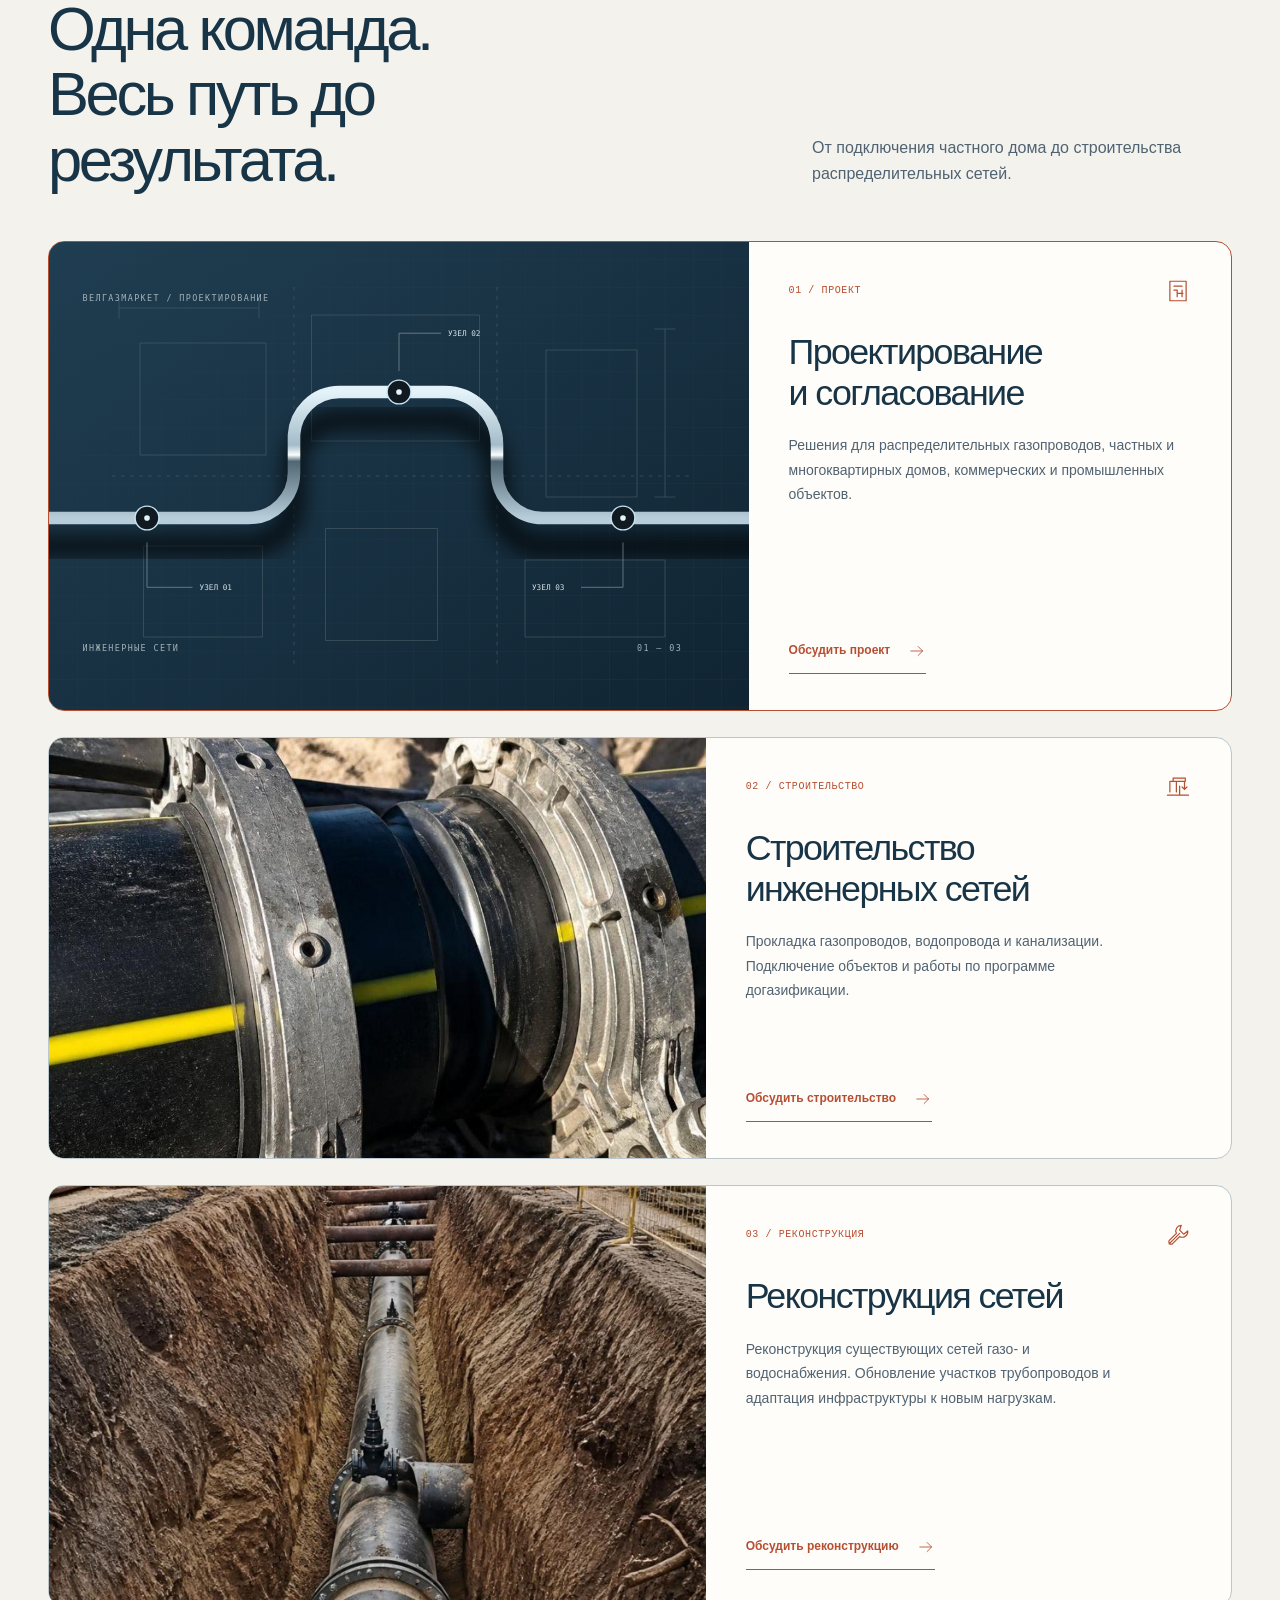
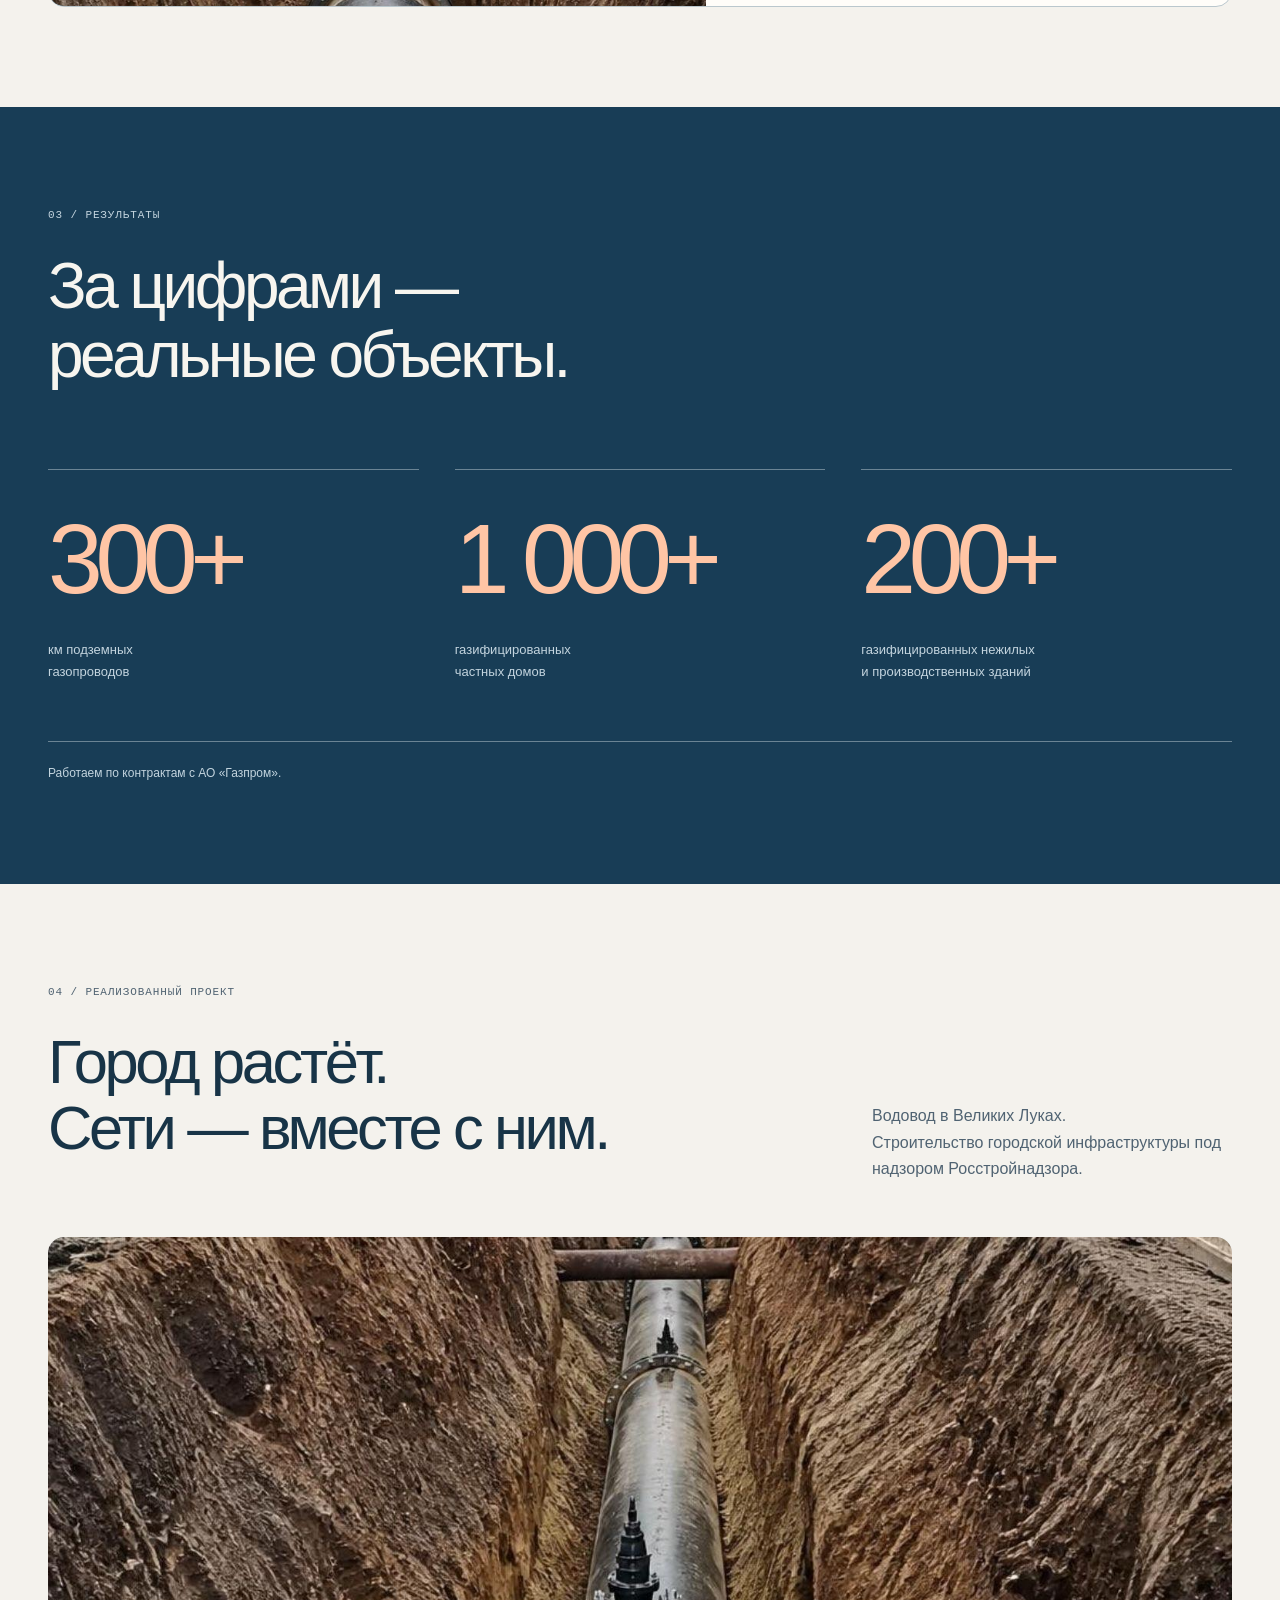
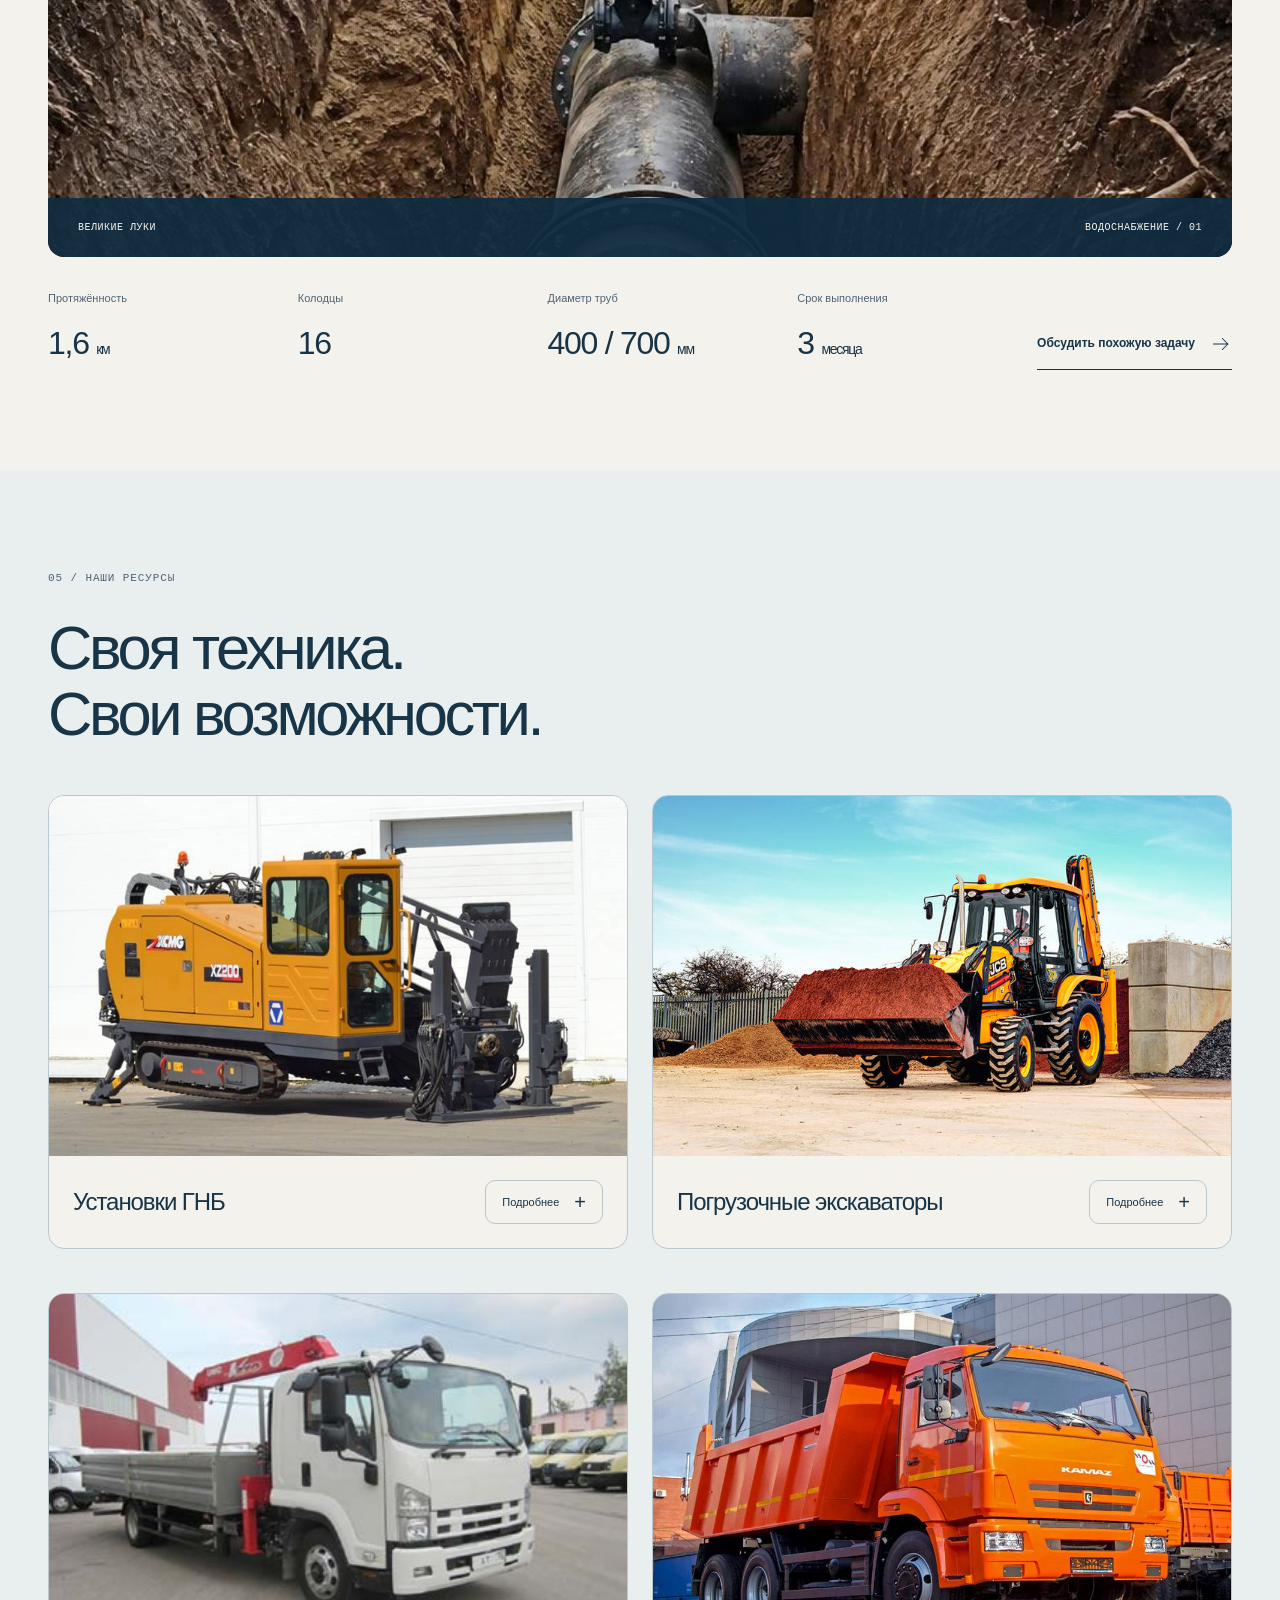
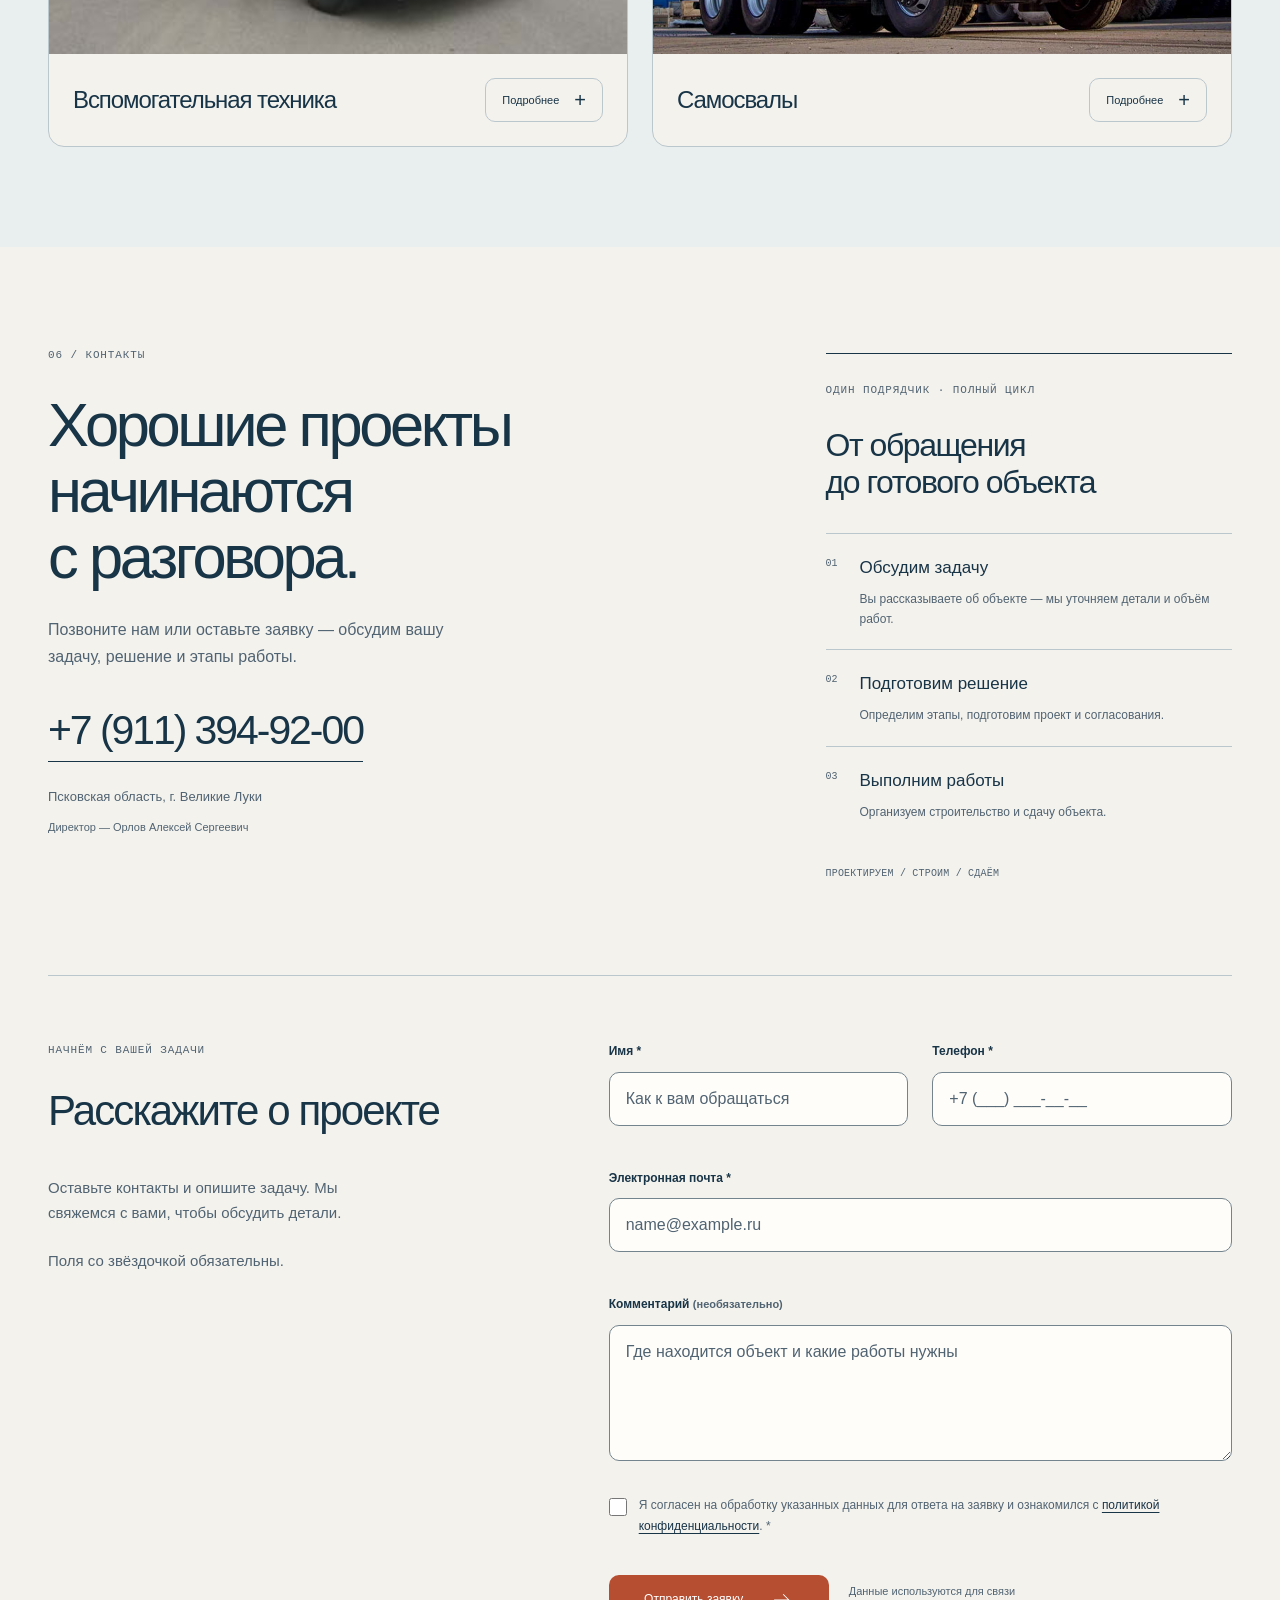
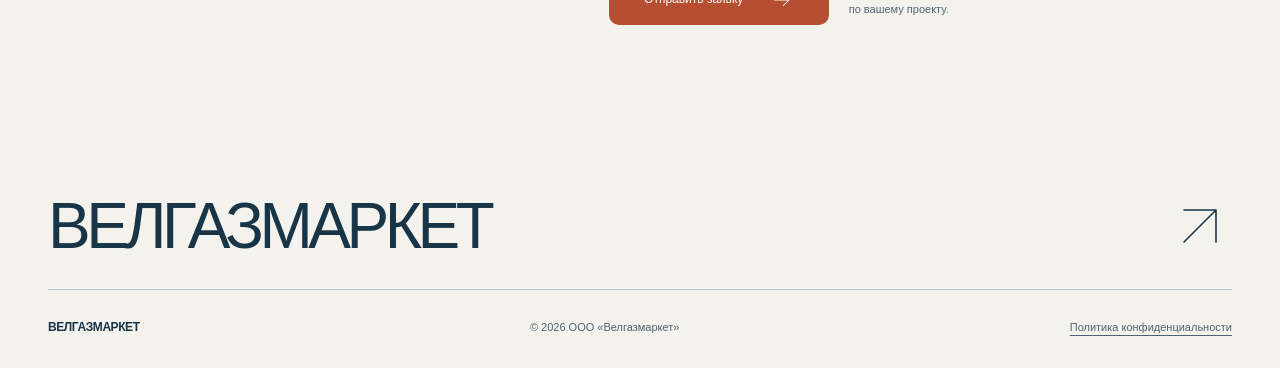
==== commit 260496c3: "Refresh palette and simplify decorative motion" ====
--- a/index.html
+++ b/index.html
@@ -1,8 +1,7 @@
 <!doctype html>
 <html lang="ru">
-<head><meta charset="UTF-8"><meta name="viewport" content="width=device-width,initial-scale=1"><meta name="theme-color" content="#f1f0e8"><meta name="description" content="ООО «Велгазмаркет»: проектирование и строительство сетей газо- и водоснабжения в Великих Луках. Работаем с 2007 года."><title>Велгазмаркет — газоснабжение и водоснабжение под ключ</title><link rel="icon" href="assets/favicon.svg" type="image/svg+xml"><script src="theme.js"></script><link rel="stylesheet" href="style.css"><script src="script.js" defer></script></head>
+<head><meta charset="UTF-8"><meta name="viewport" content="width=device-width,initial-scale=1"><meta name="theme-color" content="#102c40"><meta name="description" content="ООО «Велгазмаркет»: проектирование и строительство сетей газо- и водоснабжения в Великих Луках. Работаем с 2007 года."><title>Велгазмаркет — газоснабжение и водоснабжение под ключ</title><link rel="icon" href="assets/favicon.svg" type="image/svg+xml"><script src="theme.js"></script><link rel="stylesheet" href="style.css"><script src="script.js" defer></script></head>
 <body>
-<div class="scroll-progress" aria-hidden="true"></div>
 <a class="skip" href="#main">Перейти к содержанию</a>
 <svg class="svg-library" xmlns="http://www.w3.org/2000/svg" aria-hidden="true"><defs>
 <symbol id="pipe" viewBox="0 0 48 48"><path d="M6 40V16L24 5l18 11v24H30V24H18v16z"/><path d="M4 40h16m8 0h16"/></symbol>
@@ -15,42 +14,52 @@
 <header class="header" id="header"><div class="container header-inner"><a class="brand" href="#home" aria-label="Велгазмаркет — на главную"><svg aria-hidden="true"><use href="#pipe"/></svg><span>ВЕЛГАЗМАРКЕТ<small>ИНЖЕНЕРНЫЕ СЕТИ · С 2007 ГОДА</small></span></a><button class="theme-toggle" type="button" aria-label="Включить светлую тему" title="Включить светлую тему"><span aria-hidden="true">☀</span></button><button class="menu-toggle" type="button" aria-expanded="false" aria-controls="navigation" aria-label="Открыть меню"><span></span><span></span></button><nav id="navigation" aria-label="Главная навигация"><a href="#about">О компании</a><a href="#services">Услуги</a><a href="#results">Результаты</a><a href="#project">Проекты</a><a href="#advantages">Наши ресурсы</a><a href="#contacts">Контакты</a><a class="nav-phone" href="tel:+79113949200">Позвонить: +7 (911) 394-92-00</a></nav><a class="header-call" href="tel:+79113949200">Позвонить <svg class="link-arrow" viewBox="0 0 32 32" aria-hidden="true"><path d="M8 24 24 8M8 8h16v16"/></svg></a></div></header>
 <main id="main">
 <section class="hero" id="home">
-  <div class="container hero-layout">
-    <div class="hero-copy">
-      <p class="eyebrow reveal"><span class="status-dot" aria-hidden="true"></span> ИНЖЕНЕРНЫЕ СЕТИ. С 2007 ГОДА.</p>
-      <h1 class="reveal">Соединяем<br>с <em>важным.</em></h1>
-      <p class="hero-description reveal">Газоснабжение и водоснабжение под ключ.<br>Проектируем и строим сети для домов,<br class="desktop-break"> предприятий и городов.</p>
-      <div class="hero-actions reveal"><a class="button hero-consult" href="#contacts">Обсудить проект <span class="button-icon"><svg aria-hidden="true"><use href="#arrow"/></svg></span></a><span class="hero-note">От первого решения<br>до готового объекта.</span></div>
+  <div class="hero-sticky">
+    <div class="light-art" aria-hidden="true">
+      <div class="art-stack">
+        <div class="art-panel art-panel--back"><span class="art-panel-label">01 / ИДЕЯ</span></div>
+        <div class="art-panel art-panel--middle"><span class="art-panel-label">02 / РЕШЕНИЕ</span></div>
+        <div class="art-panel art-panel--front">
+          <span class="art-panel-label">03 / ВОПЛОЩЕНИЕ</span>
+          <svg class="plan-art" viewBox="0 0 440 290">
+            <g class="plan-blocks"><path d="M35 50h90v65H35zM175 35h95v80h-95zM325 50h80v100h-80zM40 190h85v65H40zM185 185h85v70h-85zM330 200h75v55h-75z"/><path d="M150 20v250M300 20v250M20 150h400"/></g>
+            <path class="plan-route" d="M15 170h105a30 30 0 0 0 30-30v-30a30 30 0 0 1 30-30h90a30 30 0 0 1 30 30v30a30 30 0 0 0 30 30h95"/>
+            <g class="plan-nodes"><circle cx="65" cy="170" r="7"/><circle cx="220" cy="80" r="7"/><circle cx="375" cy="170" r="7"/></g>
+          </svg>
+          <span class="art-panel-footer">ИНЖЕНЕРНЫЕ СЕТИ / ВЕЛГАЗМАРКЕТ</span>
+        </div>
+      </div>
+      <div class="art-note"><strong>С 2007</strong><span>строим инженерные сети</span></div>
     </div>
-    <div class="hero-art" aria-hidden="true">
-      <div class="orbit-caption"><span>ВЕЛГАЗМАРКЕТ</span><span>СИСТЕМА СВЯЗЕЙ / 01</span></div>
-      <div class="orb"><div class="orb-shade"></div></div>
-      <svg class="hero-schematic" viewBox="0 0 600 600" fill="none">
-        <defs><clipPath id="globe-clip"><circle cx="300" cy="300" r="211"/></clipPath></defs>
-        <g class="orb-grid" clip-path="url(#globe-clip)">
-          <circle cx="300" cy="300" r="211"/><ellipse cx="300" cy="300" rx="76" ry="211"/><ellipse cx="300" cy="300" rx="151" ry="211"/>
-          <ellipse cx="300" cy="300" rx="211" ry="73"/><ellipse cx="300" cy="300" rx="211" ry="150"/>
-          <path d="M89 300h422M300 89v422M111 207h378M111 393h378M180 125h240M180 475h240"/>
-        </g>
-        <g class="orbit-track"><ellipse cx="300" cy="300" rx="286" ry="104" transform="rotate(-35 300 300)"/><ellipse class="orbit-dash" cx="300" cy="300" rx="286" ry="104" transform="rotate(35 300 300)"/></g>
-        <g class="network-line"><path d="M108 411h68a28 28 0 0 0 28-28v-99a28 28 0 0 1 28-28h127a28 28 0 0 0 28-28v-44h105"/></g>
-        <g class="network-nodes"><circle cx="108" cy="411" r="9"/><circle cx="300" cy="256" r="9"/><circle cx="492" cy="184" r="9"/></g>
-        <circle class="orbit-satellite" cx="300" cy="300" r="254"/>
-        <g class="orbit-cross"><path d="M52 118h16m-8-8v16M527 473h16m-8-8v16"/></g>
-      </svg>
-      <div class="orbit-label orbit-label-top"><span class="status-dot"></span> ПРОЕКТИРУЕМ</div>
-      <div class="orbit-label orbit-label-bottom"><span>300+</span><small>КМ ПОДЗЕМНЫХ СЕТЕЙ</small></div>
-      <div class="orbit-footnote">ОТ ИДЕИ — К ИНФРАСТРУКТУРЕ</div>
+    <div class="container hero-layout">
+      <div class="hero-copy">
+        <p class="eyebrow">ВЕЛГАЗМАРКЕТ / ИНЖЕНЕРНЫЕ СЕТИ</p>
+        <h1><span class="hero-line"><span>Проектируем.</span></span><span class="hero-line"><span>Строим.</span></span><span class="hero-line"><span>Соединяем.</span></span></h1>
+        <p class="hero-description">Газоснабжение и водоснабжение под ключ.<br>От проекта до сдачи объекта — с 2007 года.</p>
+        <div class="hero-actions"><a class="button hero-consult" href="#contacts">Обсудить проект <svg aria-hidden="true"><use href="#arrow"/></svg></a><span class="hero-note">Для домов, предприятий<br>и городов.</span></div>
+      </div>
+      <div class="hero-bottom"><span>ВЕЛИКИЕ ЛУКИ · ПСКОВСКАЯ ОБЛАСТЬ</span><button class="motion-toggle" type="button" aria-pressed="false" hidden>Остановить анимацию</button><a class="scroll-cue" href="#about" aria-label="Перейти к разделу о компании"><span>ЛИСТАЙТЕ ВНИЗ</span><svg viewBox="0 0 24 24" aria-hidden="true"><path d="M12 4v16m-6-6 6 6 6-6"/></svg></a></div>
     </div>
-    <div class="hero-bottom"><span>ВЕЛИКИЕ ЛУКИ · ПСКОВСКАЯ ОБЛАСТЬ</span><button class="motion-toggle" type="button" aria-pressed="false" hidden>Остановить анимацию</button><a class="scroll-cue" href="#about" aria-label="Перейти к разделу о компании"><span>ЛИСТАЙТЕ ВНИЗ</span><svg viewBox="0 0 24 24" aria-hidden="true"><path d="M12 4v16m-6-6 6 6 6-6"/></svg></a></div>
   </div>
 </section>
 <section class="section" id="about"><div class="container"><div class="section-heading reveal"><p class="eyebrow">01 / О КОМПАНИИ</p><h2>Инженерия.<br>Для жизни.</h2></div><div class="about-grid"><p class="lead reveal">ООО «Велгазмаркет» проектирует и строит сети газо- и водоснабжения с 2007 года. Берём на себя полный цикл: проектирование, согласование, строительство и сдачу объекта. Работаем как генеральный подрядчик.</p><div class="about-stats reveal"><div><strong>2007</strong><span>год основания</span></div><div><strong>20+</strong><span>аттестованных специалистов</span></div><div><strong>2</strong><span>собственные базы</span></div></div></div><ol class="steps reveal"><li><span>01</span>Проектирование<span class="step-bar" aria-hidden="true"><i></i></span></li><li><span>02</span>Согласование<span class="step-bar" aria-hidden="true"><i></i></span></li><li><span>03</span>Строительство<span class="step-bar" aria-hidden="true"><i></i></span></li><li><span>04</span>Сдача объекта<span class="step-bar" aria-hidden="true"><i></i></span></li></ol></div></section>
-<section class="section services" id="services"><div class="container"><div class="section-heading reveal"><p class="eyebrow">02 / НАПРАВЛЕНИЯ РАБОТЫ</p><h2>От идеи<br>до подключения.</h2><p>От подключения частного дома до строительства распределительных сетей.</p></div><div class="service-grid">
-<article class="service-card reveal"><div class="card-top"><svg aria-hidden="true"><use href="#plan"/></svg><span>01</span></div><h3>Проектирование<br>и согласование</h3><p>Решения для распределительных газопроводов, частных и многоквартирных домов, коммерческих и промышленных объектов.</p><svg class="service-diagram" viewBox="0 0 440 140" aria-hidden="true"><path d="M12 112h102a28 28 0 0 0 28-28V55a28 28 0 0 1 28-28h78a28 28 0 0 1 28 28v29a28 28 0 0 0 28 28h124"/><path d="M12 82h70a30 30 0 0 0 30-30V12m194 116V58a30 30 0 0 1 30-30h92"/><circle cx="12" cy="112" r="7"/><circle cx="428" cy="112" r="7"/></svg></article>
-<article class="service-card reveal"><div class="card-top"><svg aria-hidden="true"><use href="#build"/></svg><span>02</span></div><h3>Строительство<br>инженерных сетей</h3><p>Прокладка газопроводов, водопровода и канализации. Подключение объектов и работы по программе догазификации.</p></article>
-<article class="service-card reveal"><div class="card-top"><svg aria-hidden="true"><use href="#repair"/></svg><span>03</span></div><h3>Реконструкция сетей</h3><p>Реконструкция существующих сетей газо- и водоснабжения. Обновление участков трубопроводов и адаптация инфраструктуры к новым нагрузкам.</p></article>
-</div></div></section>
+<section class="section services" id="services"><div class="container">
+  <div class="section-heading reveal"><p class="eyebrow">02 / НАПРАВЛЕНИЯ РАБОТЫ</p><h2>Одна команда.<br>Весь путь до результата.</h2><p>От подключения частного дома до строительства распределительных сетей.</p></div>
+  <div class="service-grid work-stack">
+    <article class="service-card work-panel reveal">
+      <div class="work-visual"><img src="assets/network-plan.svg" alt="Схематичный план инженерной сети" width="1000" height="700" loading="lazy"></div>
+      <div class="work-copy"><div class="card-top"><span>01 / ПРОЕКТ</span><svg aria-hidden="true"><use href="#plan"/></svg></div><h3>Проектирование<br>и согласование</h3><p>Решения для распределительных газопроводов, частных и многоквартирных домов, коммерческих и промышленных объектов.</p><a class="text-link" href="#contacts">Обсудить проект <svg aria-hidden="true"><use href="#arrow"/></svg></a></div>
+    </article>
+    <article class="service-card work-panel reveal">
+      <div class="work-visual"><img src="assets/hero.jpg" alt="Монтаж трубопровода при строительстве газопровода" width="1200" height="800" loading="lazy"></div>
+      <div class="work-copy"><div class="card-top"><span>02 / СТРОИТЕЛЬСТВО</span><svg aria-hidden="true"><use href="#build"/></svg></div><h3>Строительство<br>инженерных сетей</h3><p>Прокладка газопроводов, водопровода и канализации. Подключение объектов и работы по программе догазификации.</p><a class="text-link" href="#contacts">Обсудить строительство <svg aria-hidden="true"><use href="#arrow"/></svg></a></div>
+    </article>
+    <article class="service-card work-panel reveal">
+      <div class="work-visual"><img src="assets/project.jpg" alt="Трубопровод в подготовленной траншее" width="900" height="1200" loading="lazy"></div>
+      <div class="work-copy"><div class="card-top"><span>03 / РЕКОНСТРУКЦИЯ</span><svg aria-hidden="true"><use href="#repair"/></svg></div><h3>Реконструкция сетей</h3><p>Реконструкция существующих сетей газо- и водоснабжения. Обновление участков трубопроводов и адаптация инфраструктуры к новым нагрузкам.</p><a class="text-link" href="#contacts">Обсудить реконструкцию <svg aria-hidden="true"><use href="#arrow"/></svg></a></div>
+    </article>
+  </div>
+</div></section>
 <section class="section results" id="results"><div class="container"><div class="section-heading reveal"><p class="eyebrow">03 / РЕЗУЛЬТАТЫ</p><h2>За цифрами —<br>реальные объекты.</h2></div><div class="results-grid"><div class="reveal"><strong><span data-count="300">300</span>+</strong><p>км подземных<br>газопроводов</p></div><div class="reveal"><strong><span data-count="1000">1 000</span>+</strong><p>газифицированных<br>частных домов</p></div><div class="reveal"><strong><span data-count="200">200</span>+</strong><p>газифицированных нежилых<br>и производственных зданий</p></div></div><p class="contract reveal">Работаем по контрактам с АО «Газпром».</p></div></section>
 <section class="section project" id="project"><div class="container">
   <div class="project-heading"><div class="section-heading reveal"><p class="eyebrow">04 / РЕАЛИЗОВАННЫЙ ПРОЕКТ</p><h2>Город растёт.<br>Сети — вместе с ним.</h2></div><p class="lead reveal">Водовод в Великих Луках.<br>Строительство городской инфраструктуры под надзором Росстройнадзора.</p></div>
--- a/style.css
+++ b/style.css
@@ -1,22 +1,19 @@
-/* VGM / infrastructure in motion. All colour roles live in these two palettes. */
+/* VGM / calm motion, warm surfaces and an engineering-blue palette. */
 :root {
-  color-scheme: light;
-  --bg:#f1f0e8; --card:#fafaf5; --surface:#e8e9df; --text:#18201a;
-  --muted:#525e52; --line:#c1c8b9; --accent:#d4f75b; --accent-hover:#e2ff83;
-  --button-text:#18201a; --field:#fafaf5; --field-line:#788371;
-  --header-bg:#f1f0e8f5; --orb:#c7d4a5; --orb-light:#f6ffdc; --orb-dark:#69765a;
-  --art-line:#3d503e; --art-grid:#576d4966; --art-label:#fafaf5;
-  --strong-bg:#17231b; --strong-text:#f1f3e9; --strong-muted:#b8c8b4; --strong-line:#50664d;
-  --error:#a22323; --success:#225f38; --radius:26px; --max:1360px;
+  color-scheme:light;
+  --bg:#f4f2ed; --card:#fffdf9; --surface:#e9eeef; --text:#183447;
+  --muted:#506372; --line:#bac7cd; --accent:#b64e32; --accent-hover:#963d27;
+  --button-text:#ffffff; --field:#fffdf9; --field-line:#73848e;
+  --strong-bg:#183d56; --strong-text:#f7f5ef; --strong-muted:#c3d4de; --strong-line:#6a8494;
+  --error:#a22323; --success:#225f38; --radius:16px; --max:1320px;
   --ease:cubic-bezier(.22,.68,0,1.01);
 }
 [data-theme="dark"] {
   color-scheme:dark;
-  --bg:#111613; --card:#1b241d; --surface:#202c21; --text:#f0f2e8;
-  --muted:#b8c2b4; --line:#43503e; --field:#172019; --field-line:#819279;
-  --header-bg:#111613f5; --orb:#6d8750; --orb-light:#c0e98a; --orb-dark:#253e29;
-  --art-line:#d4f75b; --art-grid:#c8e4ae66; --art-label:#1b241d;
-  --strong-bg:#d4f75b; --strong-text:#18201a; --strong-muted:#3f5032; --strong-line:#8fa83f;
+  --bg:#102432; --card:#1a3548; --surface:#142e40; --text:#f4f2ed;
+  --muted:#bbcdd8; --line:#536f80; --field:#142c3c; --field-line:#8aa0ad;
+  --accent:#ffb694; --accent-hover:#ffd0b9; --button-text:#183447;
+  --strong-bg:#183d56; --strong-text:#f7f5ef; --strong-muted:#c3d4de; --strong-line:#6a8494;
   --error:#ffaaaa; --success:#a4e6b7;
 }
 *{box-sizing:border-box}
@@ -29,54 +26,70 @@
 img{display:block;max-width:100%;object-fit:cover}svg{width:28px;height:28px;fill:none;stroke:currentColor;stroke-width:1.5;stroke-linecap:round;stroke-linejoin:round;flex-shrink:0}
 .svg-library{position:absolute;width:0;height:0;overflow:hidden}
 .container{width:min(var(--max),calc(100% - 96px));margin-inline:auto}
-h1,h2,h3,p{margin-top:0}h1,h2,h3{font-weight:500;line-height:1.03;letter-spacing:-.06em}h1,h2{text-wrap:balance}
-h2{font-size:clamp(42px,5.8vw,82px);margin-bottom:28px}h3{font-size:30px;letter-spacing:-.045em}p{margin-bottom:24px}
-.section{padding:120px 0}.section-heading{margin-bottom:48px}.section-heading>p:last-child:not(.eyebrow){max-width:420px;color:var(--muted)}
+h1,h2,h3,p{margin-top:0}h1,h2,h3{font-weight:500;line-height:1.07;letter-spacing:-.055em}h1,h2{text-wrap:balance}
+h2{font-size:clamp(38px,4.8vw,66px);margin-bottom:28px}h3{font-size:30px;letter-spacing:-.045em}p{margin-bottom:24px}
+.section{padding:100px 0}.section-heading{margin-bottom:48px}.section-heading>p:last-child:not(.eyebrow){max-width:420px;color:var(--muted)}
 .eyebrow{font-family:monospace;font-size:11px;line-height:1.6;letter-spacing:.08em;font-weight:500;margin-bottom:28px;color:var(--muted)}
 .lead{font-size:19px;line-height:1.65;color:var(--muted)}
-.skip{position:fixed;top:12px;left:12px;z-index:100;transform:translateY(-180%);background:var(--accent);color:var(--button-text);padding:10px 20px;border-radius:30px}.skip:focus{transform:none}
-.scroll-progress{position:fixed;inset:0 0 auto;height:2px;background:var(--text);z-index:60;transform:scaleX(0);transform-origin:left;pointer-events:none}
-.header{position:fixed;inset:0 0 auto;z-index:50;background:var(--header-bg);backdrop-filter:blur(20px);border-bottom:1px solid transparent;transition:border-color .3s}
-.header.scrolled{border-color:var(--line)}.header-inner{min-height:92px;display:flex;align-items:center;gap:22px}
+.skip{position:fixed;top:12px;left:12px;z-index:100;transform:translateY(-180%);background:var(--accent);color:var(--button-text);padding:10px 20px;border-radius:10px}.skip:focus{transform:none}
+.header{position:fixed;inset:0 0 auto;z-index:50;background:#102c40f5;color:#f8f6f0;backdrop-filter:blur(18px);border-bottom:1px solid transparent;transition:border-color .3s}
+.header.scrolled{border-color:#4e6b7d}.header-inner{min-height:92px;display:flex;align-items:center;gap:22px}
 .brand{display:flex;align-items:center;gap:9px;font-size:15px;font-weight:800;line-height:1.2;letter-spacing:-.035em;white-space:nowrap}
-.brand svg{width:34px;height:38px;stroke-width:2}.brand small{display:block;font-size:8px;font-weight:500;letter-spacing:.035em;color:var(--muted);margin-top:5px}
-.header nav{display:none}nav a{font-size:12px;color:var(--muted);position:relative;padding:10px 0;white-space:nowrap;transition:color .2s}
+.brand svg{width:34px;height:38px;stroke-width:2}.brand small{display:block;font-size:8px;font-weight:500;letter-spacing:.035em;color:inherit;opacity:.78;margin-top:5px}
+.header nav{display:none}nav a{font-size:11px;color:#c4d5df;position:relative;padding:10px 0;white-space:nowrap;transition:color .2s}
 nav a:after{content:"";position:absolute;bottom:3px;left:0;right:0;height:1px;background:currentColor;transform:scaleX(0);transform-origin:left;transition:transform .3s}
-nav a.active,nav a:hover{color:var(--text)}nav a.active:after,nav a:hover:after{transform:scaleX(1)}
-.header nav.open{display:flex;position:absolute;top:100%;left:0;right:0;flex-direction:column;padding:25px 32px;background:var(--bg);border-bottom:1px solid var(--line);max-height:calc(100svh - 92px);overflow:auto}
+nav a.active,nav a:hover{color:#fff}nav a.active:after,nav a:hover:after{transform:scaleX(1)}
+.header nav.open{display:flex;position:absolute;top:100%;left:0;right:0;flex-direction:column;padding:25px 32px;background:#102c40;border-bottom:1px solid #4e6b7d;max-height:calc(100svh - 92px);overflow:auto}
 .header nav.open a{font-size:18px;padding:12px 0}.nav-phone{border-top:1px solid var(--line);margin-top:12px}
-.theme-toggle,.menu-toggle{display:grid;place-content:center;flex:0 0 40px;width:40px;height:40px;padding:0;color:var(--text);border:1px solid var(--line);border-radius:50%;background:none;transition:transform .3s,background .3s}
+.theme-toggle,.menu-toggle{display:grid;place-content:center;flex:0 0 40px;width:40px;height:40px;padding:0;color:#f8f6f0;border:1px solid #7991a0;border-radius:10px;background:none;transition:transform .3s,background .3s}
 .theme-toggle{margin-left:auto;font-size:23px}.theme-toggle span{line-height:1}.menu-toggle{gap:5px;border-color:transparent}.menu-toggle span{width:19px;height:1px;background:currentColor;transition:transform .3s}
 .menu-toggle[aria-expanded=true] span:first-child{transform:translateY(3px) rotate(45deg)}.menu-toggle[aria-expanded=true] span:last-child{transform:translateY(-3px) rotate(-45deg)}
-.header-call{display:flex;align-items:center;justify-content:center;gap:20px;font-size:12px;border:1px solid var(--text);padding:10px 20px;border-radius:30px;min-height:42px;white-space:nowrap;transition:background .25s,color .25s}
-.link-arrow{width:16px;height:16px}.button{display:inline-flex;justify-content:center;align-items:center;gap:28px;min-height:58px;padding:16px 26px;background:var(--accent);color:var(--button-text);border:1px solid transparent;border-radius:40px;font-size:14px;font-weight:600;line-height:1.4;transition:transform .3s var(--ease),background .3s}
-.button svg{width:22px;height:22px;transition:transform .3s}.button-icon{display:grid;place-items:center;border-radius:50%;width:36px;height:36px;border:1px solid #18201a66}.hero-consult{padding:10px 11px 10px 26px}
+.header-call{display:flex;align-items:center;justify-content:center;gap:20px;font-size:11px;border:1px solid #a1b5c0;padding:10px 20px;border-radius:10px;min-height:42px;white-space:nowrap;transition:background .25s,color .25s}
+.link-arrow{width:16px;height:16px}.button{display:inline-flex;justify-content:center;align-items:center;gap:28px;min-height:48px;padding:13px 20px;background:var(--accent);color:var(--button-text);border:1px solid transparent;border-radius:10px;font-size:12px;font-weight:500;line-height:1.4;transition:transform .3s var(--ease),background .3s}
+.button svg{width:22px;height:22px;transition:transform .3s}.button-icon{display:grid;place-items:center;width:24px;height:24px;border:0}.hero-consult{padding:10px 11px 10px 26px}
 .button:active:not(:disabled),.theme-toggle:active,.machine-toggle:active{transform:scale(.97)}
 .text-link{display:inline-flex;align-items:center;gap:30px;padding:14px 0;border-bottom:1px solid currentColor;font-size:14px;font-weight:600}.text-link svg{width:22px;height:22px}
-/* An editorial first screen, with an original vector network rather than a stock banner. */
-.hero{overflow:clip;position:relative;min-height:860px;padding-top:92px}
-.hero-layout{position:relative;min-height:768px;display:grid;grid-template-columns:1fr 1fr;align-items:center;padding-top:42px;padding-bottom:110px}
-.hero-copy{position:relative;z-index:2}.hero-copy .eyebrow{display:flex;gap:10px;align-items:center;margin-bottom:36px}
-.status-dot{display:inline-block;width:7px;height:7px;border-radius:50%;background:currentColor;flex-shrink:0}
-.hero h1{font-size:clamp(70px,7.85vw,118px);line-height:.98;margin-bottom:36px;letter-spacing:-.075em}.hero h1 em{font-style:normal;position:relative;white-space:nowrap}
-.hero h1 em:after{content:"";position:absolute;height:9px;left:0;right:-3px;bottom:0;background:var(--accent);z-index:-1;border-radius:6px}
-.hero-description{max-width:490px;color:var(--muted);font-size:17px;line-height:1.75;margin-bottom:34px}.hero-actions{display:flex;align-items:center;gap:24px}.hero-note{font-size:11px;line-height:1.6;color:var(--muted)}
-.hero-art{position:relative;justify-self:center;width:min(46vw,640px);aspect-ratio:1;transform:translate3d(var(--pointer-x,0px),calc(var(--pointer-y,0px) + var(--scroll-shift,0px)),0);color:var(--art-line)}
-.orb{position:absolute;inset:15%;border-radius:50%;background:radial-gradient(circle at 32% 22%,var(--orb-light),var(--orb) 45%,var(--orb-dark) 90%);box-shadow:inset -14px -10px 30px #00000026;overflow:hidden}
-.orb-shade{position:absolute;inset:0;border-radius:50%;background:repeating-radial-gradient(circle at 30% 30%,transparent 0 3px,#18201a0a 3px 4px);mix-blend-mode:multiply}
-.hero-schematic{position:absolute;inset:0;width:100%;height:100%;overflow:visible;stroke-width:1;stroke:var(--art-line)}
-.orb-grid{stroke:var(--art-grid);stroke-width:1}.orbit-track{opacity:.6}.orbit-dash{stroke-dasharray:3 8}.network-line{stroke:var(--art-line);stroke-width:5}.network-nodes{fill:var(--accent);stroke:var(--art-line);stroke-width:2}
-.orbit-satellite{stroke:var(--art-line);stroke-width:7;stroke-dasharray:1 1595;stroke-linecap:round;transform-origin:300px 300px;transform:rotate(-20deg)}
-.orbit-cross{stroke-width:1;opacity:.6}.orbit-caption{position:absolute;left:12%;right:3%;top:0;display:flex;justify-content:space-between;font-family:monospace;font-size:9px;letter-spacing:.04em;color:var(--muted)}
-.orbit-label{position:absolute;display:flex;align-items:center;gap:12px;background:var(--art-label);color:var(--text);border:1px solid var(--line);border-radius:40px;padding:12px 20px;font-family:monospace;font-size:10px}
-.orbit-label-top{top:21%;right:0}.orbit-label-bottom{bottom:15%;left:-3%;border-radius:14px;padding:15px 22px;align-items:center}.orbit-label-bottom span{font-family:Arial,sans-serif;font-size:34px;letter-spacing:-.05em}.orbit-label-bottom small{max-width:90px;font-size:9px;line-height:1.5}
-.orbit-footnote{position:absolute;bottom:2%;right:4%;font-family:monospace;font-size:9px;letter-spacing:.1em;color:var(--muted)}
-.motion-ready .hero-art .orbit-satellite{animation:orbit 24s linear infinite}.motion-ready .hero-art .orbit-dash{animation:route 24s linear infinite}
-.hero-art[data-motion=paused] *,.motion-paused .hero-art *{animation-play-state:paused!important}
-@keyframes orbit{to{transform:rotate(340deg)}}@keyframes route{to{stroke-dashoffset:-220}}
-.hero-bottom{position:absolute;bottom:24px;left:0;right:0;border-top:1px solid var(--line);padding-top:23px;display:flex;align-items:center;justify-content:space-between;gap:20px;font-family:monospace;font-size:10px;color:var(--muted);letter-spacing:.03em}
-.scroll-cue{display:flex;align-items:center;gap:24px}.scroll-cue svg{border:1px solid var(--line);border-radius:50%;padding:9px;width:40px;height:40px;color:var(--text)}
-.motion-toggle{background:none;border:0;border-bottom:1px solid var(--line);padding:8px 0;font-size:10px;letter-spacing:0;color:var(--muted)}
+/* A lightweight stack of illustrated plans: CSS transforms, no 3D engine. */
+.hero { position:relative; background:#183d56; color:#f8f6f0; }
+.hero-sticky { position:relative; min-height:770px; overflow:hidden; background:linear-gradient(120deg,#102c40,#224c65); isolation:isolate; }
+.hero-layout { position:relative; min-height:770px; display:flex; align-items:center; padding-top:145px; padding-bottom:135px; }
+.hero-copy { position:relative; z-index:3; width:min(610px,49%); }
+.hero-copy .eyebrow { color:#c5d7e1; font-size:11px; letter-spacing:.09em; margin-bottom:26px; }
+.hero h1 { font-size:clamp(52px,5.3vw,78px); letter-spacing:-.06em; line-height:1.04; font-weight:500; margin-bottom:30px; }
+.hero-line { display:block; }
+.hero-line:last-child { color:#ffc5a5; }
+.hero-description { max-width:390px; font-size:16px; line-height:1.7; color:#d0dfe6; margin-bottom:30px; }
+.hero-actions { display:flex; align-items:center; gap:24px; }
+.hero-note { max-width:170px; font-size:11px; color:#c5d7e1; line-height:1.6; }
+.hero .button { background:#f4f2ed; color:#183447; font-size:12px; font-weight:600; min-height:52px; padding:14px 22px; border-radius:10px; gap:24px; }
+.hero .button svg { width:20px; height:20px; }
+.hero :where(a,button):focus-visible { outline-color:#ffc5a5; }
+.light-art { position:absolute; z-index:1; top:140px; right:2%; width:min(48%,650px); height:490px; color:#183d56; }
+.art-stack { position:absolute; inset:0; }
+.art-panel { position:absolute; width:78%; height:61%; left:11%; top:15%; border:1px solid #9fbac9; border-radius:20px; transform:rotate(-12deg); overflow:hidden; }
+.art-panel::before { content:""; position:absolute; inset:0; background-image:linear-gradient(#7697aa22 1px,transparent 1px),linear-gradient(90deg,#7697aa22 1px,transparent 1px); background-size:32px 32px; pointer-events:none; }
+.art-panel--back { background:#3a6580; border-color:#7898ab; transform:translate(35px,65px) rotate(-12deg); }
+.art-panel--middle { background:#91adba; border-color:#b6cbd4; transform:translate(16px,32px) rotate(-12deg); }
+.art-panel--front { background:#f0eee5; border-color:#e2e5df; box-shadow:0 22px 45px #081f3433; }
+.art-panel-label { position:absolute; z-index:2; top:22px; left:24px; font:10px monospace; letter-spacing:.08em; color:inherit; }
+.art-panel--back .art-panel-label { color:#edf4f6; }
+.art-panel--middle .art-panel-label { color:#153c53; }
+.art-panel .plan-art { position:absolute; inset:18% 7% 12%; width:86%; height:70%; color:#285470; stroke-width:2; }
+.plan-blocks { stroke:#6e8c9b; stroke-width:1.2; }
+.plan-route { stroke:#b64e32; stroke-width:5; }
+.plan-nodes { fill:#f0eee5; stroke:#b64e32; stroke-width:3; }
+.art-panel-footer { position:absolute; bottom:18px; left:24px; font:8px monospace; letter-spacing:.07em; color:#38566a; }
+.art-note { position:absolute; z-index:3; right:2%; bottom:7%; display:flex; align-items:center; gap:14px; padding:17px 22px; background:#fff6eb; border:1px solid #dce1de; border-radius:14px; color:#183d56; box-shadow:0 8px 24px #102c4026; }
+.art-note strong { font-size:26px; font-weight:500; letter-spacing:-.04em; white-space:nowrap; }
+.art-note span { max-width:110px; font-size:11px; line-height:1.45; }
+.motion-ready:not(.motion-paused) .art-stack { animation:plan-float 5.5s ease-in-out infinite; }
+.light-art[data-motion="paused"] * { animation-play-state:paused!important; }
+@keyframes plan-float { 0%,100% { transform:translateY(0); } 50% { transform:translateY(-7px); } }
+.hero-bottom { position:absolute; z-index:4; bottom:28px; left:0; right:0; display:flex; align-items:center; justify-content:space-between; gap:25px; padding-top:20px; border-top:1px solid #638095; color:#c3d4df; font-size:9px; font-family:monospace; letter-spacing:.04em; }
+.scroll-cue { display:flex; align-items:center; gap:18px; }
+.scroll-cue svg { width:24px; height:24px; color:#f2f3ed; }
+.motion-toggle { color:#d0dfe6; background:none; border:0; border-bottom:1px solid #8ba5b6; font:10px monospace; padding:8px 0; }
+.motion-toggle:disabled { opacity:1; color:#c3d4df; }
 /* Quiet company statement and an uninterrupted four-step timeline. */
 #about{border-bottom:1px solid var(--line)}#about>.container{display:grid;grid-template-columns:1fr 1fr;gap:0 100px}#about .section-heading{margin:0}
 .about-grid{padding-top:44px}.about-grid .lead{font-size:21px;letter-spacing:-.015em}.about-stats{display:grid;grid-template-columns:repeat(3,minmax(0,1fr));gap:24px;padding-top:30px}
@@ -84,33 +97,255 @@
 .steps{grid-column:1/-1;display:grid;grid-template-columns:repeat(4,minmax(0,1fr));list-style:none;padding:48px 0 0;margin:64px 0 0;border-top:1px solid var(--line);gap:32px}
 .steps li{display:flex;flex-wrap:wrap;gap:16px;font-size:14px}.steps li>span{color:var(--muted);font:10px monospace}.steps .step-bar{flex-basis:100%;height:2px;background:var(--line);margin-top:9px;overflow:hidden}.step-bar i{display:block;width:100%;height:100%;background:var(--text);transform-origin:left}
 .js-motion .step-bar i{transform:scaleX(0);transition:transform 1.2s var(--ease) var(--stage-delay,0ms)}.js-motion .stage-visible .step-bar i{transform:scaleX(1)}
-.services .section-heading{display:grid;grid-template-columns:1.1fr 1fr;column-gap:70px;align-items:end}.services .eyebrow{grid-column:1/-1}.services h2{margin:0}.services .section-heading>p:last-child{justify-self:end;margin-bottom:5px}
-.service-grid{display:grid;grid-template-columns:1.12fr 1fr;gap:18px}
-.service-card{position:relative;min-width:0;display:flex;flex-direction:column;background:var(--card);border:1px solid var(--line);border-radius:var(--radius);padding:34px 40px;overflow:hidden;transition:transform .45s var(--ease),border-color .3s}
-.service-card:first-child{grid-row:span 2;background:var(--accent);color:var(--button-text);border-color:transparent;padding:40px}.card-top{display:flex;justify-content:space-between;align-items:center;margin-bottom:26px}.card-top span{font:12px monospace;opacity:.8}.card-top svg{width:30px;height:30px}
-.service-card h3{font-size:30px;margin-bottom:18px;line-height:1.1}.service-card p{font-size:14px;line-height:1.7;color:var(--muted);max-width:420px;margin-bottom:0}.service-card:first-child .card-top{margin-bottom:66px}.service-card:first-child h3{font-size:44px}.service-card:first-child p{color:#3a4826;font-size:16px}.service-diagram{margin-top:auto;padding-top:36px;min-height:140px;width:100%;height:auto;stroke-width:1.5}
-.results{background:var(--strong-bg);color:var(--strong-text);border-radius:36px;margin:0 20px;padding:100px 0}.results .eyebrow{color:var(--strong-muted)}.results h2{font-size:clamp(40px,5vw,68px)}.results-grid{display:grid;grid-template-columns:repeat(3,minmax(0,1fr));gap:36px;margin-top:80px}
-.results-grid>div{border-top:1px solid var(--strong-line);padding-top:30px}.results-grid strong{display:block;font-size:clamp(54px,7.7vw,112px);letter-spacing:-.075em;font-weight:400;line-height:1.2;white-space:nowrap;font-variant-numeric:tabular-nums}.results-grid p{color:var(--strong-muted);font-size:13px;line-height:1.7;margin:20px 0 0}.contract{margin:58px 0 0;border-top:1px solid var(--strong-line);padding-top:22px;font-size:12px;color:var(--strong-muted)}
+/* Easy-to-read service cards remain in the normal document flow. */
+.services .section-heading { display:grid; grid-template-columns:1.1fr 1fr; column-gap:70px; align-items:end; }
+.services .eyebrow { grid-column:1/-1; color:var(--accent); }
+.services h2 { margin:0; }
+.services .section-heading>p:last-child { justify-self:end; margin-bottom:5px; }
+.service-grid.work-stack { display:grid; gap:26px; }
+.service-card.work-panel { position:relative; display:grid; grid-template-columns:1.25fr 1fr; min-width:0; min-height:420px; padding:0; background:var(--card); color:var(--text); border:1px solid var(--line); border-radius:var(--radius); overflow:hidden; }
+.service-card.work-panel:first-child { min-height:470px; grid-template-columns:1.45fr 1fr; border-color:var(--accent); }
+.work-visual { position:relative; min-width:0; min-height:420px; overflow:hidden; background:#224c65; }
+.work-visual > img { width:100%; height:100%; min-height:420px; position:absolute; inset:0; object-fit:cover; transition:transform .7s var(--ease); }
+.work-copy { position:relative; padding:36px 40px; display:flex; flex-direction:column; align-items:flex-start; }
+.work-copy .card-top { width:100%; display:flex; justify-content:space-between; align-items:center; color:var(--accent); margin-bottom:28px; }
+.work-copy .card-top span { font:10px monospace; letter-spacing:.06em; }
+.work-copy .card-top svg { width:26px; height:26px; }
+.work-copy h3 { max-width:420px; font-size:clamp(28px,2.8vw,38px); line-height:1.14; letter-spacing:-.045em; font-weight:500; margin-bottom:20px; }
+.work-copy p { color:var(--muted); font-size:14px; line-height:1.75; max-width:390px; margin-bottom:28px; }
+.work-copy .text-link { margin-top:auto; padding:12px 0; color:var(--accent); font-size:12px; min-height:44px; gap:18px; }
+.work-copy .text-link svg { width:18px; height:18px; }
+.results{background:var(--strong-bg);color:var(--strong-text);border-radius:0;margin:0;padding:100px 0}.results .eyebrow{color:var(--strong-muted)}.results h2{font-size:clamp(40px,5vw,68px)}.results-grid{display:grid;grid-template-columns:repeat(3,minmax(0,1fr));gap:36px;margin-top:80px}
+.results-grid>div{border-top:1px solid var(--strong-line);padding-top:30px}.results-grid strong{color:#ffc5a5;display:block;font-size:clamp(54px,7.7vw,112px);letter-spacing:-.075em;font-weight:400;line-height:1.2;white-space:nowrap;font-variant-numeric:tabular-nums}.results-grid p{color:var(--strong-muted);font-size:13px;line-height:1.7;margin:20px 0 0}.contract{margin:58px 0 0;border-top:1px solid var(--strong-line);padding-top:22px;font-size:12px;color:var(--strong-muted)}
 .project-heading{display:grid;grid-template-columns:1.1fr 1fr;align-items:end;gap:70px}.project-heading .lead{max-width:360px;justify-self:end;font-size:16px;margin-bottom:54px}.project-photo{position:relative;margin:0;border-radius:var(--radius);overflow:hidden;background:var(--surface)}.project-photo img{width:100%;height:620px;object-position:50% 55%;transition:transform 1s var(--ease)}
-.project-photo figcaption{position:absolute;inset:auto 0 0;background:#18201ae8;color:#f1f0e8;display:flex;justify-content:space-between;gap:20px;padding:24px 30px;font:10px monospace;letter-spacing:.05em}
+.project-photo figcaption{position:absolute;inset:auto 0 0;background:#102c40ed;color:#f8f6f0;display:flex;justify-content:space-between;gap:20px;padding:24px 30px;font:10px monospace;letter-spacing:.05em}
 .project-bottom{display:flex;align-items:end;justify-content:space-between;gap:30px}.project-specs{display:grid;grid-template-columns:repeat(4,minmax(0,1fr));gap:40px;margin:32px 0 0;flex:1}.project-specs dt{font-size:11px;color:var(--muted);margin-bottom:10px}.project-specs dd{margin:0;font-size:32px;letter-spacing:-.04em;white-space:nowrap}.project-specs small{font-size:14px}.project-bottom .text-link{font-size:12px;gap:15px}
 #advantages{background:var(--surface)}.equipment-catalog{position:relative;display:grid;grid-template-columns:repeat(2,minmax(0,1fr));gap:44px 24px;isolation:isolate}.machine-card{position:relative;z-index:1;min-width:0;background:var(--bg);border:1px solid var(--line);border-radius:var(--radius);transition:transform .4s var(--ease),border-color .3s}.machine-card.details-open{z-index:10}
 .machine-card>img{width:100%;height:360px;border-radius:calc(var(--radius) - 1px) calc(var(--radius) - 1px) 0 0;object-position:center}.machine-heading{padding:24px;display:flex;align-items:center;justify-content:space-between;gap:16px}.machine-heading h3{font-size:24px;line-height:1.15;margin:0;max-width:280px}
-.machine-toggle{flex-shrink:0;display:inline-flex;align-items:center;gap:15px;min-height:44px;border:1px solid var(--line);border-radius:30px;padding:10px 16px;background:none;color:var(--text);font-size:11px;transition:background .3s,transform .3s}.machine-toggle span{font-size:20px;line-height:1;transition:transform .3s}.machine-toggle[aria-expanded=true] span{transform:rotate(45deg)}
+.machine-toggle{flex-shrink:0;display:inline-flex;align-items:center;gap:15px;min-height:44px;border:1px solid var(--line);border-radius:10px;padding:10px 16px;background:none;color:var(--text);font-size:11px;transition:background .3s,transform .3s}.machine-toggle span{font-size:20px;line-height:1;transition:transform .3s}.machine-toggle[aria-expanded=true] span{transform:rotate(45deg)}
 .machine-details{position:absolute;inset:100% -1px auto;visibility:hidden;opacity:0;transform:translateY(-10px);pointer-events:none;background:var(--card);border:1px solid var(--line);border-radius:0 0 var(--radius) var(--radius);transition:opacity .3s,transform .3s,visibility 0s .3s;box-shadow:0 20px 30px #00000014}.machine-details.is-open{visibility:visible;opacity:1;transform:none;pointer-events:auto;transition-delay:0s}.machine-copy{max-height:min(65svh,480px);padding:30px;overflow:auto;overscroll-behavior:contain}.machine-copy .eyebrow{margin-bottom:14px}.machine-copy ul{padding-left:20px;margin:0 0 20px;font-size:16px}.machine-copy li+li{margin-top:8px}.machine-copy>p:last-child{color:var(--muted);font-size:14px;margin:0}
-.contacts{padding-bottom:100px}.contact-phone-only{display:grid;grid-template-columns:1.25fr .75fr;gap:100px;align-items:start}.contact-phone-only h2{font-size:clamp(44px,5.8vw,80px)}.contact-phone-only .lead{font-size:16px;max-width:400px}.contact-phone{display:inline-block;font-size:clamp(25px,3.2vw,44px);letter-spacing:-.05em;border-bottom:1px solid currentColor;padding-bottom:4px;line-height:1.3;margin:10px 0 24px;white-space:nowrap}address{font-style:normal;font-size:13px;color:var(--muted)}address span{display:block;margin-top:10px;font-size:11px}
+.contacts{padding-bottom:100px}.contact-phone-only{display:grid;grid-template-columns:1.25fr .75fr;gap:100px;align-items:start}.contact-phone-only h2{font-size:clamp(40px,4.8vw,66px)}.contact-phone-only .lead{font-size:16px;max-width:400px}.contact-phone{display:inline-block;font-size:clamp(25px,3.2vw,44px);letter-spacing:-.05em;border-bottom:1px solid currentColor;padding-bottom:4px;line-height:1.3;margin:10px 0 24px;white-space:nowrap}address{font-style:normal;font-size:13px;color:var(--muted)}address span{display:block;margin-top:10px;font-size:11px}
 .contact-route{margin-top:6px;padding-top:28px;border-top:1px solid var(--text)}.contact-route h3{font-size:32px;line-height:1.15}.contact-route ol{list-style:none;margin:30px 0 0;padding:0}.contact-route li{display:flex;gap:22px;padding:20px 0;border-top:1px solid var(--line)}.route-number{font:10px monospace;padding-top:4px;color:var(--muted)}.contact-route strong{font-weight:500;font-size:17px}.contact-route li p{font-size:12px;color:var(--muted);margin:8px 0 0}.route-footer{margin:25px 0 0;font:10px monospace;letter-spacing:.02em;color:var(--muted)}
-.contact-form-layout{display:grid;grid-template-columns:.85fr 1.15fr;align-items:start;gap:100px;border-top:1px solid var(--line);margin-top:96px;padding-top:66px}.contact-form-intro h3{font-size:42px;line-height:1.1}.contact-form-intro p:not(.eyebrow){color:var(--muted);font-size:15px;max-width:300px}.contact-form{min-width:0}.form-grid{display:grid;grid-template-columns:1fr 1fr;gap:20px 24px}.form-field{min-width:0}.form-field--full{grid-column:1/-1}.form-field label{display:block;margin:0 0 10px;font-size:12px;font-weight:600}.form-field input,.form-field textarea{display:block;width:100%;min-height:52px;padding:14px 16px;border:1px solid var(--field-line);border-radius:12px;background:var(--field);color:var(--text);font-size:16px;line-height:1.5;transition:border-color .25s,background .25s}.form-field textarea{resize:vertical;min-height:136px}.form-field :is(input,textarea)::placeholder{color:var(--muted);opacity:1}.form-field [aria-invalid=true]{border-color:var(--error)}
+.contact-form-layout{display:grid;grid-template-columns:.85fr 1.15fr;align-items:start;gap:100px;border-top:1px solid var(--line);margin-top:96px;padding-top:66px}.contact-form-intro h3{font-size:42px;line-height:1.1}.contact-form-intro p:not(.eyebrow){color:var(--muted);font-size:15px;max-width:300px}.contact-form{min-width:0}.form-grid{display:grid;grid-template-columns:1fr 1fr;gap:20px 24px}.form-field{min-width:0}.form-field--full{grid-column:1/-1}.form-field label{display:block;margin:0 0 10px;font-size:12px;font-weight:600}.form-field input,.form-field textarea{display:block;width:100%;min-height:52px;padding:14px 16px;border:1px solid var(--field-line);border-radius:10px;background:var(--field);color:var(--text);font-size:16px;line-height:1.5;transition:border-color .25s,background .25s}.form-field textarea{resize:vertical;min-height:136px}.form-field :is(input,textarea)::placeholder{color:var(--muted);opacity:1}.form-field [aria-invalid=true]{border-color:var(--error)}
 .field-error{display:block;min-height:1.6em;font-size:11px;line-height:1.6;color:var(--error);margin-top:5px}.form-honeypot{position:absolute;width:1px;height:1px;overflow:hidden;clip-path:inset(50%);white-space:nowrap}.form-consent{display:flex;gap:12px;font-size:12px;color:var(--muted);line-height:1.7;margin-top:12px}.form-consent input{width:18px;height:18px;flex-shrink:0;margin:3px 0 0;accent-color:var(--text)}.form-consent a{color:var(--text);text-decoration:underline;text-underline-offset:3px}.form-note{font-size:11px;line-height:1.65;color:var(--muted);margin:0}.form-actions{display:flex;align-items:center;gap:20px;margin-top:16px}.form-submit{flex-shrink:0;min-width:220px}.form-actions .form-note{max-width:180px}.form-status{min-height:3.4em;margin:22px 0 0;font-size:13px;color:var(--muted)}.contact-form[data-state=error] .form-status{color:var(--error)}.contact-form[data-state=success] .form-status{color:var(--success)}
-footer{padding:0 0 32px;overflow:hidden}.footer-wordmark{display:flex;align-items:center;justify-content:space-between;border-bottom:1px solid var(--line);padding-bottom:28px;margin-bottom:28px;font-size:clamp(28px,8.8vw,140px);font-weight:600;letter-spacing:-.07em;line-height:1.1}.footer-wordmark svg{width:8vw;height:8vw;max-width:110px;max-height:110px;stroke-width:.8}.footer-inner{display:flex;justify-content:space-between;align-items:center;gap:20px;font-size:11px;color:var(--muted)}.footer-inner .brand{font-size:12px;color:var(--text)}.footer-inner>a:last-child{text-decoration:underline;text-underline-offset:4px}
+footer{padding:0 0 32px;overflow:hidden}.footer-wordmark{display:flex;align-items:center;justify-content:space-between;border-bottom:1px solid var(--line);padding-bottom:28px;margin-bottom:28px;font-size:clamp(28px,5vw,72px);font-weight:400;letter-spacing:-.07em;line-height:1.1}.footer-wordmark svg{width:5vw;height:5vw;max-width:70px;max-height:70px;stroke-width:.8}.footer-inner{display:flex;justify-content:space-between;align-items:center;gap:20px;font-size:11px;color:var(--muted)}.footer-inner .brand{font-size:12px;color:var(--text)}.footer-inner>a:last-child{text-decoration:underline;text-underline-offset:4px}
 .back-top{position:fixed;right:22px;bottom:22px;z-index:30;display:grid;place-items:center;width:44px;height:44px;border:1px solid var(--line);border-radius:50%;background:var(--card);color:var(--text);font-size:21px;opacity:0;visibility:hidden;transform:translateY(10px);pointer-events:none;transition:opacity .3s,transform .3s,visibility .3s}.back-top.show{opacity:1;visibility:visible;transform:none;pointer-events:auto}
 .policy{padding-top:160px;padding-bottom:80px;max-width:800px;min-height:85svh}.policy h1{font-size:clamp(30px,5vw,56px);overflow-wrap:anywhere}.policy h2{font-size:30px;letter-spacing:-.04em;margin-top:40px}.policy p{color:var(--muted)}.policy a:not(.button){color:var(--text);text-decoration:underline;text-underline-offset:4px}
-.js-motion .reveal{opacity:0;transform:translateY(32px);transition:opacity .85s var(--ease),transform .85s var(--ease),border-color .3s}.js-motion .reveal.visible{opacity:1;transform:none}.js-motion .reveal.reveal-entering{transition-delay:var(--reveal-delay,0ms)}
-@media(hover:hover){.button:hover:not(:disabled){background:var(--accent-hover);transform:translateY(-3px)}.button:hover:not(:disabled) svg,.text-link:hover svg{transform:translateX(3px)}.theme-toggle:hover{background:var(--surface);transform:rotate(15deg)}.header-call:hover{background:var(--text);color:var(--bg)}.service-card:hover,.js-motion .service-card.visible:hover{transform:translateY(-5px);border-color:var(--text)}.machine-card:hover,.js-motion .machine-card.visible:hover{transform:translateY(-4px);border-color:var(--text)}.machine-toggle:hover{background:var(--surface)}.project-photo:hover img{transform:scale(1.025)}.form-field :is(input,textarea):hover{border-color:var(--text)}}
-@media(min-width:1200px){.header nav{display:flex;gap:20px;margin-left:auto}.header nav .nav-phone,.menu-toggle{display:none}.theme-toggle{order:2;margin:0}.header-call{order:3}.header-inner{gap:20px}}
-@media(max-width:1199px){.container{width:calc(100% - 64px)}.hero{min-height:780px}.hero-layout{min-height:688px}.hero h1{font-size:8vw}.hero-note{display:none}.hero-art{width:46vw}.hero-description{font-size:15px}.section{padding:90px 0}#about>.container{gap:0 60px}.about-grid .lead{font-size:18px}.about-stats{gap:15px}.about-stats strong{font-size:36px}.service-card{padding:30px}.service-card:first-child{padding:32px}.service-card:first-child h3{font-size:38px}.project-specs{gap:22px}.project-bottom{display:block}.project-bottom .text-link{margin-top:20px}.contact-phone-only,.contact-form-layout{gap:55px}.form-actions{flex-wrap:wrap}.form-actions .form-note{max-width:none}.machine-heading{flex-wrap:wrap}.machine-heading h3{font-size:24px;max-width:none}.machine-card>img{height:300px}.steps{gap:20px}.hero-bottom{font-size:9px}.hero-bottom>span{max-width:220px}}
-@media(max-width:799px){.container{width:calc(100% - 40px)}.header-inner{min-height:78px;gap:12px}.header-call{display:none}.header nav.open{max-height:calc(100svh - 78px)}.brand{font-size:14px}.brand small{font-size:7px}.hero{min-height:0;padding-top:78px}.hero-layout{min-height:0;display:flex;flex-direction:column;align-items:stretch;padding-top:55px;padding-bottom:100px}.hero-copy .eyebrow{font-size:10px;margin-bottom:28px}.hero h1{font-size:clamp(64px,12vw,94px);margin-bottom:25px}.hero-description{font-size:16px;max-width:440px}.hero-note{display:block}.hero-art{width:min(80vw,500px);align-self:center;margin-top:45px;margin-bottom:20px}.hero-bottom{bottom:12px;padding-top:16px;gap:15px;flex-wrap:wrap}.hero-bottom>span{max-width:none;font-size:8px}.scroll-cue{margin-left:auto;gap:8px}.scroll-cue span{display:none}.motion-toggle{font-size:9px}.section{padding:76px 0}h2{font-size:clamp(40px,7.5vw,58px)}#about>.container{display:block}.about-grid{padding-top:10px}.about-grid .lead{max-width:570px;font-size:18px}.about-stats{gap:25px;padding-top:15px}.about-stats strong{font-size:42px}.steps{margin-top:40px;padding-top:28px;gap:20px 14px;grid-template-columns:repeat(2,minmax(0,1fr))}.steps li{font-size:13px;gap:10px}.services .section-heading{display:block}.services h2{margin-bottom:24px}.services .section-heading>p:last-child{justify-self:start;max-width:340px}.service-grid{grid-template-columns:1fr;gap:16px}.service-card:first-child{grid-row:auto}.service-card:first-child .card-top{margin-bottom:40px}.service-card:first-child h3{font-size:38px}.service-diagram{height:145px;min-height:0;padding-top:24px}.service-card h3{font-size:28px}.service-card p{max-width:none}.results{margin:0 10px;border-radius:26px;padding:64px 0}.results>.container{width:calc(100% - 40px)}.results-grid{gap:20px;margin-top:45px}.results-grid strong{font-size:clamp(30px,7.5vw,56px);letter-spacing:-.07em}.results-grid p{font-size:11px}.results-grid>div{padding-top:20px}.contract{font-size:11px;margin-top:35px}.project-heading{display:block}.project-heading .lead{justify-self:start;max-width:400px;margin-bottom:28px}.project-photo img{height:470px}.project-photo figcaption{padding:20px;font-size:9px}.project-specs{grid-template-columns:repeat(2,minmax(0,1fr));gap:24px}.project-specs dd{font-size:30px}.equipment-catalog{gap:20px}.machine-card>img{height:240px}.machine-heading{padding:20px;gap:20px}.machine-heading h3{font-size:22px}.machine-copy{padding:24px}.machine-copy ul{font-size:15px}.contact-phone-only{grid-template-columns:1fr;gap:50px}.contact-phone-only h2{font-size:clamp(42px,7.5vw,62px)}.contact-phone{font-size:36px}.contact-route{max-width:500px}.contact-form-layout{grid-template-columns:1fr;gap:25px;margin-top:60px;padding-top:40px}.contact-form-intro h3{font-size:36px}.contact-form-intro p:not(.eyebrow){max-width:430px}.form-actions{flex-wrap:nowrap}.footer-inner{flex-wrap:wrap;gap:18px}.footer-wordmark{font-size:8.8vw;padding-bottom:20px}.policy{padding-top:120px}}
-@media(max-width:479px){.header-inner{gap:6px}.brand{font-size:12px;gap:7px}.brand svg{width:29px;height:32px}.theme-toggle,.menu-toggle{width:38px;height:38px;flex-basis:38px}.hero-layout{padding-top:40px;padding-bottom:110px}.hero h1{font-size:clamp(55px,13.4vw,66px)}.hero-description{font-size:14px}.hero-actions{gap:15px}.hero-note{font-size:9px}.button{font-size:12px}.hero-consult{gap:16px;padding-left:20px}.hero-art{width:91vw;margin-top:48px;margin-bottom:20px}.orbit-caption{font-size:7px}.orbit-label{font-size:8px;padding:9px 12px}.orbit-label-top{right:3%}.orbit-label-bottom{left:2%;padding:10px 16px}.orbit-label-bottom span{font-size:28px}.orbit-label-bottom small{font-size:7px;max-width:70px}.orbit-footnote{font-size:7px}.hero-bottom{row-gap:8px}.hero-bottom>span{flex-basis:100%}.scroll-cue svg{width:32px;height:32px;padding:6px}.section{padding:62px 0}.eyebrow{font-size:10px;margin-bottom:23px}h2{font-size:41px}.about-stats{gap:12px}.about-stats strong{font-size:36px}.about-stats span{font-size:10px}.service-card,.service-card:first-child{padding:26px}.service-card:first-child h3{font-size:34px}.service-card p,.service-card:first-child p{font-size:14px}.results-grid{grid-template-columns:1fr;gap:24px}.results-grid>div{display:flex;align-items:center;justify-content:space-between;gap:16px}.results-grid strong{font-size:62px;flex:0 0 51%}.results-grid p{margin:0;font-size:11px;max-width:150px}.project-photo img{height:390px}.project-photo figcaption{font-size:8px;padding:16px}.project-specs dd{font-size:27px}.equipment-catalog{grid-template-columns:1fr;gap:26px}.machine-card>img{height:270px}.machine-heading{flex-wrap:nowrap;padding:22px}.machine-heading h3{font-size:22px}.machine-toggle{gap:10px;padding:10px 12px;font-size:10px}.contact-phone-only h2{font-size:42px}.contact-phone{font-size:31px}.contact-form-intro h3{font-size:34px}.form-grid{grid-template-columns:1fr;gap:14px}.form-actions{display:block}.form-submit{width:100%;min-width:0;font-size:14px}.form-actions .form-note{margin-top:14px}.footer-inner{font-size:10px}.footer-inner .brand{flex-basis:100%;font-size:11px}.back-top{right:12px;bottom:12px}.desktop-break{display:none}}
-@media(max-width:359px){.container{width:calc(100% - 32px)}.hero h1{font-size:52px}.brand small{font-size:6px}.hero-note{display:none}.hero-copy .eyebrow{font-size:9px}.hero-art{width:90vw}.about-stats strong{font-size:30px}.steps li{font-size:12px}h2{font-size:36px}.results-grid strong{font-size:54px}.machine-heading{flex-wrap:wrap}.contact-phone{font-size:27px}.contact-phone-only h2{font-size:36px}}
-html.motion-paused{scroll-behavior:auto}.motion-paused *,.motion-paused *:before,.motion-paused *:after{animation:none!important;transition:none!important}.motion-paused .hero-art{transform:none}.motion-paused .reveal{opacity:1;transform:none}
-@media(prefers-reduced-motion:reduce){html{scroll-behavior:auto}*,*:before,*:after{animation:none!important;transition:none!important}.hero-art,.js-motion .reveal,.js-motion .reveal.visible,.js-motion .service-card.visible:hover,.js-motion .machine-card.visible:hover{transform:none;opacity:1}.js-motion .step-bar i{transform:scaleX(1)}.button:hover:not(:disabled),.button:active:not(:disabled),.button:hover:not(:disabled) svg,.theme-toggle:hover,.theme-toggle:active,.service-card:hover,.machine-card:hover,.machine-toggle:active,.project-photo:hover img{transform:none}}
+.js-motion .reveal{opacity:0;transform:translateY(24px);transition:opacity .85s var(--ease),transform .85s var(--ease),border-color .3s}.js-motion .reveal.visible{opacity:1;transform:none}.js-motion .reveal.reveal-entering{transition-delay:var(--reveal-delay,0ms)}
+.form-field :is(input,textarea):disabled { background:var(--surface); color:var(--muted); cursor:wait; }
+.form-consent input:disabled { opacity:.6; cursor:wait; }
+@media (hover:hover) {
+  .button:hover:not(:disabled) { background:var(--accent-hover); transform:translateY(-2px); }
+  .hero .button:hover:not(:disabled) { background:#fff; }
+  .work-copy .text-link:hover { color:var(--text); }
+  .button:hover:not(:disabled) svg,.text-link:hover svg { transform:translateX(3px); }
+  .theme-toggle:hover { background:#31566c; }
+  .header-call:hover { background:#f4f2ed; color:#183447; }
+  .work-panel:hover .work-visual>img { transform:scale(1.02); }
+  .machine-card:hover,.js-motion .machine-card.visible:hover { transform:translateY(-3px); border-color:var(--text); }
+  .machine-toggle:hover { background:var(--surface); }
+  .project-photo:hover img { transform:scale(1.025); }
+  .form-field :is(input,textarea):not(:disabled):not([aria-invalid="true"]):hover { border-color:var(--text); }
+}
+@media (min-width:1200px) {
+  .header nav { display:flex; gap:20px; margin-left:auto; }
+  .header nav .nav-phone,.menu-toggle { display:none; }
+  .theme-toggle { order:2; margin:0; }
+  .header-call { order:3; }
+  .header-inner { gap:20px; }
+}
+@media (max-width:1199px) {
+  .container { width:calc(100% - 64px); }
+  .hero-copy { width:52%; }
+  .hero h1 { font-size:58px; }
+  .hero-description { max-width:320px; }
+  .hero-note { display:none; }
+  .section { padding:90px 0; }
+  #about>.container { gap:0 60px; }
+  .about-grid .lead { font-size:18px; }
+  .about-stats { gap:15px; }
+  .about-stats strong { font-size:36px; }
+  .service-card.work-panel { grid-template-columns:1.2fr 1fr; min-height:410px; }
+  .service-card.work-panel:first-child { min-height:450px; grid-template-columns:1.3fr 1fr; }
+  .work-visual,.work-visual>svg,.work-visual>img { min-height:410px; }
+  .work-copy { padding:32px; }
+  .work-copy h3 { font-size:30px; }
+  .project-specs { gap:22px; }
+  .project-bottom { display:block; }
+  .project-bottom .text-link { margin-top:20px; }
+  .contact-phone-only,.contact-form-layout { gap:55px; }
+  .form-actions { flex-wrap:wrap; }
+  .form-actions .form-note { max-width:none; }
+  .machine-heading { flex-wrap:wrap; }
+  .machine-heading h3 { font-size:24px; max-width:none; }
+  .machine-card>img { height:300px; }
+  .steps { gap:20px; }
+  .hero-bottom { font-size:8px; }
+  .hero-bottom>span { max-width:220px; }
+}
+@media (max-width:899px) {
+  .hero-sticky { min-height:0; display:flex; flex-direction:column; }
+  .hero-layout { min-height:0; padding-top:40px; padding-bottom:115px; display:block; }
+  .light-art { position:relative; top:auto; right:auto; width:min(640px,90%); height:370px; align-self:center; margin-top:100px; }
+  .art-panel { height:65%; }
+  .art-note { bottom:2%; }
+  .hero-copy { width:100%; max-width:640px; }
+  .hero-copy .eyebrow { margin-bottom:22px; }
+  .hero h1 { font-size:clamp(48px,7.8vw,66px); max-width:600px; }
+  .hero-description { max-width:440px; }
+  .hero-note { display:block; }
+  .hero-bottom { bottom:24px; gap:14px; }
+  .hero-bottom>span { max-width:220px; }
+  .scroll-cue span { display:none; }
+  .services .section-heading { grid-template-columns:1fr; }
+  .services h2 { margin-bottom:24px; }
+  .services .section-heading>p:last-child { justify-self:start; max-width:430px; }
+}
+@media (max-width:799px) {
+  .container { width:calc(100% - 40px); }
+  .header-inner { min-height:78px; gap:12px; }
+  .header-call { display:none; }
+  .header nav.open { max-height:calc(100svh - 78px); }
+  .brand { font-size:14px; }
+  .brand small { font-size:7px; }
+  .hero h1 { letter-spacing:-.06em; }
+  .hero-description { font-size:15px; }
+  .hero-bottom { flex-wrap:wrap; row-gap:8px; }
+  .hero-bottom>span { max-width:none; flex-basis:100%; }
+  .scroll-cue { margin-left:auto; }
+  .motion-toggle { font-size:9px; }
+  .section { padding:76px 0; }
+  h2 { font-size:clamp(38px,7.2vw,56px); }
+  #about>.container { display:block; }
+  .about-grid { padding-top:10px; }
+  .about-grid .lead { max-width:570px; font-size:18px; }
+  .about-stats { gap:25px; padding-top:15px; }
+  .about-stats strong { font-size:42px; }
+  .steps { margin-top:40px; padding-top:28px; gap:20px 14px; grid-template-columns:repeat(2,minmax(0,1fr)); }
+  .steps li { font-size:13px; gap:10px; }
+  .service-card.work-panel,.service-card.work-panel:first-child { grid-template-columns:1fr; min-height:0; }
+  .work-visual { height:330px; min-height:0; }
+  .work-visual>img,.work-visual>svg { min-height:0; height:100%; }
+  .work-copy { padding:30px; min-height:325px; }
+  .work-copy .card-top { margin-bottom:24px; }
+  .work-copy h3 { font-size:34px; }
+  .work-copy p { max-width:580px; }
+  .results { margin:0; padding:64px 0; }
+  .results-grid { gap:20px; margin-top:45px; }
+  .results-grid strong { font-size:clamp(30px,7.5vw,56px); letter-spacing:-.07em; }
+  .results-grid p { font-size:11px; }
+  .results-grid>div { padding-top:20px; }
+  .contract { font-size:11px; margin-top:35px; }
+  .project-heading { display:block; }
+  .project-heading .lead { justify-self:start; max-width:400px; margin-bottom:28px; }
+  .project-photo img { height:470px; }
+  .project-photo figcaption { padding:20px; font-size:9px; }
+  .project-specs { grid-template-columns:repeat(2,minmax(0,1fr)); gap:24px; }
+  .project-specs dd { font-size:30px; }
+  .equipment-catalog { gap:20px; }
+  .machine-card>img { height:240px; }
+  .machine-heading { padding:20px; gap:20px; }
+  .machine-heading h3 { font-size:22px; }
+  .machine-copy { padding:24px; }
+  .machine-copy ul { font-size:15px; }
+  .contact-phone-only { grid-template-columns:1fr; gap:50px; }
+  .contact-phone-only h2 { font-size:clamp(40px,7vw,60px); }
+  .contact-phone { font-size:36px; }
+  .contact-route { max-width:500px; }
+  .contact-form-layout { grid-template-columns:1fr; gap:25px; margin-top:60px; padding-top:40px; }
+  .contact-form-intro h3 { font-size:36px; }
+  .contact-form-intro p:not(.eyebrow) { max-width:430px; }
+  .form-actions { flex-wrap:nowrap; }
+  .footer-inner { flex-wrap:wrap; gap:18px; }
+  .footer-wordmark { font-size:36px; padding-bottom:20px; }
+  .policy { padding-top:120px; }
+}
+@media (max-width:479px) {
+  .header-inner { gap:6px; }
+  .brand { font-size:12px; gap:7px; }
+  .brand svg { width:29px; height:32px; }
+  .theme-toggle,.menu-toggle { width:38px; height:38px; flex-basis:38px; }
+  .hero h1 { font-size:clamp(42px,10.6vw,51px); }
+  .hero-copy { padding-bottom:0; }
+  .hero-copy .eyebrow { font-size:9px; }
+  .hero-actions { gap:15px; }
+  .hero-note { font-size:9px; }
+  .hero .button { padding:14px 18px; gap:16px; font-size:12px; }
+  .hero-bottom { bottom:20px; }
+  .section { padding:62px 0; }
+  .eyebrow { font-size:10px; margin-bottom:23px; }
+  h2 { font-size:39px; }
+  .about-stats { gap:12px; }
+  .about-stats strong { font-size:36px; }
+  .about-stats span { font-size:10px; }
+  .work-visual { height:300px; }
+  .work-copy { padding:26px; min-height:320px; }
+  .work-copy h3 { font-size:30px; }
+  .work-copy p { font-size:14px; }
+  .results-grid { grid-template-columns:1fr; gap:24px; }
+  .results-grid>div { display:flex; align-items:center; justify-content:space-between; gap:16px; }
+  .results-grid strong { font-size:62px; flex:0 0 51%; }
+  .results-grid p { margin:0; font-size:11px; max-width:150px; }
+  .project-photo img { height:390px; }
+  .project-photo figcaption { font-size:8px; padding:16px; }
+  .project-specs dd { font-size:27px; }
+  .equipment-catalog { grid-template-columns:1fr; gap:26px; }
+  .machine-card>img { height:270px; }
+  .machine-heading { flex-wrap:nowrap; padding:22px; }
+  .machine-heading h3 { font-size:22px; }
+  .machine-toggle { gap:10px; padding:10px 12px; font-size:10px; }
+  .contact-phone-only h2 { font-size:40px; }
+  .contact-phone { font-size:31px; }
+  .contact-form-intro h3 { font-size:34px; }
+  .form-grid { grid-template-columns:1fr; gap:14px; }
+  .form-actions { display:block; }
+  .form-submit { width:100%; min-width:0; font-size:12px; }
+  .form-actions .form-note { margin-top:14px; }
+  .footer-wordmark { font-size:28px; }
+  .footer-inner { font-size:10px; }
+  .footer-inner .brand { flex-basis:100%; font-size:11px; }
+  .back-top { right:12px; bottom:12px; }
+  .desktop-break { display:none; }
+}
+@media (max-width:359px) {
+  .container { width:calc(100% - 32px); }
+  .hero h1 { font-size:39px; }
+  .brand small { font-size:6px; }
+  .hero-note { display:none; }
+  .hero-copy .eyebrow { font-size:9px; }
+  .about-stats strong { font-size:30px; }
+  .steps li { font-size:12px; }
+  h2 { font-size:35px; }
+  .results-grid strong { font-size:54px; }
+  .machine-heading { flex-wrap:wrap; }
+  .contact-phone { font-size:27px; }
+  .contact-phone-only h2 { font-size:35px; }
+}
+@media (min-width:900px) and (max-height:599px) {
+  .hero-layout,.hero-sticky { min-height:710px; }
+  .hero-copy { width:48%; }
+}
+html.motion-paused { scroll-behavior:auto; }
+.motion-paused *, .motion-paused *::before, .motion-paused *::after { animation:none!important; transition:none!important; }
+.motion-paused .reveal { opacity:1; transform:none; }
+@media (prefers-reduced-motion:reduce) {
+  html { scroll-behavior:auto; }
+  *,*::before,*::after { animation:none!important; transition:none!important; }
+  .js-motion .reveal,.js-motion .reveal.visible,.js-motion .machine-card.visible:hover { transform:none!important; opacity:1!important; }
+  .js-motion .step-bar i { transform:scaleX(1); }
+  .button:hover:not(:disabled),.button:active:not(:disabled),.button:hover:not(:disabled) svg,.theme-toggle:hover,.theme-toggle:active,.machine-card:hover,.machine-toggle:active,.project-photo:hover img,.work-panel:hover .work-visual>img { transform:none; }
+}
+
+.header :where(a,button):focus-visible { outline-color:#f0f3f4; }
+
+.hero-line { overflow:hidden; }
+.hero-line > span { display:block; }
+.motion-ready:not(.motion-paused) .hero-line > span { animation:headline-in .7s cubic-bezier(.16,1,.3,1) both; }
+.motion-ready:not(.motion-paused) .hero-line:nth-child(2) > span { animation-delay:.09s; }
+.motion-ready:not(.motion-paused) .hero-line:nth-child(3) > span { animation-delay:.18s; }
+@keyframes headline-in { from { transform:translateY(24px); opacity:0; } to { transform:none; opacity:1; } }
+.theme-toggle svg { width:19px; height:19px; stroke-width:1.4; }
+@media(prefers-reduced-motion:reduce) { .hero-line > span { animation:none!important; transform:none!important; opacity:1!important; } }
+@media(max-width:1199px) and (min-width:900px) { .light-art { width:48%; right:1%; top:160px; height:420px; } .art-note { right:0; padding:14px 16px; } .art-note strong { font-size:23px; } }
+@media(max-width:479px) { .light-art { margin-top:90px; width:90%; height:300px; } .art-panel { width:80%; left:7%; top:15%; height:61%; border-radius:14px; } .art-panel--back { transform:translate(26px,48px) rotate(-12deg); } .art-panel--middle { transform:translate(12px,24px) rotate(-12deg); } .art-panel-label { top:16px; left:18px; font-size:8px; } .art-panel-footer { left:18px; bottom:12px; font-size:6px; } .art-note { padding:12px 16px; bottom:0; } .art-note strong { font-size:22px; } .art-note span { font-size:10px; max-width:100px; } .hero-layout { padding-top:28px; } }
+@media(max-width:359px) { .light-art { height:270px; } .art-note { padding:10px 12px; } .art-note strong { font-size:20px; } }
